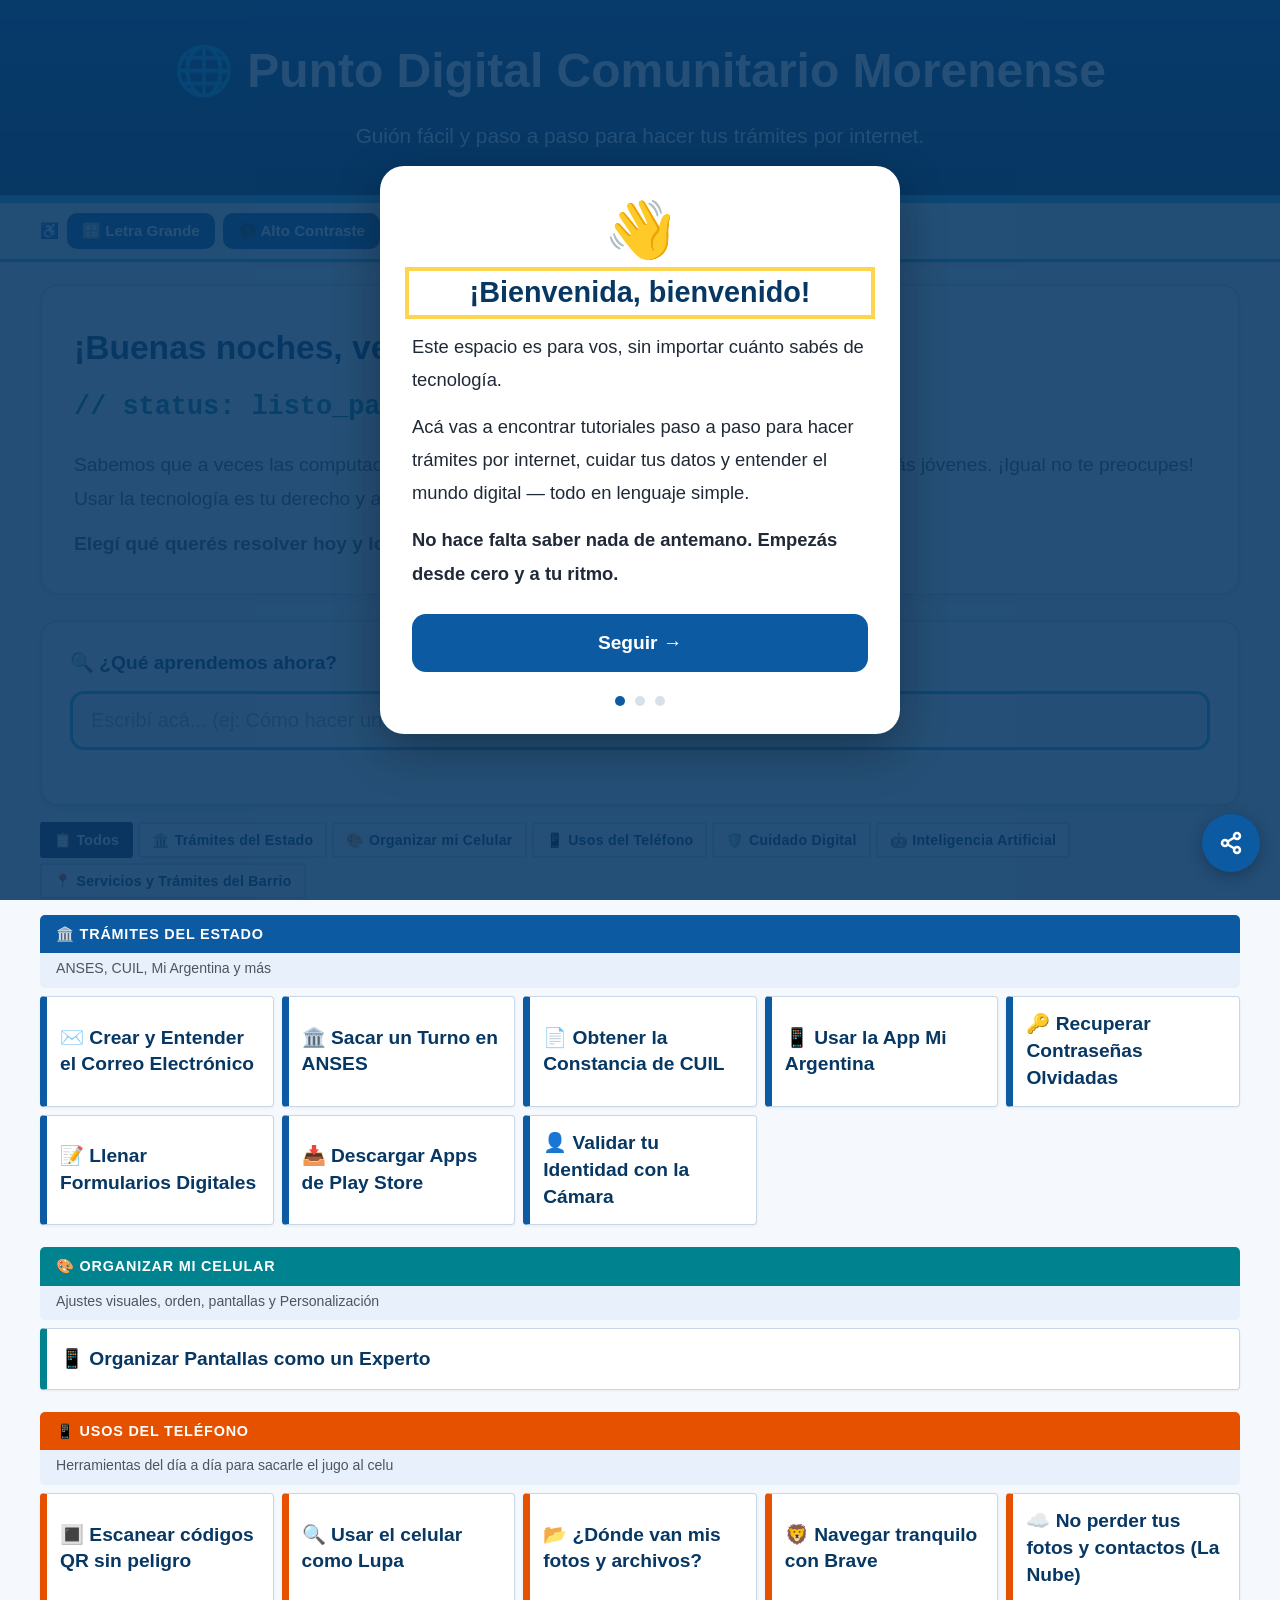
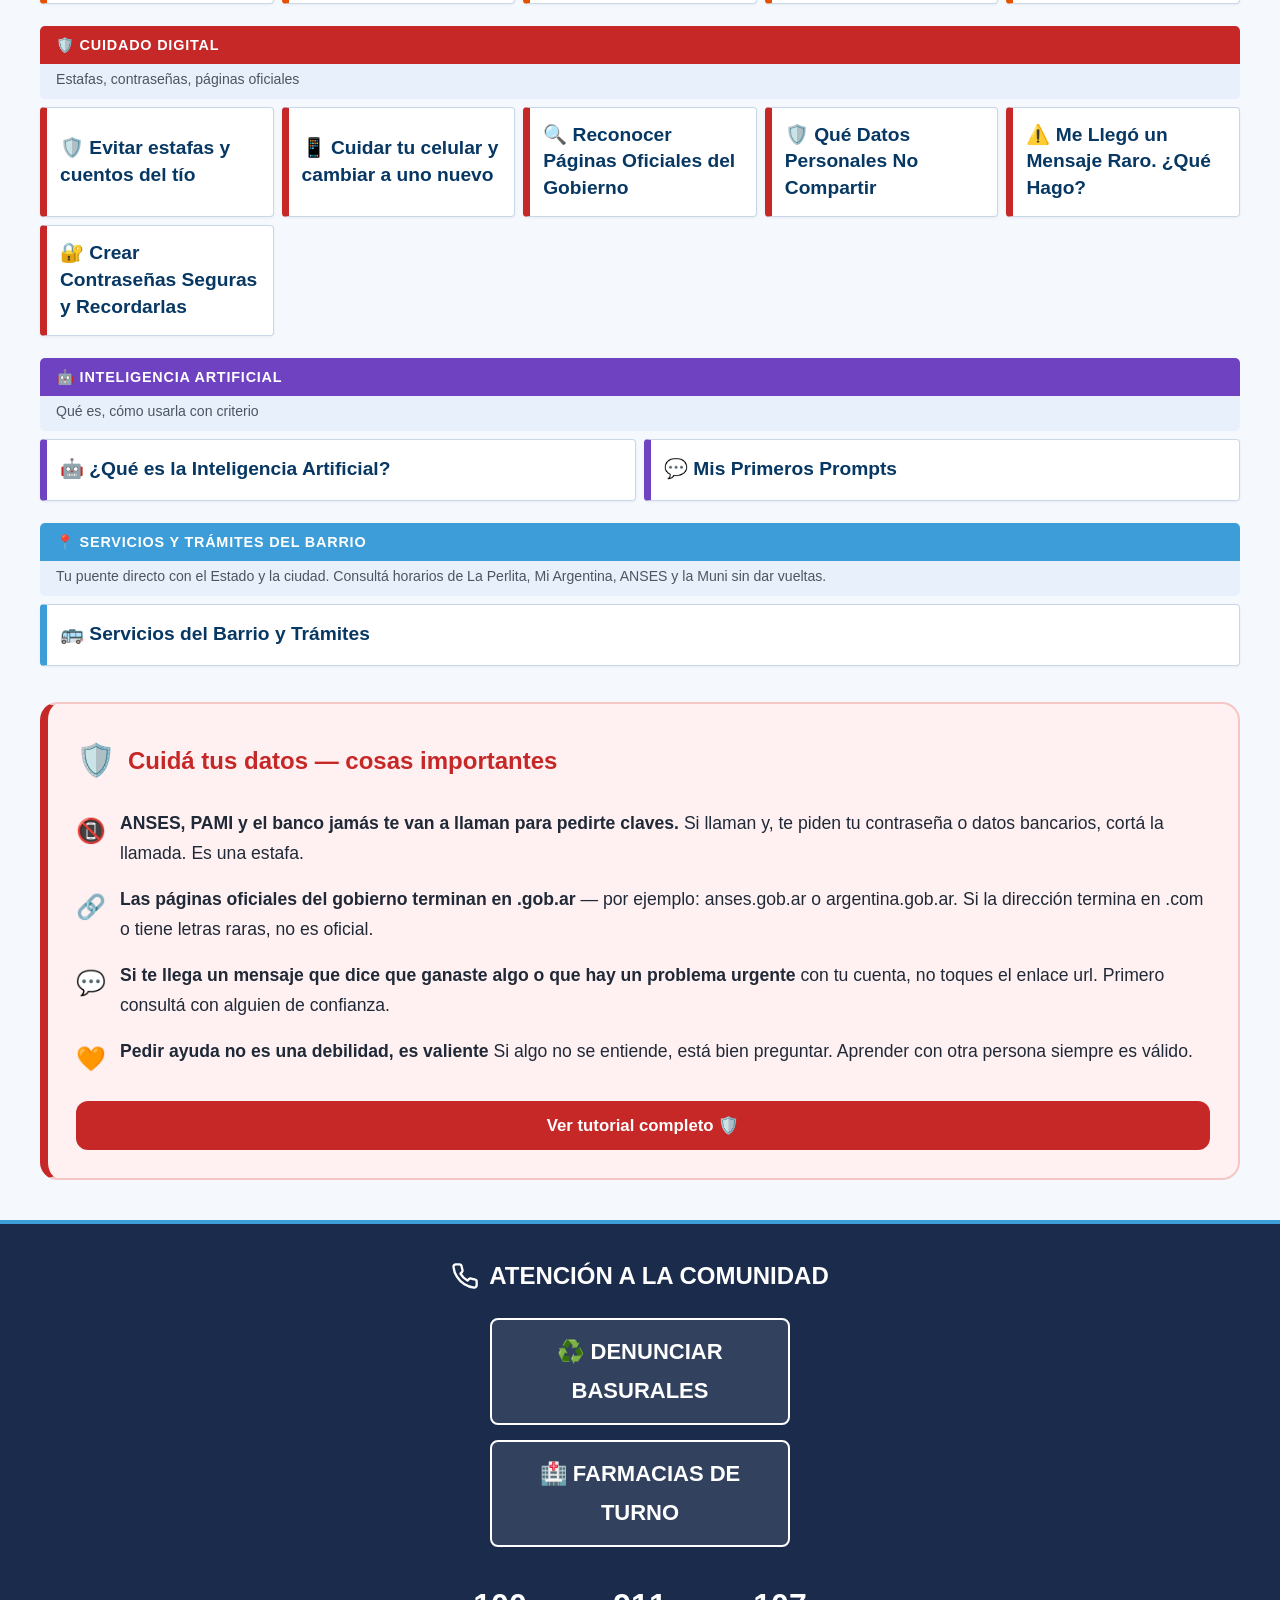
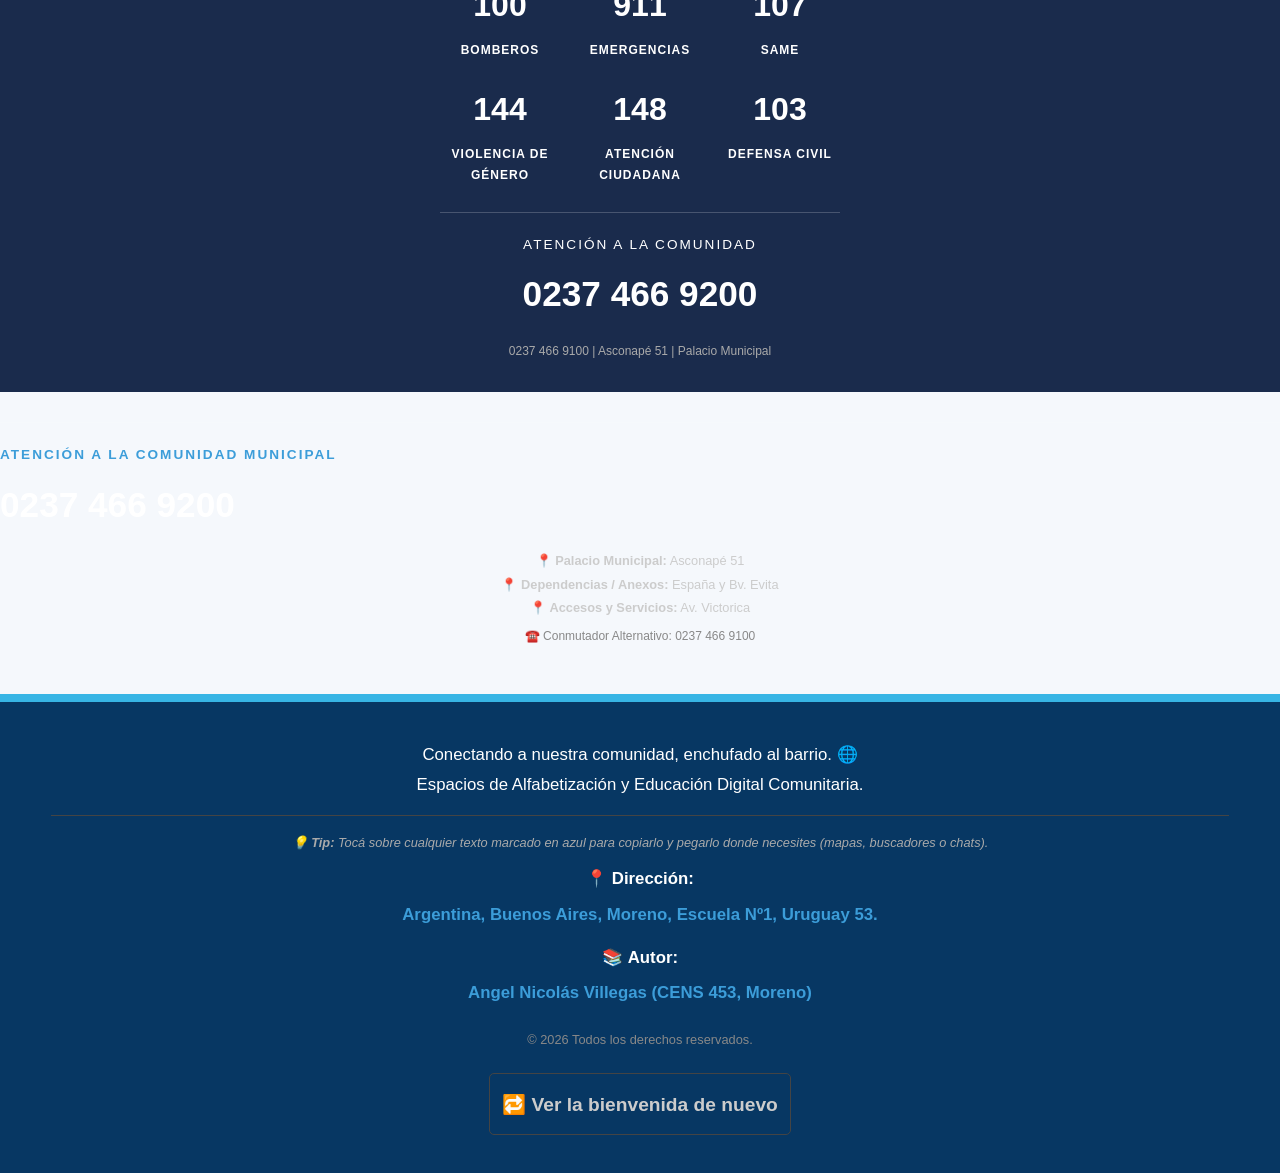
==== index.html @ 781ee8fb "1. css/style.css          → Pegar municipal-estilo.css al final 2. js/ui.js               → Parche 4" ====
<!DOCTYPE html>
<html lang="es-AR">
<head>
    <meta charset="UTF-8">
    <meta name="viewport" content="width=device-width, initial-scale=1.0, maximum-scale=5.0, viewport-fit=cover">
    <meta name="theme-color" content="#0B5AA2">

    <title>Punto Digital Comunitario - Morenense</title>
    <meta name="description" content="Tutoriales paso a paso para trámites digitales, ANSES, cuidado del celular y uso de tecnología para toda la comunidad.">

    <meta property="og:title"       content="Punto Digital Comunitario Morenense">
    <meta property="og:description" content="Aprendé a usar tu celu sin miedo. Trámites, seguridad y tutoriales paso a paso.">
    <meta property="og:image"       content="https://angel-digitalizando.github.io/punto-digital/assets/icons/icon-512.png">
    <meta property="og:url"         content="https://angel-digitalizando.github.io/punto-digital/">
    <meta property="og:locale"      content="es_AR">
    <meta property="og:type"        content="website">

    <link rel="stylesheet" href="css/style.css">

    <link rel="manifest" href="manifest.json">
    <link rel="apple-touch-icon" href="./assets/icons/icon-192.png">
    
    <link rel="icon" type="image/png" sizes="192x192" href="./assets/icons/icon-192.png">
</head>
<body>

    <a href="#contenido-principal" class="skip-link">
        Ir al contenido principal
    </a>

    <header class="header" role="banner">
    <div class="container">
        <button
            id="btn-inicio-header"
            class="header-titulo-btn"
            aria-label="Volver al inicio y ver todos los tutoriales">
            <h1>🌐 Punto Digital Comunitario Morenense</h1>
        </button>
        <p>Guión fácil y paso a paso para hacer tus trámites por internet.</p>
    </div>
</header>

    <main class="container" id="contenido-principal" role="main">

        <section id="introduccion" class="intro" aria-label="Introducción">
            <h2>¡Hola Vecino, Hola Vecina! 👋</h2>
            <p>Sabemos que a veces las computadoras y los celulares
               parecieran que están hechos para los más jóvenes.
               ¡Igual no te preocupes! Usar la tecnología es tu derecho
               y acá te vamos a acompañar y asistir.</p>
            <p style="margin-top:10px;">
                <strong>Elegí qué querés resolver hoy y lo hacemos juntos por pasos:</strong>
            </p>
            </section>

        <section class="seccion-buscador" aria-label="Buscar tutoriales">
            <label for="input-buscador" class="label-buscador">
                🔍 ¿Qué aprendemos ahora?
            </label>
            <input
                type="search"
                id="input-buscador"
                class="input-buscador"
                placeholder="Escribí acá... (ej: Cómo hacer un correo electrónico, turnos en ANSES, contraseña)"
                autocomplete="off"
                aria-label="Buscar entre los tutoriales disponibles"
                spellcheck="false">
            <div id="contador-resultados"
                 class="contador-resultados"
                 aria-live="polite"
                 role="status"></div>
        </section>

        <nav id="menu-tutoriales"
             class="grid-menu"
             aria-label="Menú de tutoriales disponibles">
        </nav>

        <section id="zona-tutorial"
                 class="tutorial-container oculto"
                 aria-label="Tutorial paso a paso">

            <button class="btn-volver"
                    id="btn-volver"
                    aria-label="Volver al menú principal de tutoriales">
                🔙 Volver al Menú Principal
            </button>

            <div id="contenido-dinamico" tabindex="-1"></div>

            <div class="alerta-tranquilidad" role="note">
                💡 <strong>Acordate:</strong> Si algo no sale
                de una, respiro hondo y vuelvo a intentar. No se
                rompe nada del celular tocando la pantalla.
                ¡La práctica hace al maestro!
            </div>
        </section>

        <section class="banner-seguridad" aria-label="Cuidado digital — información importante">
            <div class="banner-seg-header">
                <span class="banner-seg-icono" aria-hidden="true">🛡️</span>
                <h2 class="banner-seg-titulo">Cuidá tus datos — cosas importantes</h2>
            </div>

            <div class="banner-seg-items">

                <div class="banner-seg-item">
                    <span class="banner-seg-emoji" aria-hidden="true">📵</span>
                    <div>
                        <strong>ANSES, PAMI y el banco jamás te van a llaman para pedirte claves.</strong>
                        Si llaman y, te piden tu contraseña o datos bancarios, cortá la llamada.
                        Es una estafa.
                    </div>
                </div>

                <div class="banner-seg-item">
                    <span class="banner-seg-emoji" aria-hidden="true">🔗</span>
                    <div>
                        <strong>Las páginas oficiales del gobierno terminan en .gob.ar</strong>
                        — por ejemplo: anses.gob.ar o argentina.gob.ar.
                        Si la dirección termina en .com o tiene letras raras, no es oficial.
                    </div>
                </div>

                <div class="banner-seg-item">
                    <span class="banner-seg-emoji" aria-hidden="true">💬</span>
                    <div>
                        <strong>Si te llega un mensaje que dice que ganaste algo o que hay un problema urgente</strong>
                        con tu cuenta, no toques el enlace url. Primero consultá con alguien de confianza.
                    </div>
                </div>

                <div class="banner-seg-item">
                    <span class="banner-seg-emoji" aria-hidden="true">🧡</span>
                    <div>
                        <strong>Pedir ayuda no es una debilidad, es valiente</strong>
                        Si algo no se entiende, está bien preguntar.
                        Aprender con otra persona siempre es válido.
                    </div>
                </div>

            </div>

            <button class="banner-seg-btn"
                    onclick="if(window.mostrarTutorial){window.mostrarTutorial('mensajes_raros');}"
                    aria-label="Ver tutorial completo sobre mensajes sospechosos">
                Ver tutorial completo 🛡️
            </button>
        </section>
        
        <section id="seccion-favoritos"
                    class="seccion-favoritos oculto"
                    aria-label="Tus tutoriales guardados">
                <h2 class="favoritos-titulo">⭐ Mis Favoritos</h2>
                <div id="contenedor-favoritos"></div>
        </section>

    </main>

<section id="atencion-comunidad" style="background-color: #1a2b4c; color: white; padding: 30px 15px; text-align: center; border-top: 4px solid #3C9DD9; margin-top: 40px;">
    
    <h2 style="font-size: 1.5rem; margin-bottom: 20px; display: flex; align-items: center; justify-content: center; gap: 10px;">
        <svg width="28" height="28" viewBox="0 0 24 24" fill="none" stroke="currentColor" stroke-width="2" stroke-linecap="round" stroke-linejoin="round"><path d="M22 16.92v3a2 2 0 0 1-2.18 2 19.79 19.79 0 0 1-8.63-3.07 19.5 19.5 0 0 1-6-6 19.79 19.79 0 0 1-3.07-8.67A2 2 0 0 1 4.11 2h3a2 2 0 0 1 2 1.72 12.84 12.84 0 0 0 .7 2.81 2 2 0 0 1-.45 2.11L8.09 9.91a16 16 0 0 0 6 6l1.27-1.27a2 2 0 0 1 2.11-.45 12.84 12.84 0 0 0 2.81.7A2 2 0 0 1 22 16.92z"></path></svg>
        ATENCIÓN A LA COMUNIDAD
    </h2>

    <div style="display: flex; flex-direction: column; gap: 15px; max-width: 300px; margin: 0 auto 30px auto;">
        
        <a href="https://moreno.gob.ar/atencion-ciudadano-reclamos-web-basurales.php" target="_blank" rel="noopener noreferrer" style="background: rgba(255,255,255,0.1); border: 2px solid white; color: white; padding: 12px; border-radius: 8px; text-decoration: none; font-weight: bold; display: flex; align-items: center; justify-content: center; gap: 10px;">
            ♻️ DENUNCIAR BASURALES
        </a>
        
        <a href="https://farmap.com.ar/moreno" target="_blank" rel="noopener noreferrer" style="background: rgba(255,255,255,0.1); border: 2px solid white; color: white; padding: 12px; border-radius: 8px; text-decoration: none; font-weight: bold; display: flex; align-items: center; justify-content: center; gap: 10px;">
            🏥 FARMACIAS DE TURNO
        </a>
        
    </div>

    <div style="display: grid; grid-template-columns: repeat(3, 1fr); gap: 20px; max-width: 400px; margin: 0 auto; padding-bottom: 25px; border-bottom: 1px solid rgba(255,255,255,0.2);">
        
        <a href="tel:100" style="color: white; text-decoration: none;">
            <div style="font-size: 2rem; font-weight: 900;">100</div>
            <div style="font-size: 0.75rem; letter-spacing: 1px; margin-top: 5px;">BOMBEROS</div>
        </a>
        
        <a href="tel:911" style="color: white; text-decoration: none;">
            <div style="font-size: 2rem; font-weight: 900;">911</div>
            <div style="font-size: 0.75rem; letter-spacing: 1px; margin-top: 5px;">EMERGENCIAS</div>
        </a>
        
        <a href="tel:107" style="color: white; text-decoration: none;">
            <div style="font-size: 2rem; font-weight: 900;">107</div>
            <div style="font-size: 0.75rem; letter-spacing: 1px; margin-top: 5px;">SAME</div>
        </a>
        
        <a href="tel:144" style="color: white; text-decoration: none;">
            <div style="font-size: 2rem; font-weight: 900;">144</div>
            <div style="font-size: 0.75rem; letter-spacing: 1px; margin-top: 5px;">VIOLENCIA DE GÉNERO</div>
        </a>
        
        <a href="tel:148" style="color: white; text-decoration: none;">
            <div style="font-size: 2rem; font-weight: 900;">148</div>
            <div style="font-size: 0.75rem; letter-spacing: 1px; margin-top: 5px;">ATENCIÓN CIUDADANA</div>
        </a>
        
        <a href="tel:103" style="color: white; text-decoration: none;">
            <div style="font-size: 2rem; font-weight: 900;">103</div>
            <div style="font-size: 0.75rem; letter-spacing: 1px; margin-top: 5px;">DEFENSA CIVIL</div>
        </a>
    </div>

    <div style="margin-top: 20px;">
        <p style="font-size: 0.85rem; letter-spacing: 2px; margin-bottom: 5px;">ATENCIÓN A LA COMUNIDAD</p>
        <a href="tel:02374669200" style="font-size: 2.2rem; font-weight: bold; color: white; text-decoration: none; display: block; margin-bottom: 15px;">
            0237 466 9200
        </a>
        <p style="font-size: 0.75rem; color: #aaa;">0237 466 9100 | Asconapé 51 | Palacio Municipal</p>
    </div>

</section>

<div style="margin-top: 30px; padding-top: 20px; border-top: 1px solid rgba(255,255,255,0.1);">
        <p style="font-size: 0.85rem; letter-spacing: 2px; margin-bottom: 5px; color: #3C9DD9; font-weight: bold;">
            ATENCIÓN A LA COMUNIDAD MUNICIPAL
        </p>
        
        <a href="tel:02374669200" style="font-size: 2.2rem; font-weight: bold; color: white; text-decoration: none; display: block; margin-bottom: 15px;">
            0237 466 9200
        </a>

        <div style="font-size: 0.8rem; color: #ccc; line-height: 1.6; max-width: 350px; margin: 0 auto; text-align: center;">
            <p style="margin: 3px 0;">
                📍 <strong>Palacio Municipal:</strong> Asconapé 51
            </p>
            <p style="margin: 3px 0;">
                📍 <strong>Dependencias / Anexos:</strong> España y Bv. Evita
            </p>
            <p style="margin: 3px 0;">
                📍 <strong>Accesos y Servicios:</strong> Av. Victorica
            </p>
            <p style="margin: 8px 0 0 0; font-size: 0.75rem; color: #888;">
                ☎️ Conmutador Alternativo: 0237 466 9100
            </p>
        </div>
    </div>

    <footer class="footer" id="pie-pagina" role="contentinfo">
    <div class="container">
        <p>Conectando a nuestra comunidad, enchufado al barrio. 🌐<br>
           Espacios de Alfabetización y Educación Digital Comunitaria.</p>

        <div style="margin-top:15px; border-top:1px solid #444; padding-top:15px; font-size:0.9rem;">
            
            <p style="font-size: 0.8rem; color: #aaa; margin-bottom: 10px; font-style: italic;">
                💡 <strong>Tip:</strong> Tocá sobre cualquier texto marcado en azul para copiarlo y pegarlo donde necesites (mapas, buscadores o chats).
            </p>

            <p style="margin:8px 0;">
                📍 <strong>Dirección:</strong><br>
                <span id="texto-direccion"
                      style="cursor:pointer; color:#3C9DD9; font-weight:bold; display:block; padding:5px 0;"
                      title="Tocá para copiar"
                      aria-label="Argentina, Buenos Aires, Moreno, Escuela Nº1, Uruguay 53.">
                    Argentina, Buenos Aires, Moreno, Escuela Nº1, Uruguay 53.
                </span>
            </p>

            <p style="margin:8px 0;">
                📚 <strong>Autor:</strong><br>
                <span id="texto-autor"
                      style="cursor:pointer; color:#3C9DD9; font-weight:bold; display:block; padding:5px 0;"
                      title="Tocá para copiar el nombre del autor">
                    Angel Nicolás Villegas (CENS 453, Moreno)
                </span>
            </p>

            <p style="margin-top:15px; font-size:0.8rem; color:#888;">
                © <span id="anio-actual"></span> Todos los derechos reservados.
            </p>
        </div>

        <div style="margin-top:12px;">
            <button
                onclick="if(window.PD_Onboarding){window.PD_Onboarding.resetear();window.PD_Onboarding.mostrar();}"
                style="background:none; border:1px solid #444; border-radius:5px; color:#ccc; cursor:pointer;
                       font-size:0.85rem; padding:8px 12px; margin-top:10px;"
                aria-label="Ver nuevamente la bienvenida de la aplicación">
                🔁 Ver la bienvenida de nuevo
            </button>
        </div>
    </div>
    </footer>

<script src="js/storage.js"></script>
<script src="js/tutoriales.js"></script>
<script src="js/ui.js"></script>
<script src="js/components/toast.js"></script>

<script src="js/components/progressBar.js"></script>
<script src="js/components/tutorialCard.js"></script>
<script src="js/voice/speech.js"></script>

<script src="js/accesibilidad.js"></script>
<script src="js/script.js"></script>
<script src="js/onboarding.js"></script>
<script src="js/deeplink.js"></script>

<script src="js/pwa.js"></script>
  
    <button
        id="btn-compartir-flotante"
        class="btn-compartir-flotante"
        aria-label="Compartir esta aplicación">
    <svg width="24" height="24" viewBox="0 0 24 24"
        fill="none" stroke="currentColor"
        stroke-width="2.5" stroke-linecap="round"
        stroke-linejoin="round" aria-hidden="true">
    <circle cx="18" cy="5" r="3"></circle>
    <circle cx="6" cy="12" r="3"></circle>
    <circle cx="18" cy="19" r="3"></circle>
    <line x1="8.59" y1="13.51" x2="15.42" y2="17.49"></line>
    <line x1="15.41" y1="6.51" x2="8.59" y2="10.49"></line>
    </svg>
    </button>

<!-- Movemos el bottom a 80px para que no se solape con el botón azul -->
    <button id="btn-volver-arriba" 
        style="position:fixed; bottom:80px; right:20px; display:none; 
        background:#3C9DD9; color:white; border:none; border-radius:50%; 
        width:50px; height:50px; cursor:pointer; box-shadow:0 4px 6px rgba(0,0,0,0.3);
        z-index:9999; font-size:20px;"
        aria-label="Volver arriba">
    ↑
    </button>

</body>
</html>
---- css/style.css ----
/* =========================================================
   PUNTO DIGITAL COMUNITARIO MORENENSE — v2
   Institucional Argentina · Accesibilidad extrema · 2026
========================================================= */

:root {
    --azul-arg:    #0B5AA2;
    --azul-oscuro: #073763;
    --celeste-arg: #37B5E5;
    --fondo:       #F5F8FC;
    --blanco:      #FFFFFF;
    --texto:       #1F2937;
    --texto-suave: #4B5563;
    --gris-borde:  #D7E1EA;
    --verde:       #198754;
    --amarillo:    #FFF3CD;
    --amarillo-txt:#664D03;
    --rojo:        #C62828;
    --shadow:      0 3px 10px rgba(0,0,0,.07);
    --radius:      18px;
    --espacio:     clamp(16px, 3vw, 32px);
}

/* ── Reset ─────────────────────────────────────────────── */
*, *::before, *::after { margin:0; padding:0; box-sizing:border-box; }
html { scroll-behavior:smooth; }
body {
    background: var(--fondo);
    color: var(--texto);
    font-family: Arial, Helvetica, sans-serif;
    line-height: 1.8;
    font-size: 22px;
    min-height: 100vh;
    -webkit-text-size-adjust: 100%;
}

/* ── Skip Link ─────────────────────────────────────────── */
.skip-link {
    position:absolute; top:-100px; left:10px;
    background:var(--azul-arg); color:white;
    padding:10px 18px; border-radius:8px;
    font-weight:bold; z-index:9999; transition:top .2s;
}
.skip-link:focus { top:10px; }

/* ── Contenedor ────────────────────────────────────────── */
.container { width:95%; max-width:1200px; margin:auto; }

/* ── Header ────────────────────────────────────────────── */
.header {
    background: linear-gradient(180deg, var(--azul-arg), var(--azul-oscuro));
    color:white; padding:40px 20px;
    border-bottom:8px solid var(--celeste-arg);
    box-shadow: var(--shadow);
}
.header h1 { font-size:3rem; text-align:center; line-height:1.3; margin-bottom:15px; font-weight:700; }
.header p  { text-align:center; font-size:1.3rem; opacity:.98; }

/* ── Barra Accesibilidad ───────────────────────────────── */
#barra-accesibilidad {
    background:#e8f0f8; border-bottom:3px solid var(--celeste-arg);
    padding:10px 0; position:sticky; top:0; z-index:100;
    box-shadow:0 2px 6px rgba(0,0,0,.07);
}
.barra-acc-inner { display:flex; align-items:center; flex-wrap:wrap; gap:8px; }
.barra-acc-label { font-weight:bold; color:var(--azul-oscuro); font-size:.95rem; }
.btn-acc {
    background:var(--azul-arg); color:white; border:none;
    padding:9px 15px; border-radius:10px;
    font-size:.95rem !important; font-weight:bold;
    cursor:pointer; min-height:auto !important;
    transition:background .15s;
}
.btn-acc:hover  { background:var(--azul-oscuro); }
.btn-acc:focus  { outline:4px solid #FFD54F; outline-offset:2px; }
.btn-acc[aria-pressed="true"] { background:#28a745; }
.btn-ultra { background:#6f42c1 !important; }
.btn-ultra:hover { background:#4e2d8a !important; }
.btn-ultra[aria-pressed="true"] { background:#3d2270 !important; }

/* ── Indicador Offline ─────────────────────────────────── */
#indicador-conexion {
    display:none; background:var(--rojo); color:white;
    text-align:center; padding:12px 20px;
    font-weight:bold; font-size:1.1rem;
    position:sticky; top:52px; z-index:99;
    border-bottom:3px solid #8B0000;
}

/* ── Toast sistema ─────────────────────────────────────── */
#toast-contenedor {
    position:fixed; bottom:24px; right:16px;
    display:flex; flex-direction:column; gap:8px;
    z-index:1002; max-width:min(340px, 92vw);
}
.toast {
    padding:13px 18px; border-radius:10px;
    font-size:1.1rem; font-weight:bold;
    box-shadow:0 4px 12px rgba(0,0,0,.18);
    opacity:0; transform:translateY(10px);
    transition:opacity .3s, transform .3s;
}
.toast-visible   { opacity:1; transform:translateY(0); }
.toast-exito     { background:#28a745; color:white; }
.toast-info      { background:var(--azul-arg); color:white; }
.toast-aviso     { background:#e67e22; color:white; }

/* ── Panel de Voz ──────────────────────────────────────── */
#panel-voz {
    position:fixed; bottom:0; left:0; right:0;
    background:var(--azul-oscuro); color:white;
    padding:14px 16px; z-index:200;
    border-top:4px solid var(--celeste-arg);
    box-shadow:0 -4px 14px rgba(0,0,0,.2);
}
.panel-voz-inner   { max-width:900px; margin:auto; }
.panel-voz-titulo  { display:block; font-size:1.1rem; font-weight:bold; margin-bottom:10px; }
.panel-voz-controles { display:flex; flex-wrap:wrap; gap:8px; margin-bottom:10px; }
.btn-voz-ctrl {
    background:rgba(255,255,255,.15); color:white; border:2px solid rgba(255,255,255,.3);
    padding:9px 14px; border-radius:8px;
    font-size:1rem !important; font-weight:bold;
    cursor:pointer; min-height:auto !important;
    transition:background .15s;
}
.btn-voz-ctrl:hover    { background:rgba(255,255,255,.3); }
.btn-voz-ctrl:focus    { outline:3px solid #FFD54F; }
.btn-voz-detener       { background:rgba(198,40,40,.5) !important; }
.panel-voz-velocidad   { display:flex; align-items:center; gap:10px; font-size:1rem; }
.panel-voz-velocidad input[type=range] { flex:1; cursor:pointer; }
#valor-velocidad { min-width:2.5em; text-align:right; font-weight:bold; }

/* Resaltado paso leído */
.paso-leyendo {
    border-left-color: var(--celeste-arg) !important;
    background: #EAF6FD !important;
    box-shadow: 0 0 0 3px var(--celeste-arg);
    transition: background .3s, box-shadow .3s;
}

/* ── Buscador ──────────────────────────────────────────── */
.seccion-buscador {
    margin:25px 0 0; background:white;
    border-radius:var(--radius); padding:24px 28px;
    box-shadow:var(--shadow); border:2px solid var(--gris-borde);
}
.label-buscador { display:block; font-size:1.2rem; font-weight:bold; color:var(--azul-oscuro); margin-bottom:10px; }
.input-buscador {
    width:100%; padding:15px 18px; font-size:1.25rem;
    border:3px solid var(--celeste-arg); border-radius:14px;
    outline:none; color:var(--texto); background:#F9FBFD;
    transition:border-color .2s, box-shadow .2s;
    -webkit-appearance:none;
}
.input-buscador:focus {
    border-color:var(--azul-arg);
    box-shadow:0 0 0 4px rgba(11,90,162,.12);
}
.input-buscador::placeholder { color:#9CA3AF; }
.contador-resultados { margin-top:8px; font-size:1rem; color:var(--texto-suave); min-height:1.4em; }

/* ── Intro ─────────────────────────────────────────────── */
.intro {
    background:white; margin-top:22px; padding:32px;
    border-radius:var(--radius); box-shadow:var(--shadow);
    border:2px solid var(--gris-borde);
}
.intro h2 { color:var(--azul-oscuro); font-size:2.1rem; margin-bottom:16px; }
.intro p   { font-size:1.2rem; color:var(--texto-suave); }

/* Tutorial reciente */
.reciente-wrap { margin-top:18px; padding-top:16px; border-top:2px dashed var(--gris-borde); }
.reciente-label { font-size:1rem; color:var(--texto-suave); margin-bottom:8px; }
.btn-reciente-item {
    background:white; border:2px solid var(--azul-arg);
    color:var(--azul-arg); padding:12px 18px;
    border-radius:12px; font-size:1.1rem !important;
    font-weight:bold; cursor:pointer; min-height:auto !important;
    transition:background .15s;
}
.btn-reciente-item:hover { background:#EBF4FF; }

/* ── Favoritos ─────────────────────────────────────────── */
.seccion-favoritos {
    background:#FFFBF0; border:2px solid #FFD54F;
    border-radius:var(--radius); padding:24px 28px;
    margin-top:25px; box-shadow:var(--shadow);
}
.favoritos-titulo { color:#7B5800; font-size:1.6rem; margin-bottom:14px; }
.favoritos-grid { display:flex; flex-wrap:wrap; gap:12px; }
.btn-favorito-item {
    background:white; border:2px solid #FFD54F;
    padding:12px 18px; border-radius:12px;
    font-size:1.1rem !important; font-weight:bold;
    color:var(--texto); cursor:pointer; min-height:auto !important;
    transition:background .15s;
}
.btn-favorito-item:hover { background:#FFFBEA; }

/* ── Progreso Global ───────────────────────────────────── */
.seccion-progreso {
    background:white; border:2px solid var(--gris-borde);
    border-radius:var(--radius); padding:24px 28px;
    margin-top:25px; box-shadow:var(--shadow);
}
.progreso-titulo   { color:var(--azul-oscuro); font-size:1.6rem; margin-bottom:14px; }
.progreso-global-wrap { display:flex; flex-direction:column; gap:8px; }
.progreso-global-barra-bg {
    background:#DDE8F2; border-radius:20px; height:20px; overflow:hidden;
}
.progreso-global-fill {
    height:100%;
    background:linear-gradient(90deg, var(--azul-arg), var(--celeste-arg));
    border-radius:20px; transition:width .6s ease; min-width:6px;
}
.progreso-texto { font-size:1.1rem; color:var(--texto-suave); }
.badges-contenedor { display:flex; flex-wrap:wrap; gap:10px; margin-top:14px; }
.badge {
    background:#EEF7E0; color:#2D6A4F;
    border:2px solid #74C69D; border-radius:20px;
    padding:6px 14px; font-size:1rem; font-weight:bold;
}

/* ── Menú Principal ────────────────────────────────────── */
.grid-menu {
    display:grid;
    grid-template-columns:repeat(auto-fit, minmax(290px, 1fr));
    gap:22px; margin-top:28px; margin-bottom:35px;
}
.btn-menu {
    background:white; border:3px solid var(--celeste-arg);
    border-radius:22px; padding:26px;
    cursor:pointer; text-align:left;
    box-shadow:var(--shadow);
    font-size:1.25rem; font-weight:bold;
    color:var(--azul-oscuro); line-height:1.4;
    transition:transform .15s, border-color .15s, background .15s;
    position:relative;
}
.btn-menu:hover { transform:translateY(-3px); border-color:var(--azul-arg); background:#F0F8FF; }
.btn-menu:focus { outline:5px solid #FFD54F; outline-offset:2px; }
.btn-badge { font-size:.9rem; margin-left:6px; }

/* ── Acciones del Tutorial ─────────────────────────────── */
.acciones-tutorial {
    display:flex; flex-wrap:wrap; gap:10px;
    margin:14px 0; padding:16px 0;
    border-bottom:2px solid var(--gris-borde);
}
.btn-accion {
    background:white; border:2px solid var(--gris-borde);
    color:var(--texto); padding:10px 16px;
    border-radius:10px; font-size:1rem !important;
    font-weight:bold; cursor:pointer; min-height:auto !important;
    transition:background .15s, border-color .15s;
}
.btn-accion:hover { background:#F3F4F6; border-color:var(--azul-arg); }
.btn-accion:focus { outline:4px solid #FFD54F; }
.btn-accion.activo {
    background:#EBF8EF; border-color:var(--verde); color:var(--verde);
}

/* ── Tutorial Container ────────────────────────────────── */
.tutorial-container {
    background:white; border-radius:22px; padding:32px;
    box-shadow:var(--shadow); margin-bottom:35px;
    border:2px solid var(--gris-borde);
}
.oculto { display:none !important; }

/* ── Botón Volver ──────────────────────────────────────── */
.btn-volver {
    background:var(--azul-arg); color:white; border:none;
    padding:16px 26px; border-radius:14px;
    font-size:1.2rem; font-weight:bold; cursor:pointer;
    margin-bottom:26px; width:100%; max-width:340px;
    transition:background .15s;
}
.btn-volver:hover { background:var(--azul-oscuro); }
.btn-volver:focus { outline:5px solid #FFD54F; }

/* ── Barra de Progreso de Pasos ────────────────────────── */
#indicador-progreso { margin:10px 0 18px; }
.texto-progreso { display:block; font-size:1.1rem; font-weight:bold; color:var(--azul-oscuro); margin-bottom:7px; }
.barra-progreso-wrap  { background:#DDE8F2; border-radius:20px; height:14px; overflow:hidden; }
.barra-progreso-fill  { height:100%; background:linear-gradient(90deg, var(--azul-arg), var(--celeste-arg)); border-radius:20px; transition:width .4s ease; min-width:6px; }

/* ── Pasos ─────────────────────────────────────────────── */
.paso-tutorial {
    background:#FAFCFE; border:2px solid #DDE8F2;
    border-left:10px solid var(--celeste-arg);
    border-radius:18px; padding:26px; margin-bottom:22px;
}
.paso-tutorial h3 { color:var(--azul-oscuro); font-size:1.7rem; margin-bottom:13px; }
.paso-tutorial p  { font-size:1.2rem; line-height:1.9; }

/* ── Botones paso ──────────────────────────────────────── */
.btn-paso {
    background:var(--azul-arg); color:white; border:none;
    padding:11px 16px; border-radius:9px; cursor:pointer;
    font-size:1rem !important; font-weight:bold;
    min-height:auto !important; margin-top:7px;
    transition:background .15s;
}
.btn-paso:hover { background:var(--azul-oscuro); }
.btn-paso:focus { outline:4px solid #FFD54F; }

/* ── Regla global botones ─────────────────────────────── */
button { font-size:1.2rem !important; min-height:62px; font-weight:bold; }

/* ── Alertas ───────────────────────────────────────────── */
.alerta-tranquilidad {
    background:var(--amarillo); color:var(--amarillo-txt);
    border-left:8px solid #FFCA2C; padding:22px;
    border-radius:16px; margin-top:22px; font-size:1.15rem;
}
.consejos {
    background:#FFF1F1; border-left:8px solid var(--rojo);
    padding:28px; border-radius:18px; margin-top:36px;
}
.consejos h2 { color:var(--rojo); font-size:1.9rem; margin-bottom:13px; }
.consejos ul  { padding-left:20px; }
.consejos li  { margin-bottom:10px; font-size:1.1rem; }

/* ── Links ─────────────────────────────────────────────── */
a { color:var(--azul-arg); font-weight:bold; text-decoration:none; }
a:hover { text-decoration:underline; }

/* ── Footer ────────────────────────────────────────────── */
.footer {
    background:var(--azul-oscuro); color:white;
    text-align:center; padding:38px 20px;
    margin-top:48px; border-top:8px solid var(--celeste-arg);
}
.footer p { font-size:1.05rem; }

/* ── Animaciones ───────────────────────────────────────── */
.tutorial-container, .btn-menu, .intro, .seccion-buscador,
.seccion-favoritos, .seccion-progreso {
    animation: fadeIn .3s ease;
}
@keyframes fadeIn {
    from { opacity:0; transform:translateY(8px); }
    to   { opacity:1; transform:translateY(0); }
}

/* ── Modos accesibles ──────────────────────────────────── */

/* Lectura Grande */
html.modo-lectura-grande body { font-size:27px !important; }
html.modo-lectura-grande .paso-tutorial p,
html.modo-lectura-grande .intro p { font-size:1.35rem !important; line-height:2 !important; }
html.modo-lectura-grande .btn-menu { font-size:1.5rem !important; padding:32px !important; }
html.modo-lectura-grande button    { font-size:1.35rem !important; min-height:70px !important; }
html.modo-lectura-grande .input-buscador { font-size:1.4rem; padding:18px; }

/* Alto Contraste */
html.modo-alto-contraste body { background:#111 !important; color:#fff !important; }
html.modo-alto-contraste .header { background:#000 !important; border-bottom-color:#FFD700 !important; }
html.modo-alto-contraste .btn-menu,
html.modo-alto-contraste .intro,
html.modo-alto-contraste .tutorial-container,
html.modo-alto-contraste .paso-tutorial,
html.modo-alto-contraste .seccion-buscador,
html.modo-alto-contraste .seccion-favoritos,
html.modo-alto-contraste .seccion-progreso { background:#111 !important; color:#fff !important; border-color:#FFD700 !important; }
html.modo-alto-contraste .paso-tutorial h3,
html.modo-alto-contraste .intro h2  { color:#FFD700 !important; }
html.modo-alto-contraste .input-buscador { background:#000 !important; color:#fff !important; border-color:#FFD700 !important; }
html.modo-alto-contraste a { color:#FFD700 !important; }
html.modo-alto-contraste #barra-accesibilidad { background:#000 !important; border-color:#FFD700 !important; }

/* Modo Ultra */
html.modo-ultra body { font-size:28px !important; letter-spacing:.01em; }
html.modo-ultra .paso-tutorial { padding:32px !important; margin-bottom:28px !important; }
html.modo-ultra .paso-tutorial p { font-size:1.45rem !important; line-height:2.1 !important; }
html.modo-ultra .btn-menu { padding:36px !important; font-size:1.6rem !important; min-height:110px !important; }
html.modo-ultra button { min-height:76px !important; font-size:1.4rem !important; }
html.modo-ultra .barra-progreso-wrap { height:24px !important; }
html.modo-ultra * { transition:none !important; animation:none !important; }

/* Reduced motion */
html.reduced-motion *, html.reduced-motion *::before, html.reduced-motion *::after {
    animation-duration:1ms !important;
    transition-duration:1ms !important;
}
@media (prefers-reduced-motion: reduce) {
    *, *::before, *::after { animation-duration:1ms !important; transition-duration:1ms !important; }
}

/* ── Focus visible ──────────────────────────────────────── */
:focus-visible { outline:4px solid #FFD54F; outline-offset:3px; }

/* ── Tablet ─────────────────────────────────────────────── */
@media (max-width:900px) {
    body { font-size:21px; }
    .header h1 { font-size:2.4rem; }
}

/* ── Celulares ──────────────────────────────────────────── */
@media (max-width:600px) {
    body { font-size:23px; }
    .container { width:96%; }
    .header { padding:28px 14px; }
    .header h1 { font-size:2.1rem; line-height:1.4; }
    .header p  { font-size:1.2rem; }
    .intro, .tutorial-container, .seccion-buscador,
    .seccion-favoritos, .seccion-progreso { padding:20px; }
    .intro h2 { font-size:1.9rem; }
    .barra-acc-inner { gap:6px; }
    .btn-acc  { font-size:.88rem !important; padding:8px 11px; }
    .btn-menu { padding:22px 16px; font-size:1.2rem !important; }
    .paso-tutorial { padding:20px; }
    .paso-tutorial h3 { font-size:1.6rem; }
    .paso-tutorial p  { font-size:1.25rem; }
    button  { width:100%; font-size:1.25rem !important; padding:17px !important; }
    .btn-volver { max-width:100%; }
    .btn-acc, .btn-accion, .btn-paso, .btn-voz-ctrl { width:auto; }
    .panel-voz-controles { gap:6px; }
    .btn-voz-ctrl { font-size:.9rem !important; padding:8px 10px; }
}

/* =========================================================
   ESTILOS FASE 2 — Categorías, Onboarding, Deeplink, Notas
   Punto Digital Comunitario Morenense
   Agregados sobre el sistema existente — sin romper nada.
========================================================= */

/* ── Tabs de categoría ─────────────────────────────────── */
#tabs-categorias {
    display: flex;
    flex-wrap: wrap;
    gap: 8px;
    margin: 22px 0 0;
    padding: 0;
}

.tab-categoria {
    background: white;
    border: 2px solid var(--gris-borde);
    color: var(--texto-suave);
    padding: 10px 16px;
    border-radius: 30px;
    font-size: 1rem !important;
    font-weight: bold;
    cursor: pointer;
    min-height: auto !important;
    transition: border-color .15s, background .15s, color .15s;
    white-space: nowrap;
}

.tab-categoria:hover {
    border-color: var(--azul-arg);
    color: var(--azul-arg);
    background: #EBF4FF;
}

.tab-categoria.tab-activo {
    background: var(--azul-arg);
    border-color: var(--azul-arg);
    color: white;
}

.tab-categoria:focus {
    outline: 4px solid #FFD54F;
    outline-offset: 2px;
}

/* ── Encabezados y grids de categoría ──────────────────── */
.categoria-encabezado {
    margin: 30px 0 10px;
    padding-bottom: 10px;
}

.categoria-titulo {
    font-size: 1.4rem;
    font-weight: bold;
    color: var(--azul-oscuro);
    border-left: 6px solid var(--azul-arg); /* color se sobreescribe por JS */
    padding-left: 14px;
    margin-bottom: 4px;
}

.categoria-desc {
    font-size: 1rem;
    color: var(--texto-suave);
    padding-left: 20px;
    margin: 0;
}

.categoria-grid {
    display: grid;
    grid-template-columns: repeat(auto-fit, minmax(280px, 1fr));
    gap: 18px;
    margin-bottom: 10px;
}

/* ── Nota de cierre del tutorial ───────────────────────── */
.nota-tutorial {
    background: var(--amarillo);
    color: var(--amarillo-txt);
    border-left: 6px solid #FFCA2C;
    border-radius: 14px;
    padding: 18px 22px;
    margin: 20px 0;
    font-size: 1.1rem;
    line-height: 1.7;
}

/* ── Onboarding overlay ────────────────────────────────── */
#overlay-onboarding {
    position: fixed;
    inset: 0; /* top:0 right:0 bottom:0 left:0 */
    background: rgba(7, 55, 99, 0.88);
    z-index: 500;
    display: flex;
    align-items: center;
    justify-content: center;
    padding: 20px;
    opacity: 0;
    transition: opacity .3s ease;
}

#overlay-onboarding.onb-visible {
    opacity: 1;
}

#overlay-onboarding.onb-saliendo {
    opacity: 0;
}

.onb-panel {
    background: white;
    border-radius: 24px;
    padding: 36px 32px 28px;
    max-width: 520px;
    width: 100%;
    box-shadow: 0 16px 48px rgba(0, 0, 0, .3);
    position: relative;
    max-height: 90vh;
    overflow-y: auto;
}

.onb-paso { /* cada "pantalla" del onboarding */ }

.onb-icono {
    font-size: 3.5rem;
    text-align: center;
    display: block;
    margin-bottom: 16px;
    line-height: 1;
}

.onb-titulo {
    color: var(--azul-oscuro);
    font-size: 1.8rem;
    text-align: center;
    margin-bottom: 18px;
    line-height: 1.3;
}

.onb-texto {
    font-size: 1.15rem;
    color: var(--texto);
    line-height: 1.8;
    margin-bottom: 14px;
}

.onb-btn-siguiente,
.onb-btn-empezar {
    display: block;
    width: 100%;
    background: var(--azul-arg);
    color: white;
    border: none;
    border-radius: 14px;
    padding: 18px;
    font-size: 1.2rem !important;
    font-weight: bold;
    cursor: pointer;
    margin-top: 24px;
    min-height: auto !important;
    transition: background .15s;
}

.onb-btn-siguiente:hover,
.onb-btn-empezar:hover {
    background: var(--azul-oscuro);
}

.onb-btn-empezar {
    background: var(--verde);
}

.onb-btn-empezar:hover {
    background: #146c43;
}

/* Opciones de categoría en paso 2 */
.onb-opciones {
    display: flex;
    flex-direction: column;
    gap: 12px;
    margin-top: 16px;
}

.onb-opcion {
    display: flex;
    align-items: center;
    gap: 14px;
    background: #F9FBFD;
    border: 2px solid var(--gris-borde);
    border-radius: 14px;
    padding: 16px 18px;
    cursor: pointer;
    text-align: left;
    font-size: 1rem !important;
    min-height: auto !important;
    transition: border-color .15s, background .15s;
    color: var(--texto);
    font-weight: normal;
    line-height: 1.5;
}

.onb-opcion:hover {
    border-color: var(--azul-arg);
    background: #EBF4FF;
}

.onb-opcion.onb-opcion-activa {
    border-color: var(--verde);
    background: #EBF8EF;
}

.onb-opcion-icono {
    font-size: 1.8rem;
    flex-shrink: 0;
}

/* Indicador de pasos (puntitos) */
.onb-indicador {
    display: flex;
    justify-content: center;
    gap: 10px;
    margin-top: 24px;
}

.onb-punto {
    width: 10px;
    height: 10px;
    border-radius: 50%;
    background: var(--gris-borde);
    transition: background .2s;
}

.onb-punto-activo {
    background: var(--azul-arg);
}

/* ── Alto contraste: onboarding ────────────────────────── */
html.modo-alto-contraste .onb-panel {
    background: #111 !important;
    color: #fff !important;
    border: 2px solid #FFD700;
}

html.modo-alto-contraste .onb-titulo { color: #FFD700 !important; }
html.modo-alto-contraste .onb-texto  { color: #fff !important; }
html.modo-alto-contraste .onb-opcion {
    background: #000 !important;
    border-color: #FFD700 !important;
    color: #fff !important;
}

/* ── Modo ultra: onboarding ────────────────────────────── */
html.modo-ultra .onb-titulo { font-size: 2.1rem !important; }
html.modo-ultra .onb-texto  { font-size: 1.35rem !important; line-height: 2 !important; }
html.modo-ultra .onb-opcion { font-size: 1.2rem !important; padding: 20px !important; }

/* ── Celulares: ajustes onboarding ─────────────────────── */
@media (max-width: 600px) {
    .onb-panel {
        padding: 28px 20px 22px;
    }
    .onb-titulo { font-size: 1.6rem; }
    .onb-texto  { font-size: 1.1rem; }
    .categoria-titulo { font-size: 1.25rem; }
    #tabs-categorias { gap: 6px; }
    .tab-categoria { font-size: .88rem !important; padding: 8px 12px; }
    .categoria-grid {
        grid-template-columns: 1fr;
    }
}

/* =========================================================
   BANNER DE SEGURIDAD DIGITAL
   Reemplaza .consejos — más visible, más humano
========================================================= */

.banner-seguridad {
    background: #FFF1F1;
    border: 2px solid #F5C6C6;
    border-left: 8px solid var(--rojo);
    border-radius: var(--radius);
    padding: 28px;
    margin-top: 36px;
}

.banner-seg-header {
    display: flex;
    align-items: center;
    gap: 12px;
    margin-bottom: 20px;
}

.banner-seg-icono {
    font-size: 2rem;
    flex-shrink: 0;
}

.banner-seg-titulo {
    color: var(--rojo);
    font-size: 1.5rem;
    line-height: 1.3;
    margin: 0;
}

.banner-seg-items {
    display: flex;
    flex-direction: column;
    gap: 16px;
    margin-bottom: 22px;
}

.banner-seg-item {
    display: flex;
    gap: 14px;
    align-items: flex-start;
    font-size: 1.1rem;
    line-height: 1.7;
    color: var(--texto);
}

.banner-seg-emoji {
    font-size: 1.5rem;
    flex-shrink: 0;
    margin-top: 2px;
}

.banner-seg-btn {
    background: var(--rojo);
    color: white;
    border: none;
    border-radius: 12px;
    padding: 14px 20px;
    font-size: 1.05rem !important;
    font-weight: bold;
    cursor: pointer;
    min-height: auto !important;
    width: 100%;
    transition: background .15s;
}

.banner-seg-btn:hover  { background: #a31e1e; }
.banner-seg-btn:focus  { outline: 4px solid #FFD54F; }

/* Alto contraste */
html.modo-alto-contraste .banner-seguridad {
    background: #111 !important;
    border-color: #FFD700 !important;
    color: #fff !important;
}
html.modo-alto-contraste .banner-seg-titulo { color: #FFD700 !important; }
html.modo-alto-contraste .banner-seg-item   { color: #fff !important; }

/* Celulares */
@media (max-width: 600px) {
    .banner-seguridad { padding: 20px; }
    .banner-seg-titulo { font-size: 1.3rem; }
    .banner-seg-item { font-size: 1.05rem; }
}
/* ── Header interactivo ────────────────────────────────── */
.header-titulo-btn {
    background: none;
    border: none;
    padding: 0;
    margin: 0;
    cursor: pointer;
    display: block;
    width: 100%;
    min-height: auto !important;
    text-align: center;
}

.header-titulo-btn h1 {
    color: white;
    font-size: 3rem;
    line-height: 1.3;
    margin-bottom: 15px;
    font-weight: 700;
    transition: opacity .15s;
}

.header-titulo-btn:hover h1  { opacity: .85; }
.header-titulo-btn:focus      { outline: 4px solid #FFD54F; outline-offset: 4px; border-radius: 8px; }

/* ── Botón flotante compartir ──────────────────────────── */
.btn-compartir-flotante {
    position: fixed;
    bottom: 28px;
    right: 20px;
    z-index: 9999;
    width: 58px;
    height: 58px;
    border-radius: 50%;
    background: var(--azul-arg);
    color: white;
    border: none;
    cursor: pointer;
    display: flex;
    align-items: center;
    justify-content: center;
    box-shadow: 0 4px 16px rgba(0,0,0,.25);
    transition: background .15s, transform .15s;
    min-height: auto !important;
    /* Subir si el panel de voz está visible */
    margin-bottom: env(safe-area-inset-bottom, 0px);
}

.btn-compartir-flotante:hover  { background: var(--azul-oscuro); transform: scale(1.07); }
.btn-compartir-flotante:active { transform: scale(.96); }
.btn-compartir-flotante:focus  { outline: 4px solid #FFD54F; outline-offset: 3px; }

/* Sube el botón cuando el panel de voz está activo */
#panel-voz ~ .btn-compartir-flotante,
body:has(#panel-voz[style*="block"]) .btn-compartir-flotante {
    bottom: 120px;
}

@media (max-width: 600px) {
    .btn-compartir-flotante { width: 52px; height: 52px; bottom: 20px; right: 14px; }
}
/* ========================================================= */
/* MODO HORIZONTAL (Landscape) PARA CELULARES */
/* ========================================================= */

@media screen and (orientation: landscape) and (max-height: 600px) {
    /* Ajusta el contenedor de tus tutoriales para que no ocupe el 100% del ancho */
    .contenedor-principal, .modal {
        max-width: 80%;
        margin: 0 auto; /* Lo centra en la pantalla */
        
        /* Agregamos scroll interno por si la pantalla es muy bajita de alto */
        max-height: 85vh; 
        overflow-y: auto;
        
        /* Opcional: Agrandar un poquito la fuente porque están más lejos de la pantalla */
        font-size: 1.1rem; 
    }

    /* Si tenés botones muy anchos, acá los achicamos un poco */
    .btn-paso {
        max-width: 300px;
        margin: 5px auto;
    }
}
/* ========================================================= */
/* ESTILOS DEL BOTÓN CERRAR (X) */
/* ========================================================= */
.btn-cerrar {
    position: absolute;
    top: 15px;
    right: 15px;
    background: transparent;
    border: none;
    font-size: 32px;
    font-weight: bold;
    color: #555;
    cursor: pointer;
    line-height: 1;
    padding: 0;
    z-index: 100; /* Para que quede siempre arriba de los textos */
}

.btn-cerrar:hover {
    color: #e74c3c; /* Rojo al pasar el dedo o el mouse */
}

/* ========================================================= */
/* MODO HORIZONTAL (Landscape) PARA CELULARES */
/* ========================================================= */
@media screen and (orientation: landscape) and (max-height: 600px) {
    .modal, .contenedor-principal {
        max-width: 80%;
        margin: 0 auto;
        max-height: 85vh; 
        overflow-y: auto;
    }

#btn-volver-arriba:active {
        transform: scale(0.95); /* El botón se achica un poco al tocarlo */
            background: #08457c;   /* Cambia ligeramente de color al presionar */
            }
}

/* ============================================================
   REDISEÑO MUNICIPAL — Punto Digital v3
   ─────────────────────────────────────────────────────────
   INSTRUCCIONES: Pegar este bloque AL FINAL de tu style.css
   Sobreescribe estilos anteriores con diseño institucional
   Municipalidad de Moreno: bloques, plano, alto contraste
   ============================================================ */

/* ─── Variables adicionales ────────────────────────────── */
:root {
    --municipal-navy:  #1a2b4c;
    --municipal-border: #c8d8e8;
    --municipal-surface: #e8f1fb;
}

/* ══════════════════════════════════════════════════════════
   SECCIÓN MENÚ: Cambia a diseño de bloques verticales
   El bug principal de layout era que .grid-menu usaba
   CSS Grid, y los encabezados de categoría quedaban en
   una sola columna en lugar de ocupar todo el ancho.
   Solución: flex-column para el contenedor padre;
   cada .categoria-grid tiene su propio grid interno.
   ══════════════════════════════════════════════════════════ */

.grid-menu {
    display: flex;
    flex-direction: column;
    gap: 0;
    margin-top: 16px;
    margin-bottom: 32px;
}

/* ─── Encabezados de Categoría ─────────────────────────── */
.categoria-encabezado {
    margin: 22px 0 0;
    padding-bottom: 0;
    border-bottom: none;
}

.categoria-encabezado:first-of-type {
    margin-top: 0;
}

/*  El .categoria-titulo ahora usa fondo de color sólido
    (color asignado dinámicamente por JS via style="background:...")
    en lugar del borde izquierdo anterior.                   */
.categoria-titulo {
    display: block;
    font-size: 0.9rem;
    font-weight: 900;
    letter-spacing: 0.8px;
    text-transform: uppercase;
    color: white;
    padding: 9px 16px;
    border-radius: 5px 5px 0 0;
    border-left: none;         /* Anula el border-left anterior */
    margin-bottom: 0;
    line-height: 1.4;
}

.categoria-desc {
    font-size: 0.88rem;
    color: var(--texto-suave);
    padding: 6px 16px 9px;
    background: var(--municipal-surface);
    border-radius: 0 0 5px 5px;
    margin: 0 0 8px;
    line-height: 1.4;
}

/* ─── Grid de botones dentro de cada categoría ─────────── */
.categoria-grid {
    display: grid;
    grid-template-columns: repeat(auto-fit, minmax(230px, 1fr));
    gap: 8px;
    margin-bottom: 0;
}

/* ══════════════════════════════════════════════════════════
   BOTONES MUNICIPALES
   Estilo: fondo blanco, borde izquierdo de color sólido
   (color del borde asignado por JS: btn.style.borderLeftColor)
   Radio mínimo (4px) en lugar de las 22px anteriores.
   ══════════════════════════════════════════════════════════ */

.btn-menu {
    background: white;
    border: 1px solid var(--municipal-border);
    border-left: 7px solid var(--celeste-arg); /* sobreescrito por JS */
    border-radius: 4px;
    padding: 14px 13px;
    font-size: 1.1rem;
    font-weight: bold;
    color: var(--azul-oscuro);
    text-align: left;
    cursor: pointer;
    transition: background 0.15s, box-shadow 0.15s;
    box-shadow: 0 1px 3px rgba(0, 0, 0, 0.06);
    position: relative;
    line-height: 1.4;
}

.btn-menu:hover {
    background: #f0f7ff;
    box-shadow: 0 3px 10px rgba(11, 90, 162, 0.1);
    transform: none !important; /* Elimina el salto vertical anterior */
}

.btn-menu:focus {
    outline: 4px solid #FFD54F;
    outline-offset: 2px;
}

/* ══════════════════════════════════════════════════════════
   TABS DE CATEGORÍA: Estilo institucional
   Rectangulares en lugar de pastillas (border-radius: 30px)
   Activo: fondo navy oscuro (idéntico al header de Moreno)
   ══════════════════════════════════════════════════════════ */

#tabs-categorias {
    display: flex;
    flex-wrap: wrap;
    gap: 5px;
    margin: 16px 0 0;
    padding: 0;
}

.tab-categoria {
    background: white;
    color: var(--azul-oscuro);
    border: 2px solid var(--municipal-border);
    border-radius: 3px;           /* Casi sin redondeo = look institucional */
    padding: 8px 12px;
    font-size: 0.88rem !important;
    font-weight: bold;
    cursor: pointer;
    transition: background 0.15s, color 0.15s, border-color 0.15s;
    min-height: auto !important;
    white-space: nowrap;
    letter-spacing: 0.3px;
}

.tab-categoria:hover {
    background: #EBF4FF;
    border-color: var(--azul-arg);
    color: var(--azul-arg);
}

.tab-categoria.tab-activo {
    background: var(--municipal-navy);
    color: white;
    border-color: var(--municipal-navy);
}

.tab-categoria:focus {
    outline: 4px solid #FFD54F;
    outline-offset: 2px;
}

/* ─── Responsive Mobile ─────────────────────────────────── */
@media (max-width: 540px) {
    .categoria-grid {
        grid-template-columns: 1fr;
    }
    .tab-categoria {
        padding: 7px 9px;
    }
}

/* ─── Alto contraste: ajuste de tabs y botones ─────────── */
html.modo-alto-contraste .btn-menu {
    background: #000 !important;
    color: #fff !important;
    border-color: #FFD700 !important;
}
html.modo-alto-contraste .tab-categoria {
    background: #111 !important;
    color: #FFD700 !important;
    border-color: #FFD700 !important;
}
html.modo-alto-contraste .tab-categoria.tab-activo {
    background: #FFD700 !important;
    color: #000 !important;
}
html.modo-alto-contraste .categoria-titulo {
    outline: 2px solid #FFD700;
}

/* ─── Modo Ultra: tamaños extendidos ───────────────────── */
html.modo-ultra .btn-menu {
    font-size: 1.3rem !important;
    padding: 18px 16px !important;
}
html.modo-ultra .tab-categoria {
    font-size: 1.05rem !important;
    padding: 11px 16px !important;
}
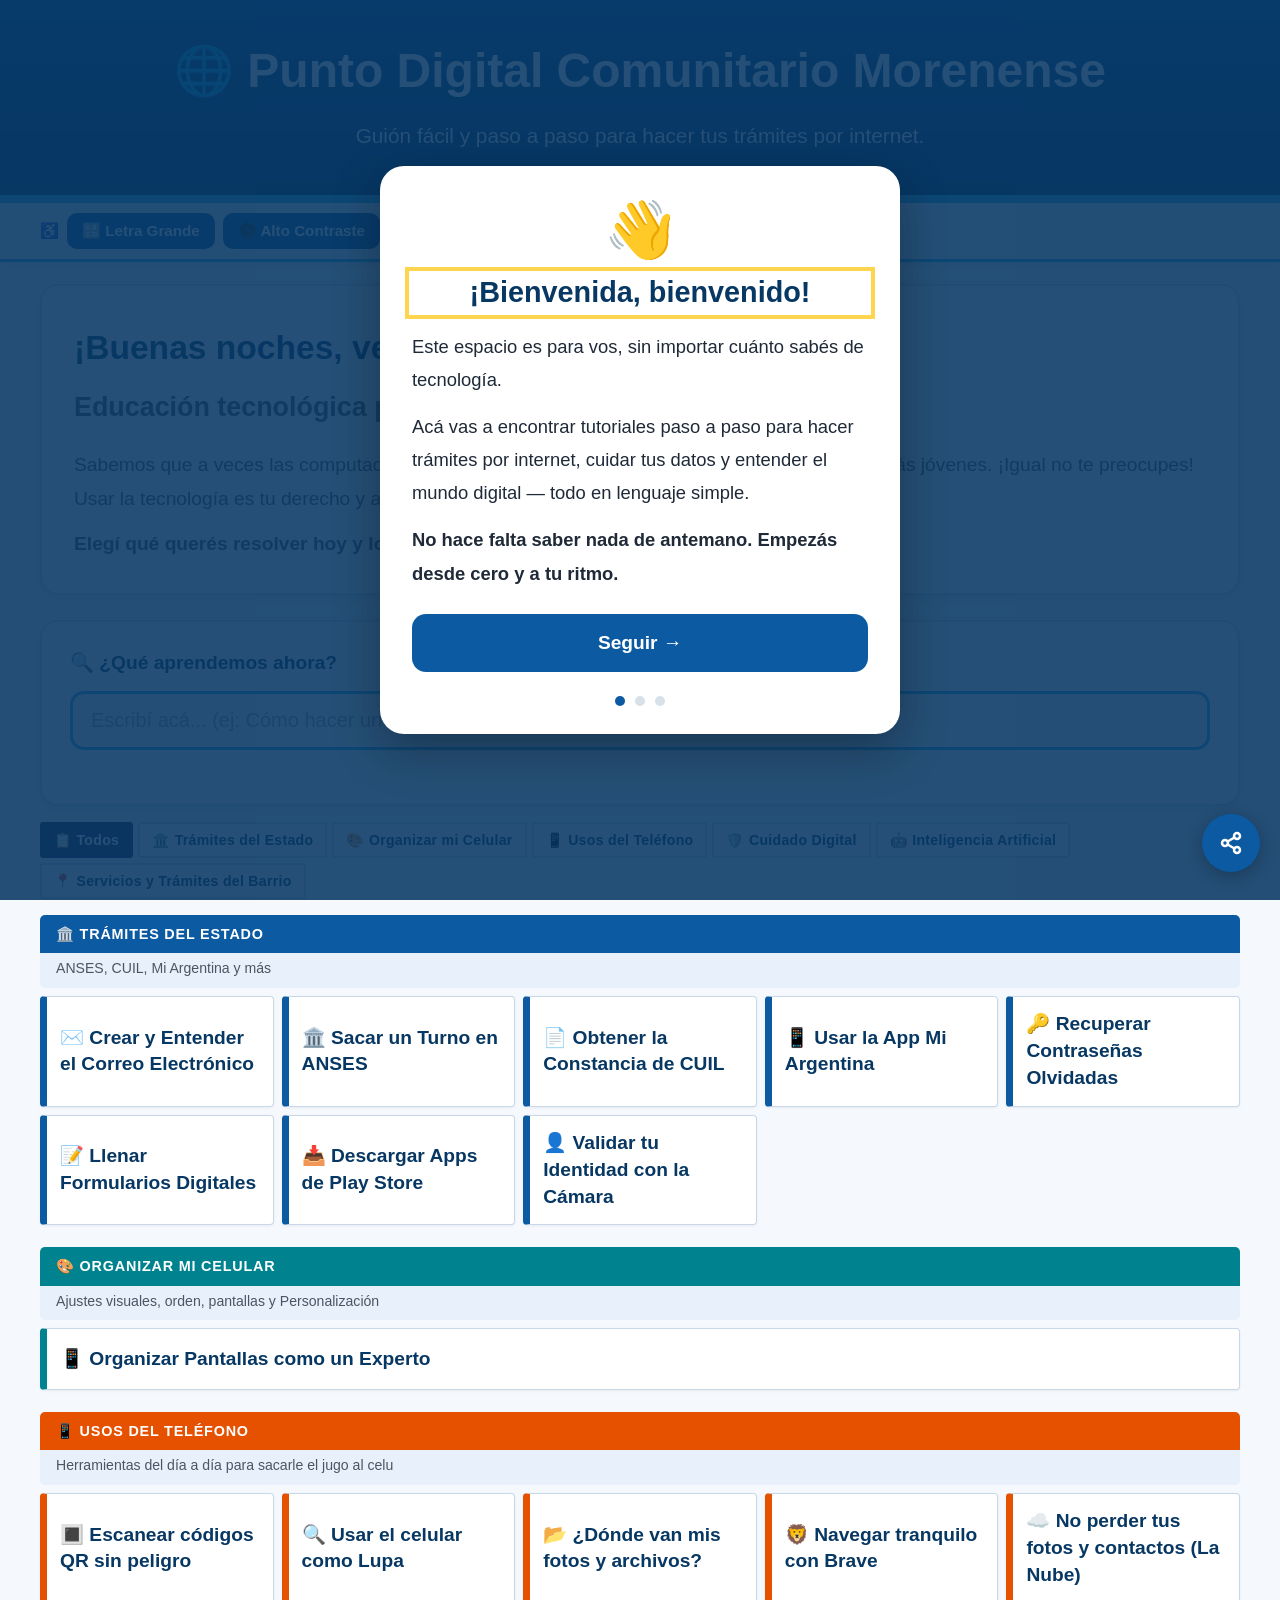
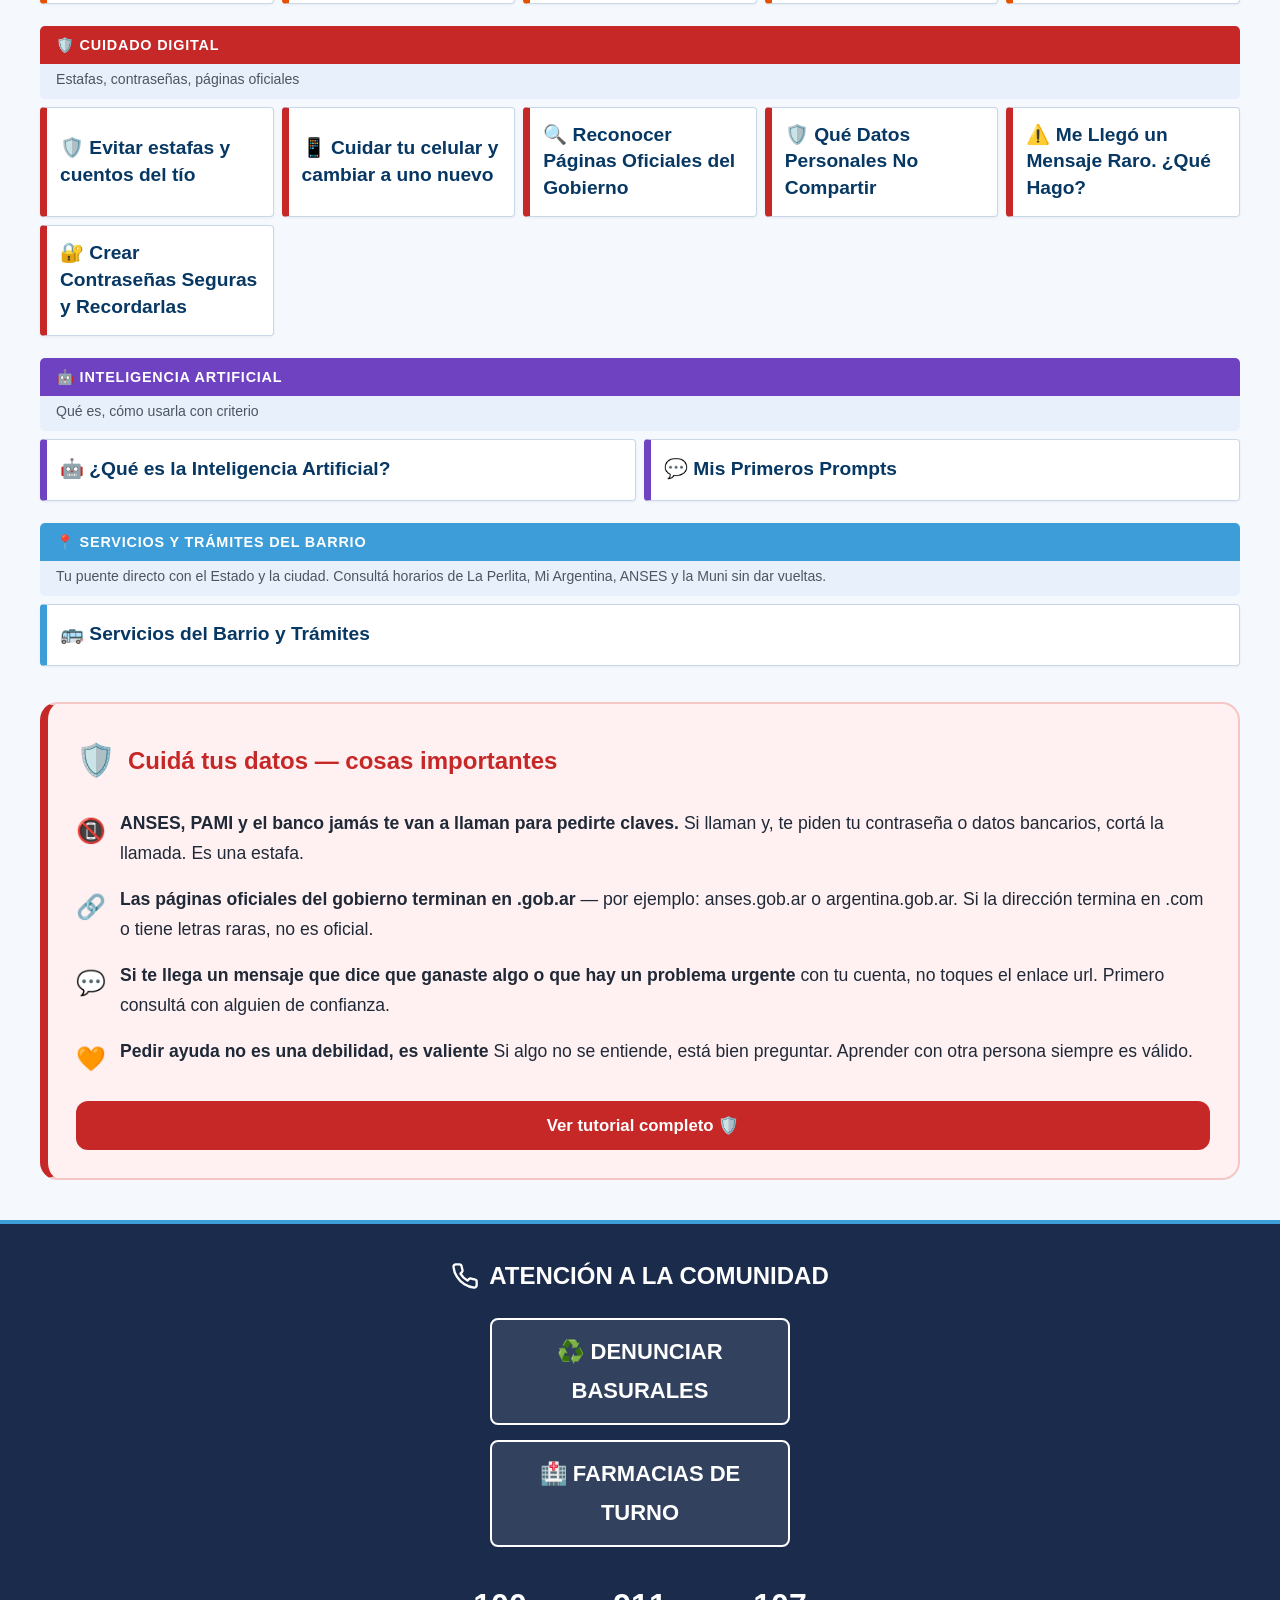
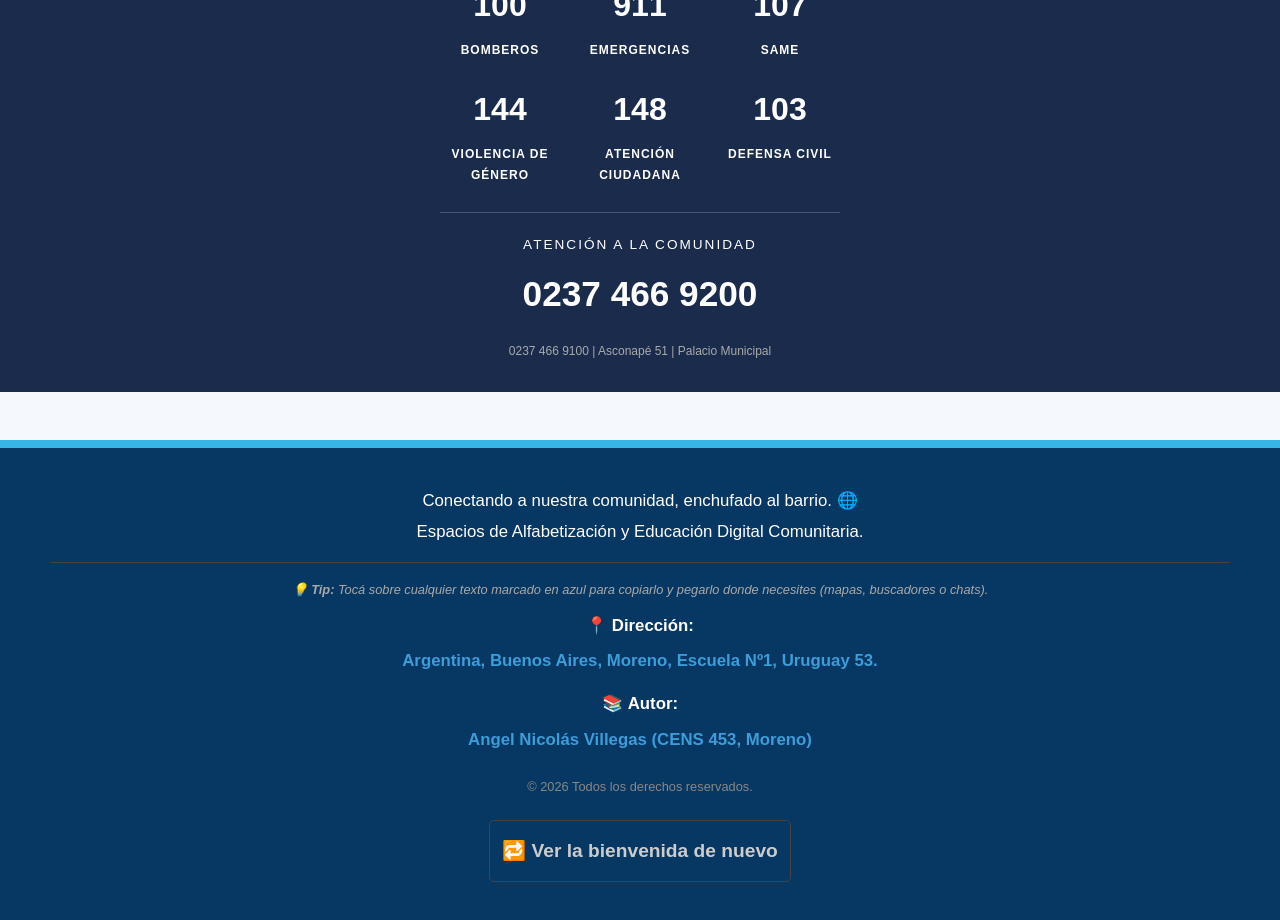
==== commit 41292287: "corrección div." ====
--- a/index.html
+++ b/index.html
@@ -147,7 +147,7 @@
                 Ver tutorial completo 🛡️
             </button>
         </section>
-        
+
         <section id="seccion-favoritos"
                     class="seccion-favoritos oculto"
                     aria-label="Tus tutoriales guardados">
@@ -218,31 +218,6 @@
     </div>
 
 </section>
-
-<div style="margin-top: 30px; padding-top: 20px; border-top: 1px solid rgba(255,255,255,0.1);">
-        <p style="font-size: 0.85rem; letter-spacing: 2px; margin-bottom: 5px; color: #3C9DD9; font-weight: bold;">
-            ATENCIÓN A LA COMUNIDAD MUNICIPAL
-        </p>
-        
-        <a href="tel:02374669200" style="font-size: 2.2rem; font-weight: bold; color: white; text-decoration: none; display: block; margin-bottom: 15px;">
-            0237 466 9200
-        </a>
-
-        <div style="font-size: 0.8rem; color: #ccc; line-height: 1.6; max-width: 350px; margin: 0 auto; text-align: center;">
-            <p style="margin: 3px 0;">
-                📍 <strong>Palacio Municipal:</strong> Asconapé 51
-            </p>
-            <p style="margin: 3px 0;">
-                📍 <strong>Dependencias / Anexos:</strong> España y Bv. Evita
-            </p>
-            <p style="margin: 3px 0;">
-                📍 <strong>Accesos y Servicios:</strong> Av. Victorica
-            </p>
-            <p style="margin: 8px 0 0 0; font-size: 0.75rem; color: #888;">
-                ☎️ Conmutador Alternativo: 0237 466 9100
-            </p>
-        </div>
-    </div>
 
     <footer class="footer" id="pie-pagina" role="contentinfo">
     <div class="container">
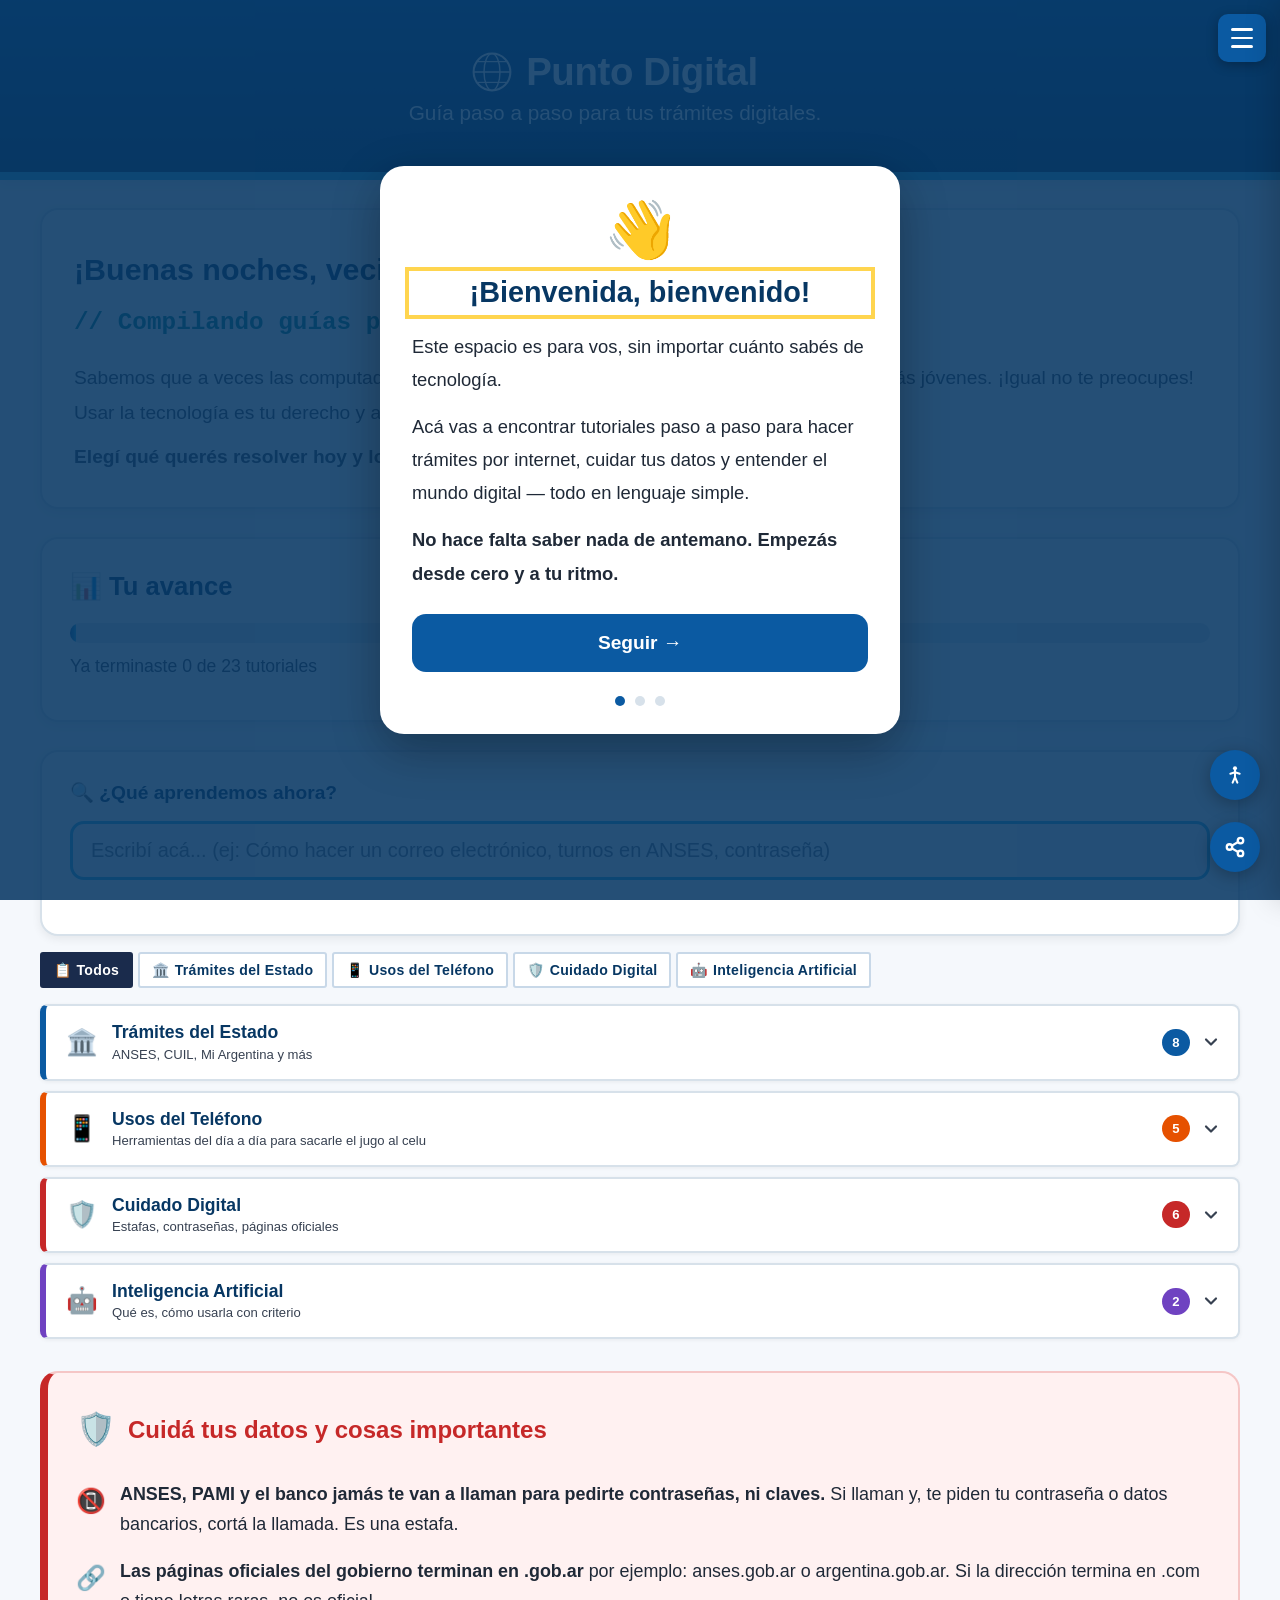
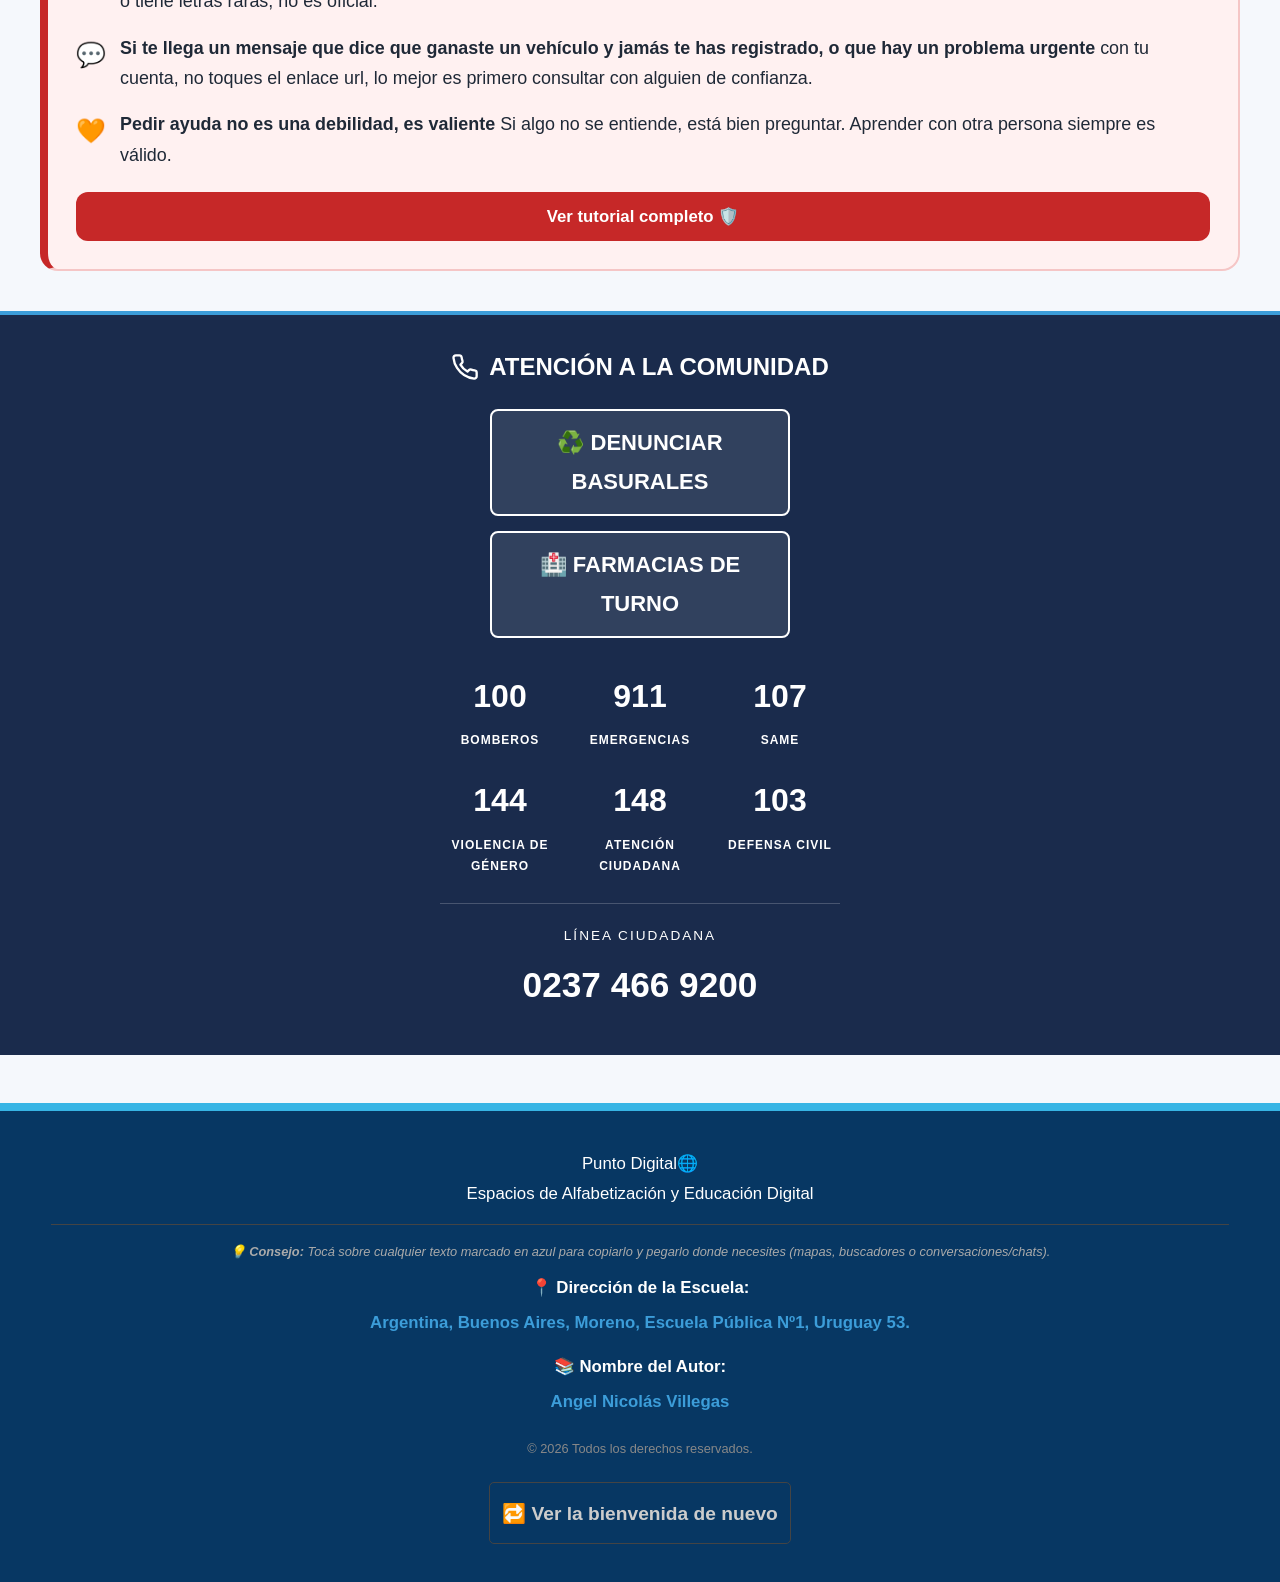
==== commit f1b86d40: "auditoría completa: correcciones js, estructura actualizada, README en docs" ====
--- a/index.html
+++ b/index.html
@@ -5,7 +5,7 @@
     <meta name="viewport" content="width=device-width, initial-scale=1.0, maximum-scale=5.0, viewport-fit=cover">
     <meta name="theme-color" content="#0B5AA2">
 
-    <title>Punto Digital Comunitario - Morenense</title>
+    <title>Punto Digital</title>
     <meta name="description" content="Tutoriales paso a paso para trámites digitales, ANSES, cuidado del celular y uso de tecnología para toda la comunidad.">
 
     <meta property="og:title"       content="Punto Digital Comunitario Morenense">
@@ -28,15 +28,142 @@
         Ir al contenido principal
     </a>
 
+    <!-- ── Botón Hamburguesa (fijo, esquina superior derecha) ── -->
+    <button
+        id="btn-hamburger"
+        class="btn-hamburger"
+        aria-label="Abrir menú de navegación"
+        aria-expanded="false"
+        aria-controls="drawer-nav">
+        <span class="hamburger-linea"></span>
+        <span class="hamburger-linea"></span>
+        <span class="hamburger-linea"></span>
+    </button>
+
+    <!-- ── Consejo de herramienta 'menú' por primera vez ── -->
+    <div id="tooltip-nav" class="tooltip-nav" role="tooltip" aria-hidden="true">
+        <button class="tooltip-cerrar" aria-label="Cerrar sugerencia" id="btn-cerrar-tooltip">✕</button>
+        <p class="tooltip-texto">Tocá acá para abrir el menú</p>
+        <div class="tooltip-flecha-wrap" aria-hidden="true">
+            <svg width="40" height="24" viewBox="0 0 40 24"
+     fill="none" xmlns="http://www.w3.org/2000/svg">
+              <path d="M4 18
+                       H28
+                       V6"
+        stroke="white"
+        stroke-width="3"
+        stroke-linecap="round"
+        stroke-linejoin="round"/>
+
+  <polyline points="24,10 28,6 32,10"
+            stroke="white"
+            stroke-width="3"
+            stroke-linecap="round"
+            stroke-linejoin="round"
+            fill="none"/>
+            </svg>
+        </div>
+    </div>
+
+    <!-- ── Drawer de navegación ── -->
+    <div id="drawer-overlay" class="drawer-overlay" aria-hidden="true"></div>
+    <nav id="drawer-nav"
+         class="drawer-nav"
+         role="navigation"
+         aria-label="Menú principal de navegación"
+         aria-hidden="true">
+
+        <!-- Cabecera del drawer -->
+        <div class="drawer-header">
+            <span class="drawer-titulo">🌐 Punto Digital</span>
+            <button id="btn-cerrar-drawer"
+                    class="drawer-btn-cerrar"
+                    aria-label="Cerrar menú de navegación">
+                <svg width="20" height="20" viewBox="0 0 20 20" fill="none" aria-hidden="true">
+                    <path d="M4 4L16 16M16 4L4 16"
+                          stroke="currentColor" stroke-width="2.5" stroke-linecap="round"/>
+                </svg>
+            </button>
+        </div>
+
+        <!-- Buscador interno -->
+        <div class="drawer-buscador-wrap">
+            <label for="drawer-buscador-input" class="drawer-buscador-label">
+                <svg width="16" height="16" viewBox="0 0 20 20" fill="none" aria-hidden="true">
+                    <circle cx="9" cy="9" r="6" stroke="currentColor" stroke-width="2.2"/>
+                    <path d="M14 14L18 18" stroke="currentColor" stroke-width="2.2" stroke-linecap="round"/>
+                </svg>
+            </label>
+            <input type="search"
+                   id="drawer-buscador-input"
+                   class="drawer-buscador-input"
+                   placeholder="Buscar tutorial..."
+                   autocomplete="off"
+                   spellcheck="false"
+                   aria-label="Buscar tutorial en el menú"/>
+        </div>
+
+        <!-- Resultados del buscador (se llenan por JS) -->
+        <ul id="drawer-resultados"
+            class="drawer-resultados"
+            role="list"
+            aria-label="Resultados de búsqueda"
+            style="display:none"></ul>
+
+        <!-- Filtros rápidos por categoría -->
+        <div class="drawer-seccion-titulo">Categorías</div>
+        <div class="drawer-cats" role="group" aria-label="Filtrar por categoría">
+            <button class="drawer-cat-btn" data-cat="tramites">🏛️ Trámites</button>
+            <button class="drawer-cat-btn" data-cat="cuidado">🛡️ Seguridad</button>
+            <button class="drawer-cat-btn" data-cat="usos_tecnologia">📱 Tecnología</button>
+            <button class="drawer-cat-btn" data-cat="inteligencia_artificial">🤖 IA</button>
+        </div>
+
+        <!-- Navegación principal -->
+        <div class="drawer-seccion-titulo">Navegación</div>
+        <ul class="drawer-lista" role="list">
+            <li><button class="drawer-item" data-accion="inicio">
+                🏠 <span>Inicio</span>
+            </button></li>
+            <li><button class="drawer-item" data-accion="tutoriales">
+                📚 <span>Ver todos los tutoriales</span>
+            </button></li>
+            <li><button class="drawer-item" data-accion="favoritos">
+                ⭐ <span>Mis favoritos</span>
+            </button></li>
+            <li><button class="drawer-item" data-accion="seguridad">
+                🛡️ <span>¿Te llegó un mensaje raro?</span>
+            </button></li>
+            <li><button class="drawer-item" data-accion="atencion">
+                📞 <span>Atención a la Comunidad</span>
+            </button></li>
+            <li><button class="drawer-item" data-accion="onboarding">
+                🔁 <span>Ver bienvenida</span>
+            </button></li>
+        </ul>
+
+    </nav>
+
     <header class="header" role="banner">
     <div class="container">
         <button
             id="btn-inicio-header"
             class="header-titulo-btn"
-            aria-label="Volver al inicio y ver todos los tutoriales">
-            <h1>🌐 Punto Digital Comunitario Morenense</h1>
+            aria-label="Volver al inicio">
+            <span class="header-logo-wrap" aria-hidden="true">
+                <!-- icon.svg inlined — tamaño fijo, no escala con el texto -->
+                <svg class="header-logo-svg" width="40" height="40" viewBox="0 0 100 100"
+                     xmlns="http://www.w3.org/2000/svg" aria-hidden="true">
+                    <circle cx="50" cy="50" r="46" fill="none" stroke="white" stroke-width="5"/>
+                    <ellipse cx="50" cy="50" rx="20" ry="46" fill="none" stroke="white" stroke-width="3.5"/>
+                    <line x1="4" y1="50" x2="96" y2="50" stroke="white" stroke-width="3.5"/>
+                    <line x1="14" y1="24" x2="86" y2="24" stroke="white" stroke-width="3"/>
+                    <line x1="14" y1="76" x2="86" y2="76" stroke="white" stroke-width="3"/>
+                </svg>
+            </span>
+            <h1>Punto Digital</h1>
         </button>
-        <p>Guión fácil y paso a paso para hacer tus trámites por internet.</p>
+        <p>Guía paso a paso para tus trámites digitales.</p>
     </div>
 </header>
 
@@ -99,7 +226,7 @@
         <section class="banner-seguridad" aria-label="Cuidado digital — información importante">
             <div class="banner-seg-header">
                 <span class="banner-seg-icono" aria-hidden="true">🛡️</span>
-                <h2 class="banner-seg-titulo">Cuidá tus datos — cosas importantes</h2>
+                <h2 class="banner-seg-titulo">Cuidá tus datos y cosas importantes</h2>
             </div>
 
             <div class="banner-seg-items">
@@ -107,7 +234,7 @@
                 <div class="banner-seg-item">
                     <span class="banner-seg-emoji" aria-hidden="true">📵</span>
                     <div>
-                        <strong>ANSES, PAMI y el banco jamás te van a llaman para pedirte claves.</strong>
+                        <strong>ANSES, PAMI y el banco jamás te van a llaman para pedirte contraseñas, ni claves.</strong>
                         Si llaman y, te piden tu contraseña o datos bancarios, cortá la llamada.
                         Es una estafa.
                     </div>
@@ -117,7 +244,7 @@
                     <span class="banner-seg-emoji" aria-hidden="true">🔗</span>
                     <div>
                         <strong>Las páginas oficiales del gobierno terminan en .gob.ar</strong>
-                        — por ejemplo: anses.gob.ar o argentina.gob.ar.
+                         por ejemplo: anses.gob.ar o argentina.gob.ar.
                         Si la dirección termina en .com o tiene letras raras, no es oficial.
                     </div>
                 </div>
@@ -125,8 +252,8 @@
                 <div class="banner-seg-item">
                     <span class="banner-seg-emoji" aria-hidden="true">💬</span>
                     <div>
-                        <strong>Si te llega un mensaje que dice que ganaste algo o que hay un problema urgente</strong>
-                        con tu cuenta, no toques el enlace url. Primero consultá con alguien de confianza.
+                        <strong>Si te llega un mensaje que dice que ganaste un vehículo y jamás te has registrado, o que hay un problema urgente</strong>
+                        con tu cuenta, no toques el enlace url, lo mejor es primero consultar con alguien de confianza.
                     </div>
                 </div>
 
@@ -210,44 +337,43 @@
     </div>
 
     <div style="margin-top: 20px;">
-        <p style="font-size: 0.85rem; letter-spacing: 2px; margin-bottom: 5px;">ATENCIÓN A LA COMUNIDAD</p>
-        <a href="tel:02374669200" style="font-size: 2.2rem; font-weight: bold; color: white; text-decoration: none; display: block; margin-bottom: 15px;">
+        <p style="font-size: 0.85rem; letter-spacing: 2px; margin-bottom: 5px;">LÍNEA CIUDADANA</p>
+        <a href="tel:02374669200" style="font-size: 2.2rem; font-weight: bold; color: white; text-decoration: none; display: block; margin-bottom: 8px;">
             0237 466 9200
         </a>
-        <p style="font-size: 0.75rem; color: #aaa;">0237 466 9100 | Asconapé 51 | Palacio Municipal</p>
     </div>
 
 </section>
 
     <footer class="footer" id="pie-pagina" role="contentinfo">
     <div class="container">
-        <p>Conectando a nuestra comunidad, enchufado al barrio. 🌐<br>
-           Espacios de Alfabetización y Educación Digital Comunitaria.</p>
+        <p>Punto Digital🌐<br>
+           Espacios de Alfabetización y Educación Digital</p>
 
         <div style="margin-top:15px; border-top:1px solid #444; padding-top:15px; font-size:0.9rem;">
             
             <p style="font-size: 0.8rem; color: #aaa; margin-bottom: 10px; font-style: italic;">
-                💡 <strong>Tip:</strong> Tocá sobre cualquier texto marcado en azul para copiarlo y pegarlo donde necesites (mapas, buscadores o chats).
+                💡 <strong>Consejo:</strong> Tocá sobre cualquier texto marcado en azul para copiarlo y pegarlo donde necesites (mapas, buscadores o conversaciones/chats).
             </p>
 
             <p style="margin:8px 0;">
-                📍 <strong>Dirección:</strong><br>
+                📍 <strong>Dirección de la Escuela:</strong><br>
                 <span id="texto-direccion"
                       style="cursor:pointer; color:#3C9DD9; font-weight:bold; display:block; padding:5px 0;"
                       title="Tocá para copiar"
                       aria-label="Argentina, Buenos Aires, Moreno, Escuela Nº1, Uruguay 53.">
-                    Argentina, Buenos Aires, Moreno, Escuela Nº1, Uruguay 53.
+                    Argentina, Buenos Aires, Moreno, Escuela Pública Nº1, Uruguay 53.
                 </span>
             </p>
 
             <p style="margin:8px 0;">
-                📚 <strong>Autor:</strong><br>
+                📚 <strong>Nombre del Autor:</strong><br>
                 <span id="texto-autor"
                       style="cursor:pointer; color:#3C9DD9; font-weight:bold; display:block; padding:5px 0;"
                       title="Tocá para copiar el nombre del autor">
-                    Angel Nicolás Villegas (CENS 453, Moreno)
+                    Angel Nicolás Villegas
                 </span>
-            </p>
+            </p>            
 
             <p style="margin-top:15px; font-size:0.8rem; color:#888;">
                 © <span id="anio-actual"></span> Todos los derechos reservados.
@@ -298,14 +424,15 @@
     </svg>
     </button>
 
-<!-- Movemos el bottom a 80px para que no se solape con el botón azul -->
-    <button id="btn-volver-arriba" 
-        style="position:fixed; bottom:80px; right:20px; display:none; 
-        background:#3C9DD9; color:white; border:none; border-radius:50%; 
-        width:50px; height:50px; cursor:pointer; box-shadow:0 4px 6px rgba(0,0,0,0.3);
-        z-index:9999; font-size:20px;"
-        aria-label="Volver arriba">
-    ↑
+    <button id="btn-volver-arriba"
+        class="btn-volver-arriba"
+        aria-label="Volver al inicio de la página">
+        <svg width="22" height="22" viewBox="0 0 22 22" fill="none"
+             xmlns="http://www.w3.org/2000/svg" aria-hidden="true">
+            <path d="M11 18V4M4 11L11 4L18 11"
+                  stroke="white" stroke-width="2.8"
+                  stroke-linecap="round" stroke-linejoin="round"/>
+        </svg>
     </button>
 
 </body>
--- a/css/style.css
+++ b/css/style.css
@@ -4,13 +4,14 @@
 ========================================================= */
 
 :root {
+    /* ── Paleta institucional ────────────────────────── */
     --azul-arg:    #0B5AA2;
     --azul-oscuro: #073763;
     --celeste-arg: #37B5E5;
     --fondo:       #F5F8FC;
     --blanco:      #FFFFFF;
     --texto:       #1F2937;
-    --texto-suave: #4B5563;
+    --texto-suave: #374151;
     --gris-borde:  #D7E1EA;
     --verde:       #198754;
     --amarillo:    #FFF3CD;
@@ -19,6 +20,23 @@
     --shadow:      0 3px 10px rgba(0,0,0,.07);
     --radius:      18px;
     --espacio:     clamp(16px, 3vw, 32px);
+
+    /* ── Escala tipográfica controlada ───────────────── */
+    /* JS solo cambia --fs-scale. Todo lo demás escala junto. */
+    --fs-scale: 1;
+    --fs-xs:   calc(0.82rem  * var(--fs-scale));
+    --fs-sm:   calc(0.95rem  * var(--fs-scale));
+    --fs-md:   calc(1.1rem   * var(--fs-scale));
+    --fs-lg:   calc(1.25rem  * var(--fs-scale));
+    --fs-xl:   calc(1.5rem   * var(--fs-scale));
+    --fs-2xl:  calc(1.9rem   * var(--fs-scale));
+    --fs-3xl:  calc(2.3rem   * var(--fs-scale));
+
+    /* Tamaños fijos que NUNCA escalan (iconos / UI chrome) */
+    --icon-sm: 18px;
+    --icon-md: 22px;
+    --icon-lg: 28px;
+    --btn-fab: 50px;
 }
 
 /* ── Reset ─────────────────────────────────────────────── */
@@ -29,7 +47,8 @@
     color: var(--texto);
     font-family: Arial, Helvetica, sans-serif;
     line-height: 1.8;
-    font-size: 22px;
+    /* clamp: mín 18px en móvil estrecho, fluido, máx 22px en desktop */
+    font-size: clamp(18px, 4.2vw, 22px);
     min-height: 100vh;
     -webkit-text-size-adjust: 100%;
 }
@@ -53,37 +72,19 @@
     border-bottom:8px solid var(--celeste-arg);
     box-shadow: var(--shadow);
 }
-.header h1 { font-size:3rem; text-align:center; line-height:1.3; margin-bottom:15px; font-weight:700; }
-.header p  { text-align:center; font-size:1.3rem; opacity:.98; }
-
-/* ── Barra Accesibilidad ───────────────────────────────── */
-#barra-accesibilidad {
-    background:#e8f0f8; border-bottom:3px solid var(--celeste-arg);
-    padding:10px 0; position:sticky; top:0; z-index:100;
-    box-shadow:0 2px 6px rgba(0,0,0,.07);
-}
-.barra-acc-inner { display:flex; align-items:center; flex-wrap:wrap; gap:8px; }
-.barra-acc-label { font-weight:bold; color:var(--azul-oscuro); font-size:.95rem; }
-.btn-acc {
-    background:var(--azul-arg); color:white; border:none;
-    padding:9px 15px; border-radius:10px;
-    font-size:.95rem !important; font-weight:bold;
-    cursor:pointer; min-height:auto !important;
-    transition:background .15s;
-}
-.btn-acc:hover  { background:var(--azul-oscuro); }
-.btn-acc:focus  { outline:4px solid #FFD54F; outline-offset:2px; }
-.btn-acc[aria-pressed="true"] { background:#28a745; }
-.btn-ultra { background:#6f42c1 !important; }
-.btn-ultra:hover { background:#4e2d8a !important; }
-.btn-ultra[aria-pressed="true"] { background:#3d2270 !important; }
+.header h1 {
+    font-size: clamp(1.5rem, 6.5vw, 3rem);
+    text-align:center; line-height:1.3; margin-bottom:15px; font-weight:700;
+    overflow-wrap: break-word; word-break: break-word;
+}
+.header p  { text-align:center; font-size: clamp(1rem, 3vw, 1.3rem); opacity:.98; }
 
 /* ── Indicador Offline ─────────────────────────────────── */
 #indicador-conexion {
     display:none; background:var(--rojo); color:white;
     text-align:center; padding:12px 20px;
     font-weight:bold; font-size:1.1rem;
-    position:sticky; top:52px; z-index:99;
+    position:sticky; top:0px; z-index:99;
     border-bottom:3px solid #8B0000;
 }
 
@@ -344,80 +345,267 @@
     to   { opacity:1; transform:translateY(0); }
 }
 
-/* ── Modos accesibles ──────────────────────────────────── */
-
-/* Lectura Grande */
-html.modo-lectura-grande body { font-size:27px !important; }
-html.modo-lectura-grande .paso-tutorial p,
-html.modo-lectura-grande .intro p { font-size:1.35rem !important; line-height:2 !important; }
-html.modo-lectura-grande .btn-menu { font-size:1.5rem !important; padding:32px !important; }
-html.modo-lectura-grande button    { font-size:1.35rem !important; min-height:70px !important; }
-html.modo-lectura-grande .input-buscador { font-size:1.4rem; padding:18px; }
-
-/* Alto Contraste */
-html.modo-alto-contraste body { background:#111 !important; color:#fff !important; }
-html.modo-alto-contraste .header { background:#000 !important; border-bottom-color:#FFD700 !important; }
-html.modo-alto-contraste .btn-menu,
+/* ══════════════════════════════════════════════════════════
+   SISTEMA DE ESCALADO TIPOGRÁFICO CONTROLADO
+   JS cambia SOLO --fs-scale en :root. Nada más.
+   Todos los textos heredan el cambio de forma uniforme.
+   Los iconos y FABs están desacoplados y no se deforman.
+   ══════════════════════════════════════════════════════════ */
+
+/* Escala -2 (texto más pequeño) */
+html[data-fs="-2"] { --fs-scale: 0.82; }
+/* Escala -1 */
+html[data-fs="-1"] { --fs-scale: 0.91; }
+/* Escala 0 — normal (por defecto, no necesita declaración) */
+/* Escala +1 */
+html[data-fs="+1"] { --fs-scale: 1.15; }
+/* Escala +2 (texto más grande) */
+html[data-fs="+2"] { --fs-scale: 1.32; }
+
+/* Aplicar la escala al cuerpo del texto (no a iconos ni UI) */
+body { font-size: calc(clamp(18px, 4.2vw, 22px) * var(--fs-scale)); }
+
+/* Botones de texto usan la escala — pero el PADDING no escala para no deformar */
+.btn-menu    { font-size: var(--fs-md) !important; }
+.btn-accion  { font-size: var(--fs-sm) !important; }
+.btn-paso    { font-size: var(--fs-sm) !important; }
+.tab-categoria { font-size: var(--fs-xs) !important; }
+.input-buscador { font-size: var(--fs-lg); }
+.paso-tutorial p { font-size: var(--fs-lg); line-height: 1.9; }
+.paso-tutorial h3 { font-size: var(--fs-xl); }
+.intro h2 { font-size: var(--fs-2xl); }
+.drawer-item { font-size: var(--fs-md) !important; }
+
+/* Iconos y FABs — SIEMPRE tamaño fijo, no escalan */
+.btn-hamburger,
+.btn-compartir-flotante,
+#btn-acc-flotante,
+.btn-volver-arriba {
+    width: var(--btn-fab) !important;
+    height: var(--btn-fab) !important;
+    min-height: auto !important;
+    font-size: 0 !important; /* el contenido es SVG, no texto */
+}
+.btn-hamburger { width: 48px !important; height: 48px !important; }
+.hamburger-linea { width: 22px; height: 2.5px; } /* nunca cambia */
+
+.btn-hamburger svg,
+.btn-compartir-flotante svg,
+#btn-acc-flotante svg,
+.btn-volver-arriba svg,
+.drawer-btn-cerrar svg,
+.acc-btn-cerrar svg {
+    width: var(--icon-md) !important;
+    height: var(--icon-md) !important;
+    flex-shrink: 0;
+    display: block;
+}
+
+/* ── ALTO CONTRASTE — regla única y completa ──────────── */
+
+html.modo-alto-contraste,
+html.modo-alto-contraste body {
+    background: #111 !important;
+    color: #fff !important;
+}
+
+/* Todos los contenedores */
+html.modo-alto-contraste .header,
+html.modo-alto-contraste .footer {
+    background: #000 !important;
+    border-color: #FFD700 !important;
+}
+html.modo-alto-contraste .header h1,
+html.modo-alto-contraste .header p { color: #fff !important; }
+
 html.modo-alto-contraste .intro,
 html.modo-alto-contraste .tutorial-container,
 html.modo-alto-contraste .paso-tutorial,
 html.modo-alto-contraste .seccion-buscador,
 html.modo-alto-contraste .seccion-favoritos,
-html.modo-alto-contraste .seccion-progreso { background:#111 !important; color:#fff !important; border-color:#FFD700 !important; }
+html.modo-alto-contraste .seccion-progreso,
+html.modo-alto-contraste .banner-seguridad,
+html.modo-alto-contraste .alerta-tranquilidad,
+html.modo-alto-contraste .nota-tutorial,
+html.modo-alto-contraste .nav-tutorial {
+    background: #111 !important;
+    color: #fff !important;
+    border-color: #FFD700 !important;
+}
+
+/* Textos enfatizados */
 html.modo-alto-contraste .paso-tutorial h3,
-html.modo-alto-contraste .intro h2  { color:#FFD700 !important; }
-html.modo-alto-contraste .input-buscador { background:#000 !important; color:#fff !important; border-color:#FFD700 !important; }
-html.modo-alto-contraste a { color:#FFD700 !important; }
-html.modo-alto-contraste #barra-accesibilidad { background:#000 !important; border-color:#FFD700 !important; }
-
-/* Modo Ultra */
-html.modo-ultra body { font-size:28px !important; letter-spacing:.01em; }
-html.modo-ultra .paso-tutorial { padding:32px !important; margin-bottom:28px !important; }
-html.modo-ultra .paso-tutorial p { font-size:1.45rem !important; line-height:2.1 !important; }
-html.modo-ultra .btn-menu { padding:36px !important; font-size:1.6rem !important; min-height:110px !important; }
-html.modo-ultra button { min-height:76px !important; font-size:1.4rem !important; }
-html.modo-ultra .barra-progreso-wrap { height:24px !important; }
-html.modo-ultra * { transition:none !important; animation:none !important; }
-
-/* Reduced motion */
-html.reduced-motion *, html.reduced-motion *::before, html.reduced-motion *::after {
-    animation-duration:1ms !important;
-    transition-duration:1ms !important;
+html.modo-alto-contraste .intro h2,
+html.modo-alto-contraste .progreso-titulo,
+html.modo-alto-contraste .favoritos-titulo,
+html.modo-alto-contraste .banner-seg-titulo {
+    color: #FFD700 !important;
+}
+
+/* Botones del menú */
+html.modo-alto-contraste .btn-menu {
+    background: #000 !important;
+    color: #fff !important;
+    border-color: #FFD700 !important;
+    border-left-color: #FFD700 !important;
+}
+html.modo-alto-contraste .btn-menu:hover {
+    background: #222 !important;
+}
+
+/* Acordeón */
+html.modo-alto-contraste .acord-header {
+    background: #000 !important;
+    color: #FFD700 !important;
+    border-color: #FFD700 !important;
+}
+html.modo-alto-contraste .acord-header-activo { background: #1a1a00 !important; }
+html.modo-alto-contraste .categoria-grid      { border-color: #FFD700 !important; }
+
+/* Drawer completo */
+html.modo-alto-contraste .drawer-nav {
+    background: #111 !important;
+    border-left: 2px solid #FFD700 !important;
+}
+html.modo-alto-contraste .drawer-header { background: #000 !important; }
+html.modo-alto-contraste .drawer-titulo { color: #FFD700 !important; }
+html.modo-alto-contraste .drawer-btn-cerrar { color: #FFD700 !important; }
+html.modo-alto-contraste .drawer-seccion-titulo {
+    background: #1a1a00 !important;
+    color: #FFD700 !important;
+    border-color: #FFD700 !important;
+}
+html.modo-alto-contraste .drawer-item {
+    color: #fff !important;
+    border-color: #333 !important;
+}
+html.modo-alto-contraste .drawer-item:hover {
+    background: #222 !important;
+    color: #FFD700 !important;
+}
+html.modo-alto-contraste .drawer-cat-btn {
+    background: #111 !important;
+    color: #FFD700 !important;
+    border-color: #FFD700 !important;
+}
+html.modo-alto-contraste .drawer-buscador-input {
+    background: #000 !important;
+    color: #fff !important;
+    border-color: #FFD700 !important;
+}
+html.modo-alto-contraste .drawer-resultado-item {
+    background: #000 !important;
+    color: #fff !important;
+    border-color: #FFD700 !important;
+}
+
+/* Buscador principal */
+html.modo-alto-contraste .input-buscador {
+    background: #000 !important;
+    color: #fff !important;
+    border-color: #FFD700 !important;
+}
+
+/* Links */
+html.modo-alto-contraste a { color: #FFD700 !important; }
+
+/* Panel accesibilidad */
+html.modo-alto-contraste #panel-acc {
+    background: #111 !important;
+    border-color: #FFD700 !important;
+}
+html.modo-alto-contraste .acc-panel-titulo { color: #FFD700 !important; }
+html.modo-alto-contraste .acc-opcion {
+    background: #222 !important;
+    border-color: #555 !important;
+    color: #fff !important;
+}
+html.modo-alto-contraste .acc-opcion.acc-opcion-activa {
+    border-color: #4ADE80 !important;
+    background: #062a0e !important;
+    color: #4ADE80 !important;
+}
+html.modo-alto-contraste .acc-estado {
+    background: #444 !important;
+    color: #fff !important;
+}
+
+/* Tabs de categoría */
+html.modo-alto-contraste .tab-categoria {
+    background: #111 !important;
+    color: #FFD700 !important;
+    border-color: #FFD700 !important;
+}
+html.modo-alto-contraste .tab-categoria.tab-activo {
+    background: #FFD700 !important;
+    color: #000 !important;
+}
+
+/* FABs en alto contraste */
+html.modo-alto-contraste .btn-hamburger {
+    background: #000 !important;
+    border: 2px solid #FFD700 !important;
+}
+html.modo-alto-contraste .hamburger-linea { background: #FFD700 !important; }
+html.modo-alto-contraste .btn-volver-arriba {
+    background: #000 !important;
+    border: 2px solid #FFD700 !important;
+}
+
+/* Sección atencion-comunidad */
+html.modo-alto-contraste #atencion-comunidad {
+    background: #000 !important;
+    border-color: #FFD700 !important;
+}
+html.modo-alto-contraste #atencion-comunidad a { color: #FFD700 !important; }
+
+/* ── MODO ULTRA — usa la escala +2 ────────────────────── */
+html.modo-ultra { --fs-scale: 1.32; }
+html.modo-ultra .paso-tutorial { padding: 32px !important; }
+html.modo-ultra .barra-progreso-wrap { height: 24px !important; }
+html.modo-ultra * { transition: none !important; animation: none !important; }
+
+/* ── Reduced motion ────────────────────────────────────── */
+html.reduced-motion *,
+html.reduced-motion *::before,
+html.reduced-motion *::after {
+    animation-duration: 1ms !important;
+    transition-duration: 1ms !important;
 }
 @media (prefers-reduced-motion: reduce) {
-    *, *::before, *::after { animation-duration:1ms !important; transition-duration:1ms !important; }
-}
-
-/* ── Focus visible ──────────────────────────────────────── */
-:focus-visible { outline:4px solid #FFD54F; outline-offset:3px; }
-
-/* ── Tablet ─────────────────────────────────────────────── */
-@media (max-width:900px) {
-    body { font-size:21px; }
-    .header h1 { font-size:2.4rem; }
-}
-
-/* ── Celulares ──────────────────────────────────────────── */
-@media (max-width:600px) {
-    body { font-size:23px; }
-    .container { width:96%; }
-    .header { padding:28px 14px; }
-    .header h1 { font-size:2.1rem; line-height:1.4; }
-    .header p  { font-size:1.2rem; }
+    *, *::before, *::after {
+        animation-duration: 1ms !important;
+        transition-duration: 1ms !important;
+    }
+}
+
+/* ── Focus visible ─────────────────────────────────────── */
+:focus-visible { outline: 4px solid #FFD54F; outline-offset: 3px; }
+
+/* ── Responsive — Tablet ───────────────────────────────── */
+@media (max-width: 900px) {
+    .header h1 { font-size: clamp(1.4rem, 5.5vw, 2.4rem); }
+}
+
+/* ── Responsive — Mobile ───────────────────────────────── */
+@media (max-width: 600px) {
+    .container { width: 96%; }
+    .header { padding: 28px 14px; }
     .intro, .tutorial-container, .seccion-buscador,
-    .seccion-favoritos, .seccion-progreso { padding:20px; }
-    .intro h2 { font-size:1.9rem; }
-    .barra-acc-inner { gap:6px; }
-    .btn-acc  { font-size:.88rem !important; padding:8px 11px; }
-    .btn-menu { padding:22px 16px; font-size:1.2rem !important; }
-    .paso-tutorial { padding:20px; }
-    .paso-tutorial h3 { font-size:1.6rem; }
-    .paso-tutorial p  { font-size:1.25rem; }
-    button  { width:100%; font-size:1.25rem !important; padding:17px !important; }
-    .btn-volver { max-width:100%; }
-    .btn-acc, .btn-accion, .btn-paso, .btn-voz-ctrl { width:auto; }
-    .panel-voz-controles { gap:6px; }
-    .btn-voz-ctrl { font-size:.9rem !important; padding:8px 10px; }
+    .seccion-favoritos, .seccion-progreso { padding: 20px; }
+    .btn-volver { max-width: 100%; }
+    .btn-acc, .btn-accion, .btn-paso, .btn-voz-ctrl { width: auto; }
+    .panel-voz-controles { gap: 6px; }
+    .btn-voz-ctrl { font-size: var(--fs-xs) !important; padding: 8px 10px; }
+    /* Botones de acción NO ocupan 100% ancho en mobile (era regla global) */
+    button {
+        font-size: var(--fs-md) !important;
+        padding: 16px 18px !important;
+    }
+    .btn-hamburger, .btn-volver-arriba,
+    .btn-compartir-flotante, #btn-acc-flotante {
+        padding: 0 !important; /* los FABs no llevan padding de texto */
+    }
 }
 
 /* =========================================================
@@ -1099,4 +1287,1501 @@
 html.modo-ultra .tab-categoria {
     font-size: 1.05rem !important;
     padding: 11px 16px !important;
-}+}
+
+/* ==========================================================
+   NUEVO: FAB de Accesibilidad + Panel compacto
+   ========================================================== */
+
+/* ── FAB (Floating Action Button) ──────────────────────── */
+#btn-acc-flotante {
+    position: fixed;
+    bottom: 100px;
+    right: 20px;
+    z-index: 9997;
+    width: 56px;
+    height: 56px;
+    border-radius: 50%;
+    background: var(--azul-arg);
+    color: white;
+    border: none;
+    cursor: pointer;
+    display: flex;
+    align-items: center;
+    justify-content: center;
+    box-shadow: 0 4px 18px rgba(0, 0, 0, .28);
+    transition: background .2s, transform .2s;
+    min-height: auto !important;
+    padding: 0;
+}
+
+#btn-acc-flotante:hover  { background: var(--azul-oscuro); transform: scale(1.07); }
+#btn-acc-flotante:active { transform: scale(.94); }
+#btn-acc-flotante:focus  { outline: 4px solid #FFD54F; outline-offset: 3px; }
+
+#btn-acc-flotante.acc-fab-abierto {
+    background: var(--azul-oscuro);
+    transform: scale(1.04);
+}
+
+/* ── Panel de accesibilidad ────────────────────────────── */
+#panel-acc {
+    position: fixed;
+    bottom: 168px;
+    right: 16px;
+    z-index: 9996;
+    width: 292px;
+    background: white;
+    border-radius: 18px;
+    box-shadow: 0 8px 32px rgba(0, 0, 0, .18);
+    border: 2px solid var(--gris-borde);
+    /* Estado inicial: invisible y desplazado levemente hacia abajo */
+    opacity: 0;
+    transform: translateY(12px) scale(.97);
+    transition: opacity .22s ease, transform .22s ease;
+    pointer-events: none;
+}
+
+#panel-acc.acc-panel-visible {
+    opacity: 1;
+    transform: translateY(0) scale(1);
+    pointer-events: auto;
+}
+
+/* ── Header del panel ──────────────────────────────────── */
+.acc-panel-header {
+    display: flex;
+    align-items: center;
+    justify-content: space-between;
+    padding: 14px 16px 10px;
+    border-bottom: 2px solid var(--gris-borde);
+}
+
+.acc-panel-titulo {
+    font-size: 1.05rem;
+    font-weight: bold;
+    color: var(--azul-oscuro);
+    user-select: none;
+}
+
+.acc-btn-cerrar {
+    background: none;
+    border: none;
+    cursor: pointer;
+    color: var(--texto-suave);
+    padding: 4px 6px;
+    border-radius: 8px;
+    min-height: auto !important;
+    width: auto !important;
+    display: flex;
+    align-items: center;
+    justify-content: center;
+    transition: color .15s, background .15s;
+    line-height: 1;
+}
+
+.acc-btn-cerrar:hover { color: var(--rojo); background: #FFF0F0; }
+.acc-btn-cerrar:focus { outline: 3px solid #FFD54F; outline-offset: 1px; }
+
+/* ── Opciones del panel ─────────────────────────────────── */
+.acc-panel-opciones {
+    padding: 10px 12px 14px;
+    display: flex;
+    flex-direction: column;
+    gap: 8px;
+}
+
+.acc-opcion {
+    display: flex;
+    align-items: center;
+    gap: 12px;
+    width: 100%;
+    padding: 12px 14px;
+    background: #F5F8FC;
+    border: 2px solid var(--gris-borde);
+    border-radius: 12px;
+    cursor: pointer;
+    font-size: 1rem !important;
+    font-weight: bold;
+    color: var(--texto);
+    min-height: auto !important;
+    text-align: left;
+    transition: background .15s, border-color .15s;
+}
+
+.acc-opcion:hover {
+    background: #EBF4FF;
+    border-color: var(--azul-arg);
+}
+
+.acc-opcion:focus {
+    outline: 3px solid #FFD54F;
+    outline-offset: 1px;
+}
+
+.acc-opcion.acc-opcion-activa {
+    background: #EBF8EF;
+    border-color: var(--verde);
+    color: #145a32;
+}
+
+.acc-opcion-emoji {
+    font-size: 1.3rem;
+    flex-shrink: 0;
+    line-height: 1;
+}
+
+.acc-opcion-label {
+    flex: 1;
+    font-size: 1rem;
+    line-height: 1.3;
+}
+
+.acc-estado {
+    font-size: .82rem;
+    font-weight: bold;
+    padding: 3px 9px;
+    border-radius: 20px;
+    background: #E5E7EB;
+    color: #6B7280;
+    letter-spacing: .03em;
+    flex-shrink: 0;
+    min-width: 38px;
+    text-align: center;
+    transition: background .15s, color .15s;
+}
+
+.acc-opcion-activa .acc-estado {
+    background: var(--verde);
+    color: white;
+}
+
+/* ── Subir FAB cuando el panel de voz está visible ─────── */
+/* body:has() es ampliamente soportado en navegadores modernos.
+   En Android 4/5 sin soporte, los botones simplemente no se
+   mueven — comportamiento de degradación aceptable. */
+body:has(#panel-voz[style*="block"]) #btn-acc-flotante {
+    bottom: 196px;
+}
+body:has(#panel-voz[style*="block"]) #panel-acc {
+    bottom: 264px;
+}
+
+/* ── Alto contraste ─────────────────────────────────────── */
+html.modo-alto-contraste #panel-acc {
+    background: #111 !important;
+    border-color: #FFD700 !important;
+    color: #fff !important;
+}
+html.modo-alto-contraste .acc-panel-titulo  { color: #FFD700 !important; }
+html.modo-alto-contraste .acc-panel-header  { border-color: #444 !important; }
+html.modo-alto-contraste .acc-opcion {
+    background: #222 !important;
+    border-color: #555 !important;
+    color: #fff !important;
+}
+html.modo-alto-contraste .acc-opcion:hover  { border-color: #FFD700 !important; background: #333 !important; }
+html.modo-alto-contraste .acc-opcion.acc-opcion-activa {
+    border-color: #4ADE80 !important;
+    background: #062a0e !important;
+    color: #4ADE80 !important;
+}
+html.modo-alto-contraste .acc-estado {
+    background: #444 !important;
+    color: #fff !important;
+}
+html.modo-alto-contraste .acc-opcion-activa .acc-estado {
+    background: #4ADE80 !important;
+    color: #000 !important;
+}
+
+/* ── Modo ultra: panel ligeramente más ancho ───────────── */
+html.modo-ultra #panel-acc          { width: 320px !important; }
+html.modo-ultra .acc-opcion         { font-size: 1.15rem !important; padding: 16px !important; }
+html.modo-ultra .acc-panel-titulo   { font-size: 1.2rem !important; }
+
+/* ── Mobile ─────────────────────────────────────────────── */
+@media (max-width: 600px) {
+    #btn-acc-flotante {
+        width: 50px;
+        height: 50px;
+        bottom: 96px;
+        right: 14px;
+    }
+    #panel-acc {
+        width: calc(100vw - 24px);
+        right: 12px;
+        bottom: 158px;
+    }
+    body:has(#panel-voz[style*="block"]) #btn-acc-flotante { bottom: 188px; }
+    body:has(#panel-voz[style*="block"]) #panel-acc        { bottom: 250px; }
+}
+
+
+/* ==========================================================
+   NUEVO: Navegación anterior / siguiente entre tutoriales
+   ========================================================== */
+
+.nav-tutorial {
+    margin: 24px 0 20px;
+    padding: 18px;
+    background: #F5F8FC;
+    border: 2px solid var(--gris-borde);
+    border-radius: 18px;
+}
+
+.nav-tutorial-contador {
+    font-size: .95rem;
+    color: var(--texto-suave);
+    text-align: center;
+    margin: 0 0 12px;
+    font-weight: bold;
+    letter-spacing: .02em;
+}
+
+.nav-tutorial-btns {
+    display: flex;
+    gap: 10px;
+    align-items: stretch;
+}
+
+/* Placeholder cuando no hay tutorial anterior */
+.nav-placeholder {
+    flex: 1;
+    display: block;
+}
+
+.btn-nav {
+    flex: 1;
+    padding: 13px 14px;
+    border-radius: 12px;
+    font-size: .95rem !important;
+    font-weight: bold;
+    cursor: pointer;
+    min-height: auto !important;
+    line-height: 1.4;
+    word-break: break-word;
+    transition: background .15s, border-color .15s, transform .1s;
+    hyphens: auto;
+}
+
+.btn-nav:active { transform: scale(.97); }
+.btn-nav:focus  { outline: 4px solid #FFD54F; outline-offset: 2px; }
+
+.btn-nav-anterior {
+    background: white;
+    border: 2px solid var(--gris-borde);
+    color: var(--azul-oscuro);
+    text-align: left;
+}
+.btn-nav-anterior:hover {
+    background: #EBF4FF;
+    border-color: var(--azul-arg);
+}
+
+.btn-nav-siguiente {
+    background: var(--azul-arg);
+    border: 2px solid var(--azul-arg);
+    color: white;
+    text-align: right;
+}
+.btn-nav-siguiente:hover {
+    background: var(--azul-oscuro);
+    border-color: var(--azul-oscuro);
+}
+
+/* ── Alto contraste ──── */
+html.modo-alto-contraste .nav-tutorial {
+    background: #111 !important;
+    border-color: #FFD700 !important;
+}
+html.modo-alto-contraste .nav-tutorial-contador { color: #ccc !important; }
+html.modo-alto-contraste .btn-nav-anterior {
+    background: #222 !important;
+    border-color: #FFD700 !important;
+    color: #FFD700 !important;
+}
+html.modo-alto-contraste .btn-nav-siguiente {
+    background: #FFD700 !important;
+    border-color: #FFD700 !important;
+    color: #000 !important;
+}
+
+/* ── Mobile ── */
+@media (max-width: 600px) {
+    .nav-tutorial-btns { flex-direction: column; }
+    .nav-placeholder    { display: none; }
+    .btn-nav-anterior,
+    .btn-nav-siguiente  { text-align: center; }
+}
+
+/* ==========================================================
+   v4 — MENÚ HAMBURGUESA + DRAWER + TOOLTIP + VOLVER ARRIBA
+   + FIXES DE UX/ACCESIBILIDAD
+   Punto Digital Comunitario Morenense
+   ========================================================== */
+
+/* ── Variables nuevas ────────────────────────────────────── */
+:root {
+    --drawer-ancho:  300px;
+    --hamburger-top: 14px;
+}
+
+/* ══════════════════════════════════════════════════════════
+   BOTÓN HAMBURGUESA
+   ══════════════════════════════════════════════════════════ */
+
+.btn-hamburger {
+    position: fixed;
+    top: var(--hamburger-top);
+    right: 14px;
+    z-index: 10001;
+    width: 48px;
+    height: 48px;
+    background: var(--azul-arg);
+    border: none;
+    border-radius: 10px;
+    cursor: pointer;
+    display: flex;
+    flex-direction: column;
+    align-items: center;
+    justify-content: center;
+    gap: 6px;
+    padding: 10px;
+    box-shadow: 0 3px 12px rgba(0, 0, 0, .28);
+    min-height: auto !important;
+    transition: background .18s, transform .15s;
+}
+
+.btn-hamburger:hover { background: var(--azul-oscuro); }
+.btn-hamburger:active { transform: scale(.93); }
+.btn-hamburger:focus  { outline: 4px solid #FFD54F; outline-offset: 3px; }
+
+/* Estado "abierto" del hamburger → se convierte en ✕ */
+.btn-hamburger.ham-abierto { background: var(--azul-oscuro); }
+.btn-hamburger.ham-abierto .hamburger-linea:nth-child(1) {
+    transform: translateY(12px) rotate(45deg);
+}
+.btn-hamburger.ham-abierto .hamburger-linea:nth-child(2) {
+    opacity: 0;
+    transform: scaleX(0);
+}
+.btn-hamburger.ham-abierto .hamburger-linea:nth-child(3) {
+    transform: translateY(-12px) rotate(-45deg);
+}
+
+.hamburger-linea {
+    display: block;
+    width: 22px;
+    height: 2.5px;
+    background: white;
+    border-radius: 3px;
+    transition: transform .25s ease, opacity .2s ease;
+    transform-origin: center;
+}
+
+/* ── Alto contraste ──────────────────────────────────────── */
+html.modo-alto-contraste .btn-hamburger {
+    background: #000 !important;
+    border: 2px solid #FFD700 !important;
+}
+html.modo-alto-contraste .hamburger-linea { background: #FFD700 !important; }
+
+/* ══════════════════════════════════════════════════════════
+   OVERLAY + DRAWER
+   ══════════════════════════════════════════════════════════ */
+
+/* Overlay semitransparente al abrir el menú */
+.drawer-overlay {
+    position: fixed;
+    inset: 0;
+    background: rgba(7, 55, 99, .55);
+    z-index: 10000;
+    opacity: 0;
+    pointer-events: none;
+    transition: opacity .28s ease;
+}
+.drawer-overlay.drawer-visible {
+    opacity: 1;
+    pointer-events: auto;
+}
+
+/* Panel lateral */
+.drawer-nav {
+    position: fixed;
+    top: 0;
+    right: 0;
+    bottom: 0;
+    width: min(var(--drawer-ancho), 88vw);
+    background: white;
+    z-index: 10002;
+    transform: translateX(100%);
+    transition: transform .28s cubic-bezier(.4, 0, .2, 1);
+    box-shadow: -6px 0 28px rgba(0, 0, 0, .18);
+    display: flex;
+    flex-direction: column;
+    overflow-y: auto;
+    overscroll-behavior: contain;
+}
+.drawer-nav.drawer-visible {
+    transform: translateX(0);
+}
+
+/* Header del drawer */
+.drawer-header {
+    display: flex;
+    align-items: center;
+    justify-content: space-between;
+    padding: 20px 20px 16px;
+    background: var(--azul-oscuro);
+    color: white;
+    flex-shrink: 0;
+}
+
+.drawer-titulo {
+    font-size: 1.1rem;
+    font-weight: bold;
+    letter-spacing: .02em;
+}
+
+.drawer-btn-cerrar {
+    background: rgba(255, 255, 255, .15);
+    border: none;
+    border-radius: 8px;
+    color: white;
+    cursor: pointer;
+    padding: 7px;
+    display: flex;
+    align-items: center;
+    justify-content: center;
+    min-height: auto !important;
+    width: auto !important;
+    transition: background .15s;
+}
+.drawer-btn-cerrar:hover { background: rgba(255, 255, 255, .3); }
+.drawer-btn-cerrar:focus { outline: 3px solid #FFD54F; outline-offset: 2px; }
+
+/* Lista de items */
+.drawer-lista {
+    list-style: none;
+    padding: 12px 0;
+    margin: 0;
+    flex: 1;
+}
+
+.drawer-lista li {
+    border-bottom: 1px solid #EEF2F7;
+}
+
+.drawer-lista li:last-child { border-bottom: none; }
+
+.drawer-item {
+    width: 100%;
+    background: none;
+    border: none;
+    color: var(--azul-oscuro);
+    font-size: 1.1rem !important;
+    font-weight: bold;
+    text-align: left;
+    padding: 18px 22px;
+    cursor: pointer;
+    display: flex;
+    align-items: center;
+    gap: 14px;
+    min-height: auto !important;
+    transition: background .14s, color .14s;
+    line-height: 1.3;
+}
+
+.drawer-item:hover {
+    background: #EBF4FF;
+    color: var(--azul-arg);
+}
+
+.drawer-item:focus {
+    outline: 4px solid #FFD54F;
+    outline-offset: -3px;
+}
+
+/* ── Alto contraste: drawer ─────────────────────────────── */
+html.modo-alto-contraste .drawer-nav {
+    background: #111 !important;
+    border-left: 2px solid #FFD700;
+}
+html.modo-alto-contraste .drawer-header  { background: #000 !important; }
+html.modo-alto-contraste .drawer-lista li { border-color: #333 !important; }
+html.modo-alto-contraste .drawer-item    { color: #fff !important; }
+html.modo-alto-contraste .drawer-item:hover { background: #222 !important; color: #FFD700 !important; }
+
+/* ══════════════════════════════════════════════════════════
+   TOOLTIP "Tocá acá para abrir el menú"
+   ══════════════════════════════════════════════════════════ */
+
+.tooltip-nav {
+    position: fixed;
+    top: 70px;
+    right: 10px;
+    z-index: 10003;
+    background: var(--azul-arg);
+    color: white;
+    border-radius: 12px;
+    padding: 10px 12px;
+    max-width: 196px;
+    box-shadow: 0 6px 20px rgba(0, 0, 0, .22);
+    display: flex;
+    align-items: center;
+    gap: 8px;
+    /* El div completo tiene pointer-events:none para no interceptar
+       clicks dirigidos al hamburger que queda debajo/detrás */
+    pointer-events: none;
+    opacity: 1;
+    transform: translateY(0);
+    transition: opacity .3s ease, transform .3s ease;
+}
+
+@keyframes tooltip-entrada {
+    0%   { opacity: 0; transform: translateY(-10px); }
+    60%  { opacity: 1; transform: translateY(4px); }
+    100% { opacity: 1; transform: translateY(0); }
+}
+.tooltip-nav { animation: tooltip-entrada .5s ease .8s both; }
+
+.tooltip-nav.tooltip-oculto {
+    opacity: 0;
+    transform: translateY(-8px);
+    pointer-events: none;
+}
+
+/* Solo el botón ✕ capta eventos — el resto del tooltip es pass-through */
+.tooltip-cerrar {
+    pointer-events: auto;   /* ← única zona interactiva */
+    background: rgba(255, 255, 255, .2);
+    border: none;
+    border-radius: 50%;
+    color: white;
+    font-size: 0.8rem !important;
+    /* Tamaño fijo — no escala con el texto */
+    width: 24px;
+    height: 24px;
+    min-width: 24px;
+    min-height: 24px !important;
+    flex-shrink: 0;
+    cursor: pointer;
+    display: flex;
+    align-items: center;
+    justify-content: center;
+    padding: 0;
+    transition: background .15s;
+    line-height: 1;
+    order: -1;  /* X a la izquierda */
+}
+.tooltip-cerrar:hover { background: rgba(255, 255, 255, .4); }
+.tooltip-cerrar:focus { outline: 2px solid #FFD54F; outline-offset: 1px; }
+
+.tooltip-texto {
+    font-size: 0.9rem;
+    font-weight: bold;
+    line-height: 1.3;
+    margin: 0;
+    flex: 1;
+    /* texto también pass-through */
+    pointer-events: none;
+}
+
+.tooltip-flecha-wrap {
+    flex-shrink: 0;
+    width: 28px;
+    height: 28px;
+    display: flex;
+    align-items: center;
+    justify-content: center;
+    pointer-events: none;
+}
+.tooltip-flecha-wrap svg {
+    width: 28px !important;
+    height: 28px !important;
+    flex-shrink: 0;
+}
+
+/* Ocultar en alto contraste */
+html.modo-alto-contraste .tooltip-nav { display: none !important; }
+
+/* ══════════════════════════════════════════════════════════
+   BOTÓN VOLVER ARRIBA — rediseñado
+   Reemplaza los inline styles del HTML anterior
+   ══════════════════════════════════════════════════════════ */
+
+.btn-volver-arriba {
+    position: fixed;
+    /* Columna derecha: arriba del btn-compartir (bottom:28px+58px+8px = 94px)
+       y abajo del btn-acc (bottom:100px → queda justo encima de compartir) */
+    bottom: 164px;
+    right: 20px;
+    z-index: 9998;
+    width: 50px;
+    height: 50px;
+    border-radius: 50%;
+    background: var(--celeste-arg);
+    color: white;
+    border: none;
+    cursor: pointer;
+    display: none;   /* JS lo muestra con scroll */
+    align-items: center;
+    justify-content: center;
+    box-shadow: 0 4px 14px rgba(0, 0, 0, .22);
+    min-height: auto !important;
+    padding: 0;
+    transition: background .15s, transform .15s, opacity .25s;
+    opacity: 0;
+}
+
+/* Cuando JS agrega .visible → display:flex + opacity:1 */
+.btn-volver-arriba.visible {
+    display: flex !important;
+    opacity: 1;
+}
+
+.btn-volver-arriba:hover  { background: var(--azul-arg); transform: scale(1.08); }
+.btn-volver-arriba:active { transform: scale(.93); }
+.btn-volver-arriba:focus  { outline: 4px solid #FFD54F; outline-offset: 3px; }
+
+/* Sube cuando el panel de voz está activo */
+body:has(#panel-voz[style*="block"]) .btn-volver-arriba {
+    bottom: 258px;
+}
+
+/* ── Alto contraste ──────────────────────────────────────── */
+html.modo-alto-contraste .btn-volver-arriba {
+    background: #000 !important;
+    border: 2px solid #FFD700 !important;
+}
+
+/* ── Mobile ─────────────────────────────────────────────── */
+@media (max-width: 600px) {
+    .btn-volver-arriba {
+        bottom: 152px;
+        right: 14px;
+        width: 46px;
+        height: 46px;
+    }
+    body:has(#panel-voz[style*="block"]) .btn-volver-arriba { bottom: 244px; }
+
+    /* El hamburger en mobile ya está bien con right:14px del header fixed */
+}
+
+/* ══════════════════════════════════════════════════════════
+   FIXES UX / TIPOGRAFÍA / CONTRASTE / JERARQUÍA
+   ══════════════════════════════════════════════════════════ */
+
+/*  FIX 1 — Compensar el header por el botón hamburguesa fijo.
+    Sin esto, el hamburger tapa el texto del título en mobile.  */
+.header {
+    padding-top: 50px;   /* espacio para que el botón no tape el h1 */
+    padding-right: 70px; /* margen derecho para el botón hamburguesa */
+}
+
+/*  FIX 2 — Mejorar legibilidad del texto de pasos.
+    El tamaño 1.2rem era justo al límite; sube a 1.25rem base.  */
+.paso-tutorial p {
+    font-size: 1.25rem;
+    line-height: 1.95;
+}
+
+/*  FIX 3 — Contraste del texto suave (#4B5563 sobre blanco = 7.2:1 ✔)
+    pero dentro de las intro cards el color era muy gris.  */
+.intro p,
+.categoria-desc {
+    color: #374151;  /* sube contraste de #4B5563 a #374151 (WCAG AA) */
+}
+
+/*  FIX 4 — Los pasos numerados (h3) en mobile eran difíciles de
+    distinguir del cuerpo. Se les agrega borde izquierdo institucional
+    y se baja el font-size del paso para dar protagonismo al contenido. */
+.paso-tutorial h3 {
+    font-size: 1.5rem;
+    color: var(--azul-oscuro);
+    border-left: 5px solid var(--celeste-arg);
+    padding-left: 12px;
+    margin-bottom: 14px;
+}
+
+/*  FIX 5 — Separación entre secciones del menú principal.
+    La segunda categoría quedaba pegada a la primera sin aire visual. */
+.categoria-encabezado {
+    margin-top: 28px;
+}
+.categoria-encabezado:first-of-type {
+    margin-top: 4px;
+}
+
+/*  FIX 6 — El banner-seg-btn (#C62828) sobre fondo #FFF1F1 ya era
+    suficientemente contrastado, pero el texto de los items era #1F2937
+    sobre #FFF1F1, que da un ratio de 14:1. OK.
+    Lo que faltaba: que el tamaño del texto del banner sea legible. */
+.banner-seg-item {
+    font-size: 1.12rem;
+}
+
+/*  FIX 7 — El textarea del buscador tenía placeholder muy claro.
+    #9CA3AF sobre #F9FBFD = 3.2:1 (falla WCAG AA).
+    Sube a #6B7280 = 4.6:1 (pasa AA).                              */
+.input-buscador::placeholder {
+    color: #6B7280;
+}
+
+/*  FIX 8 — Jerarquía visual: los h2 de sección necesitan más aire
+    arriba para separarse del bloque anterior.                       */
+.seccion-buscador,
+.intro,
+.seccion-favoritos,
+.seccion-progreso,
+.banner-seguridad {
+    margin-top: 28px;
+}
+
+/*  FIX 9 — El botón de volver en el tutorial era de ancho 100% en
+    desktop, lo que lo hacía demasiado ancho. Ajuste a fit-content
+    en pantallas grandes.                                            */
+@media (min-width: 600px) {
+    .btn-volver { width: auto; min-width: 200px; }
+}
+
+/* ── Reduce motion: drawer sin transición ─────────────────── */
+@media (prefers-reduced-motion: reduce) {
+    .drawer-nav,
+    .drawer-overlay,
+    .tooltip-nav,
+    .btn-volver-arriba,
+    .hamburger-linea,
+    .btn-hamburger { transition-duration: 1ms !important; animation-duration: 1ms !important; }
+}
+
+/* ==========================================================
+   v5 — ACORDEÓN + VISOR MODAL DE CATEGORÍA + DRAWER FIXES
+   + ESCALADO TIPOGRÁFICO + RESPONSIVE GLOBAL
+   Punto Digital Comunitario Morenense
+   ========================================================== */
+
+/* ── Transición de vista (feedback cuando cambia pantalla) ── */
+@keyframes vistaEntrada {
+    from { opacity: 0; transform: translateY(14px); }
+    to   { opacity: 1; transform: translateY(0); }
+}
+.vista-entrando { animation: vistaEntrada .28s ease both; }
+
+/* ══════════════════════════════════════════════════════════
+   ACORDEÓN DE CATEGORÍAS
+   ══════════════════════════════════════════════════════════ */
+
+/* Header clickable del acordeón */
+.acord-header {
+    display: flex;
+    align-items: center;
+    gap: 12px;
+    width: 100%;
+    background: white;
+    border: 2px solid var(--gris-borde);
+    border-left: 6px solid var(--cat-color, var(--azul-arg));
+    border-radius: 8px;
+    padding: 16px 18px;
+    cursor: pointer;
+    text-align: left;
+    font-size: var(--fs-md) !important;
+    font-weight: bold;
+    color: var(--azul-oscuro);
+    min-height: auto !important;
+    margin-top: 10px;
+    transition: background .15s, box-shadow .15s;
+    box-shadow: 0 1px 4px rgba(0,0,0,.06);
+    position: relative;
+}
+
+.acord-header:first-child { margin-top: 0; }
+
+.acord-header:hover {
+    background: #F0F7FF;
+    box-shadow: 0 3px 10px rgba(11,90,162,.1);
+}
+
+.acord-header:focus {
+    outline: 4px solid #FFD54F;
+    outline-offset: 2px;
+}
+
+.acord-header-activo {
+    background: #EBF4FF;
+    border-left-width: 8px;
+}
+
+/* Partes del header del acordeón */
+.acord-icono-cat {
+    font-size: 1.6rem;
+    flex-shrink: 0;
+    line-height: 1;
+    /* Desacoplado del font-size del body — tamaño fijo */
+    width: 36px;
+    text-align: center;
+}
+
+.acord-texto {
+    flex: 1;
+    display: flex;
+    flex-direction: column;
+    gap: 2px;
+    min-width: 0;
+}
+
+.acord-titulo-cat {
+    font-size: var(--fs-md);
+    font-weight: 900;
+    line-height: 1.2;
+    color: var(--azul-oscuro);
+}
+
+.acord-desc-cat {
+    font-size: var(--fs-xs);
+    color: var(--texto-suave);
+    font-weight: normal;
+    line-height: 1.3;
+}
+
+.acord-badge {
+    background: var(--cat-color, var(--azul-arg));
+    color: white;
+    font-size: var(--fs-xs);
+    font-weight: 900;
+    border-radius: 20px;
+    padding: 3px 10px;
+    flex-shrink: 0;
+    min-width: 28px;
+    text-align: center;
+    line-height: 1.6;
+}
+
+/* Chevron — SVG fijo, solo rota */
+.acord-chevron {
+    flex-shrink: 0;
+    display: flex;
+    align-items: center;
+    color: var(--texto-suave);
+    transition: transform .22s ease;
+    /* SVG siempre 18x18, no escala */
+    width: 18px;
+    height: 18px;
+}
+.acord-chevron svg { width: 18px !important; height: 18px !important; }
+
+.acord-header-activo .acord-chevron {
+    transform: rotate(180deg);
+    color: var(--azul-arg);
+}
+
+/* Grid de tutoriales dentro del acordeón */
+.categoria-grid.acord-cerrado {
+    display: none;
+}
+
+.categoria-grid.acord-abierto {
+    display: grid;
+    grid-template-columns: repeat(auto-fit, minmax(260px, 1fr));
+    gap: 8px;
+    padding: 10px 0 6px;
+    animation: vistaEntrada .22s ease both;
+}
+
+/* Botones dentro del acordeón — texto enriquecido */
+.btn-menu {
+    display: flex;
+    align-items: flex-start;
+    gap: 12px;
+    text-align: left;
+    line-height: 1.35;
+}
+
+.btn-menu-icono {
+    font-size: 1.4rem;
+    flex-shrink: 0;
+    /* Tamaño fijo — no escala con el texto */
+    width: 30px;
+    text-align: center;
+    line-height: 1.2;
+    margin-top: 2px;
+}
+
+.btn-menu-texto {
+    flex: 1;
+    display: flex;
+    flex-direction: column;
+    gap: 3px;
+    min-width: 0;
+}
+
+.btn-menu-titulo {
+    font-size: var(--fs-md);
+    font-weight: bold;
+    color: var(--azul-oscuro);
+    line-height: 1.25;
+}
+
+.btn-menu-detalle {
+    font-size: var(--fs-xs);
+    color: var(--texto-suave);
+    font-weight: normal;
+    line-height: 1.3;
+    display: -webkit-box;
+    -webkit-line-clamp: 2;
+    -webkit-box-orient: vertical;
+    overflow: hidden;
+}
+
+/* ══════════════════════════════════════════════════════════
+   VISOR MODAL DE CATEGORÍA
+   Se abre cuando el usuario toca una categoría.
+   Reemplaza el comportamiento de "agregar debajo".
+   ══════════════════════════════════════════════════════════ */
+
+#visor-categoria {
+    position: fixed;
+    inset: 0;
+    z-index: 8000;
+    display: flex;
+    align-items: flex-end;     /* sube desde abajo en mobile */
+    justify-content: center;
+    padding: 0;
+    opacity: 0;
+    pointer-events: none;
+    transition: opacity .25s ease;
+}
+
+#visor-categoria.visor-visible {
+    opacity: 1;
+    pointer-events: auto;
+}
+
+#visor-overlay-cat {
+    position: absolute;
+    inset: 0;
+    background: rgba(7, 55, 99, .55);
+}
+
+.visor-panel {
+    position: relative;
+    z-index: 1;
+    background: white;
+    border-radius: 22px 22px 0 0;
+    width: 100%;
+    max-width: 680px;
+    max-height: 85vh;
+    overflow-y: auto;
+    overscroll-behavior: contain;
+    box-shadow: 0 -8px 40px rgba(0,0,0,.18);
+    transform: translateY(100%);
+    transition: transform .28s cubic-bezier(.4,0,.2,1);
+}
+
+#visor-categoria.visor-visible .visor-panel {
+    transform: translateY(0);
+}
+
+/* En desktop: centrado como modal */
+@media (min-width: 600px) {
+    #visor-categoria {
+        align-items: center;
+        padding: 20px;
+    }
+    .visor-panel {
+        border-radius: 22px;
+        max-height: 80vh;
+    }
+}
+
+.visor-header {
+    display: flex;
+    align-items: center;
+    justify-content: space-between;
+    padding: 20px 22px 16px;
+    border-bottom: 2px solid var(--gris-borde);
+    position: sticky;
+    top: 0;
+    background: white;
+    z-index: 2;
+}
+
+.visor-titulo {
+    font-size: var(--fs-xl);
+    font-weight: 900;
+    color: var(--azul-oscuro);
+    line-height: 1.2;
+}
+
+.visor-btn-cerrar {
+    background: #F3F4F6;
+    border: none;
+    border-radius: 50%;
+    width: 38px;
+    height: 38px;
+    min-height: auto !important;
+    cursor: pointer;
+    display: flex;
+    align-items: center;
+    justify-content: center;
+    color: var(--texto);
+    flex-shrink: 0;
+    transition: background .15s;
+    padding: 0;
+    font-size: 0 !important;
+}
+.visor-btn-cerrar:hover  { background: #E5E7EB; }
+.visor-btn-cerrar:focus  { outline: 4px solid #FFD54F; outline-offset: 2px; }
+.visor-btn-cerrar svg    { width: 18px !important; height: 18px !important; }
+
+.visor-desc {
+    font-size: var(--fs-sm);
+    color: var(--texto-suave);
+    padding: 10px 22px 0;
+}
+
+.visor-lista {
+    padding: 12px 16px 24px;
+    display: flex;
+    flex-direction: column;
+    gap: 8px;
+}
+
+/* Botón de tutorial dentro del visor */
+.visor-btn-tutorial {
+    display: flex;
+    align-items: center;
+    gap: 14px;
+    width: 100%;
+    background: white;
+    border: 2px solid var(--gris-borde);
+    border-radius: 12px;
+    padding: 16px 18px;
+    cursor: pointer;
+    text-align: left;
+    min-height: auto !important;
+    transition: background .14s, border-color .14s, transform .1s;
+    font-size: var(--fs-md) !important;
+}
+
+.visor-btn-tutorial:hover {
+    background: #F0F7FF;
+    border-color: var(--celeste-arg);
+    transform: translateX(3px);
+}
+
+.visor-btn-tutorial:active { transform: translateX(1px); }
+.visor-btn-tutorial:focus  { outline: 4px solid #FFD54F; outline-offset: 2px; }
+
+.visor-tut-icono {
+    font-size: 1.6rem;
+    flex-shrink: 0;
+    width: 34px;
+    text-align: center;
+}
+
+.visor-tut-texto {
+    flex: 1;
+    min-width: 0;
+}
+
+.visor-tut-titulo {
+    display: block;
+    font-size: var(--fs-md);
+    font-weight: bold;
+    color: var(--azul-oscuro);
+    line-height: 1.25;
+}
+
+.visor-tut-detalle {
+    display: block;
+    font-size: var(--fs-xs);
+    color: var(--texto-suave);
+    margin-top: 3px;
+    line-height: 1.35;
+    overflow: hidden;
+    display: -webkit-box;
+    -webkit-line-clamp: 2;
+    -webkit-box-orient: vertical;
+}
+
+.visor-tut-flecha {
+    color: var(--celeste-arg);
+    flex-shrink: 0;
+    font-size: 1.2rem;
+}
+
+/* ── Alto contraste: visor ─────────────────────────────── */
+html.modo-alto-contraste .visor-panel {
+    background: #111 !important;
+    border: 2px solid #FFD700;
+}
+html.modo-alto-contraste .visor-header { background: #000 !important; border-color: #FFD700 !important; }
+html.modo-alto-contraste .visor-titulo { color: #FFD700 !important; }
+html.modo-alto-contraste .visor-btn-cerrar { background: #333 !important; color: #FFD700 !important; }
+html.modo-alto-contraste .visor-btn-tutorial {
+    background: #000 !important;
+    border-color: #555 !important;
+    color: #fff !important;
+}
+html.modo-alto-contraste .visor-btn-tutorial:hover {
+    background: #1a1a00 !important;
+    border-color: #FFD700 !important;
+}
+html.modo-alto-contraste .visor-tut-titulo { color: #FFD700 !important; }
+html.modo-alto-contraste .visor-tut-detalle { color: #ccc !important; }
+
+/* ══════════════════════════════════════════════════════════
+   DRAWER — estilos del buscador y secciones nuevas
+   ══════════════════════════════════════════════════════════ */
+
+/* Sección título dentro del drawer */
+.drawer-seccion-titulo {
+    font-size: var(--fs-xs);
+    font-weight: 900;
+    letter-spacing: .06em;
+    text-transform: uppercase;
+    color: var(--texto-suave);
+    padding: 14px 20px 6px;
+    background: #F5F8FC;
+    border-top: 1px solid var(--gris-borde);
+    border-bottom: 1px solid var(--gris-borde);
+}
+
+/* Buscador */
+.drawer-buscador-wrap {
+    display: flex;
+    align-items: center;
+    gap: 10px;
+    padding: 14px 18px 10px;
+    border-bottom: 1px solid var(--gris-borde);
+}
+
+.drawer-buscador-label {
+    color: var(--texto-suave);
+    flex-shrink: 0;
+    display: flex;
+    align-items: center;
+    cursor: text;
+}
+.drawer-buscador-label svg { width: 18px !important; height: 18px !important; }
+
+.drawer-buscador-input {
+    flex: 1;
+    border: 2px solid var(--gris-borde);
+    border-radius: 10px;
+    padding: 11px 14px;
+    font-size: var(--fs-md) !important;
+    outline: none;
+    background: #F9FBFD;
+    color: var(--texto);
+    -webkit-appearance: none;
+    min-height: auto;
+}
+.drawer-buscador-input:focus {
+    border-color: var(--azul-arg);
+    box-shadow: 0 0 0 3px rgba(11,90,162,.12);
+}
+.drawer-buscador-input::placeholder { color: #9CA3AF; }
+
+/* Resultados del buscador */
+.drawer-resultados {
+    list-style: none;
+    margin: 0;
+    padding: 6px 12px 6px;
+    background: #F5F8FC;
+    border-bottom: 2px solid var(--gris-borde);
+    max-height: 240px;
+    overflow-y: auto;
+}
+
+.drawer-resultado-item {
+    display: flex;
+    align-items: center;
+    gap: 12px;
+    width: 100%;
+    background: white;
+    border: 1px solid var(--gris-borde);
+    border-radius: 10px;
+    padding: 12px 14px;
+    margin-bottom: 6px;
+    cursor: pointer;
+    text-align: left;
+    min-height: auto !important;
+    font-size: var(--fs-sm) !important;
+    font-weight: bold;
+    color: var(--azul-oscuro);
+    transition: background .12s, border-color .12s;
+}
+.drawer-resultado-item:last-child { margin-bottom: 0; }
+.drawer-resultado-item:hover { background: #EBF4FF; border-color: var(--celeste-arg); }
+.drawer-resultado-item:focus { outline: 3px solid #FFD54F; outline-offset: 1px; }
+
+.dr-icono { font-size: 1.2rem; flex-shrink: 0; width: 24px; text-align: center; }
+.dr-titulo { flex: 1; line-height: 1.3; }
+
+.drawer-sin-resultado {
+    padding: 12px 4px;
+    font-size: var(--fs-sm);
+    color: var(--texto-suave);
+    font-style: italic;
+}
+
+/* Filtros de categoría en el drawer */
+.drawer-cats {
+    display: flex;
+    flex-wrap: wrap;
+    gap: 7px;
+    padding: 12px 18px;
+    border-bottom: 1px solid var(--gris-borde);
+}
+
+.drawer-cat-btn {
+    background: #F5F8FC;
+    border: 2px solid var(--gris-borde);
+    border-radius: 20px;
+    padding: 8px 14px;
+    font-size: var(--fs-xs) !important;
+    font-weight: bold;
+    cursor: pointer;
+    color: var(--azul-oscuro);
+    min-height: auto !important;
+    transition: background .14s, border-color .14s, color .14s;
+    white-space: nowrap;
+}
+.drawer-cat-btn:hover { background: #EBF4FF; border-color: var(--azul-arg); color: var(--azul-arg); }
+.drawer-cat-btn:focus { outline: 3px solid #FFD54F; outline-offset: 1px; }
+.drawer-cat-btn.cat-activa { background: var(--azul-arg); color: white; border-color: var(--azul-arg); }
+
+/* ══════════════════════════════════════════════════════════
+   PANEL DE ACCESIBILIDAD — nuevo control de escala
+   Reemplaza Lectura Grande / Modo Ultra con +/-/Normal
+   ══════════════════════════════════════════════════════════ */
+
+.acc-escala-wrap {
+    display: flex;
+    align-items: center;
+    gap: 6px;
+    padding: 12px 14px;
+    border: 2px solid var(--gris-borde);
+    border-radius: 12px;
+    margin: 0 12px 6px;
+    background: #F5F8FC;
+}
+
+.acc-escala-label {
+    font-size: var(--fs-sm);
+    font-weight: bold;
+    color: var(--texto);
+    flex: 1;
+}
+
+.acc-escala-btn {
+    width: 36px;
+    height: 36px;
+    border-radius: 8px;
+    border: 2px solid var(--gris-borde);
+    background: white;
+    font-size: 1.1rem !important;
+    font-weight: 900;
+    cursor: pointer;
+    color: var(--azul-oscuro);
+    min-height: auto !important;
+    padding: 0;
+    display: flex;
+    align-items: center;
+    justify-content: center;
+    transition: background .14s, border-color .14s;
+    flex-shrink: 0;
+}
+.acc-escala-btn:hover { background: #EBF4FF; border-color: var(--azul-arg); }
+.acc-escala-btn:focus { outline: 3px solid #FFD54F; outline-offset: 1px; }
+.acc-escala-btn:disabled { opacity: .4; cursor: not-allowed; }
+
+.acc-escala-valor {
+    min-width: 52px;
+    text-align: center;
+    font-size: var(--fs-sm);
+    font-weight: bold;
+    color: var(--azul-oscuro);
+}
+
+/* ── Alto contraste: control de escala ─────────────────── */
+html.modo-alto-contraste .acc-escala-wrap {
+    background: #222 !important;
+    border-color: #FFD700 !important;
+}
+html.modo-alto-contraste .acc-escala-label { color: #fff !important; }
+html.modo-alto-contraste .acc-escala-btn {
+    background: #000 !important;
+    border-color: #FFD700 !important;
+    color: #FFD700 !important;
+}
+html.modo-alto-contraste .acc-escala-valor { color: #FFD700 !important; }
+
+/* ── Modo Ultra: mayor escala en panel ─────────────────── */
+html.modo-ultra .acc-escala-btn { width: 42px !important; height: 42px !important; }
+
+/* ══════════════════════════════════════════════════════════
+   DRAWER — pointer-events cuando está cerrado
+   Previene clicks fantasma en algunos browsers
+   ══════════════════════════════════════════════════════════ */
+.drawer-nav { pointer-events: none; }
+.drawer-nav.drawer-visible { pointer-events: auto; }
+
+
+/* ==========================================================
+   CABECERA SIMPLIFICADA — logo + "Punto Digital"
+   ========================================================== */
+
+.header-titulo-btn {
+    display: flex;
+    align-items: center;
+    justify-content: center;
+    gap: 14px;
+    background: none;
+    border: none;
+    padding: 0;
+    cursor: pointer;
+    min-height: auto !important;
+    width: 100%;
+}
+
+.header-logo-wrap {
+    display: flex;
+    align-items: center;
+    justify-content: center;
+    flex-shrink: 0;
+}
+
+/* Logo SVG: tamaño fijo, nunca escala con el texto */
+.header-logo-svg {
+    width: 40px !important;
+    height: 40px !important;
+    flex-shrink: 0;
+    display: block;
+}
+
+.header-titulo-btn h1 {
+    color: white;
+    font-size: clamp(1.6rem, 5vw, 2.4rem);
+    font-weight: 900;
+    line-height: 1.15;
+    margin: 0;
+    text-align: left;
+    letter-spacing: -0.01em;
+    overflow-wrap: break-word;
+}
+
+.header-titulo-btn:hover h1 { opacity: .85; }
+.header-titulo-btn:focus     { outline: 4px solid #FFD54F; outline-offset: 4px; border-radius: 8px; }
+
+/* Alto contraste */
+html.modo-alto-contraste .header-titulo-btn h1 { color: #fff !important; }
+html.modo-alto-contraste .header-logo-svg circle,
+html.modo-alto-contraste .header-logo-svg ellipse,
+html.modo-alto-contraste .header-logo-svg line { stroke: #FFD700 !important; }
+
+/* Mobile: logo un poco más chico */
+@media (max-width: 600px) {
+    .header-logo-svg { width: 34px !important; height: 34px !important; }
+    .header-titulo-btn { gap: 10px; }
+}
+
+/* ==========================================================
+   TUTORIAL — clases para contenido dinámico
+   Reemplazan los estilos inline de ui.js.
+   Todo usa variables --fs-* para respetar --fs-scale.
+   ========================================================== */
+
+/* Título del tutorial */
+.tutorial-titulo {
+    color: var(--azul-oscuro);
+    font-size: var(--fs-2xl);
+    font-weight: 900;
+    line-height: 1.25;
+    margin-bottom: 10px;
+    overflow-wrap: break-word;
+}
+
+/* Detalle/subtítulo del tutorial */
+.tutorial-detalle {
+    font-size: var(--fs-md);
+    font-style: italic;
+    color: var(--texto-suave);
+    margin-bottom: 16px;
+    line-height: 1.6;
+}
+
+/* Barra de compartir */
+.barra-compartir-horizontal {
+    display: flex;
+    gap: 12px;
+    align-items: center;
+    margin-bottom: 20px;
+    flex-wrap: wrap;
+}
+
+/* Botón compartir */
+.btn-compartir-accion {
+    display: inline-flex;
+    align-items: center;
+    gap: 8px;
+    padding: 10px 16px;
+    background: #e9ecef;
+    border: 1px solid #ced4da;
+    border-radius: 8px;
+    font-size: var(--fs-sm) !important;
+    font-weight: bold;
+    cursor: pointer;
+    color: var(--texto);
+    min-height: auto !important;
+    transition: background .15s;
+}
+.btn-compartir-accion:hover { background: #dee2e6; }
+.btn-compartir-accion:focus { outline: 3px solid #FFD54F; }
+.btn-compartir-accion svg { flex-shrink: 0; }
+
+/* Separador horizontal */
+.tutorial-separador {
+    border: 0;
+    height: 2px;
+    background: var(--celeste-arg);
+    margin: 18px 0;
+}
+
+/* Botón finalizar tutorial */
+.btn-finalizar {
+    display: block;
+    width: 100%;
+    margin-top: 25px;
+    text-align: center;
+    background: var(--azul-oscuro);
+    color: white;
+    border: none;
+    border-radius: var(--radius);
+    padding: 18px;
+    font-size: var(--fs-md) !important;
+    font-weight: bold;
+    cursor: pointer;
+    min-height: auto !important;
+    transition: background .15s;
+}
+.btn-finalizar:hover { background: #052a55; }
+.btn-finalizar:focus { outline: 4px solid #FFD54F; outline-offset: 2px; }
+
+/* Alto contraste */
+html.modo-alto-contraste .tutorial-titulo   { color: #FFD700 !important; }
+html.modo-alto-contraste .tutorial-detalle  { color: #ccc !important; }
+html.modo-alto-contraste .btn-compartir-accion {
+    background: #222 !important;
+    border-color: #FFD700 !important;
+    color: #fff !important;
+}
+html.modo-alto-contraste .btn-finalizar {
+    background: #FFD700 !important;
+    color: #000 !important;
+}
+html.modo-alto-contraste .tutorial-separador { background: #FFD700 !important; }
+
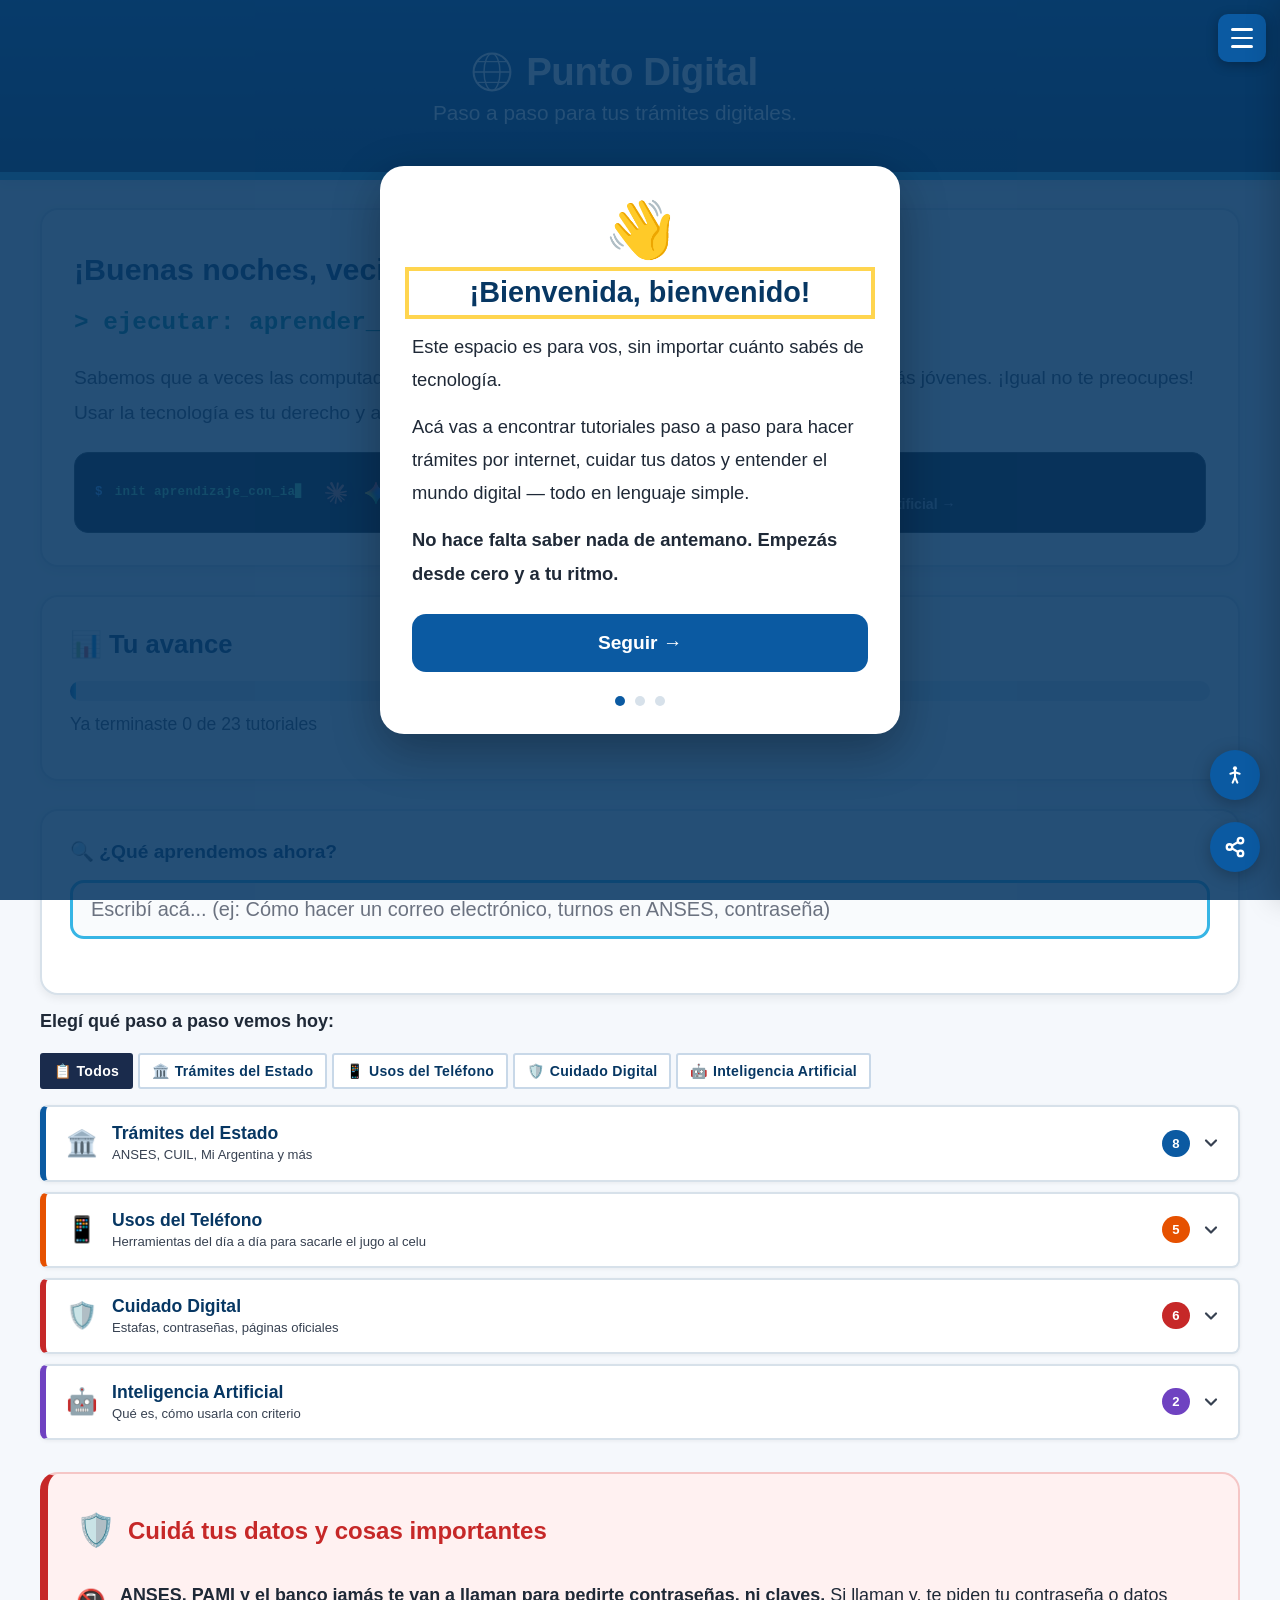
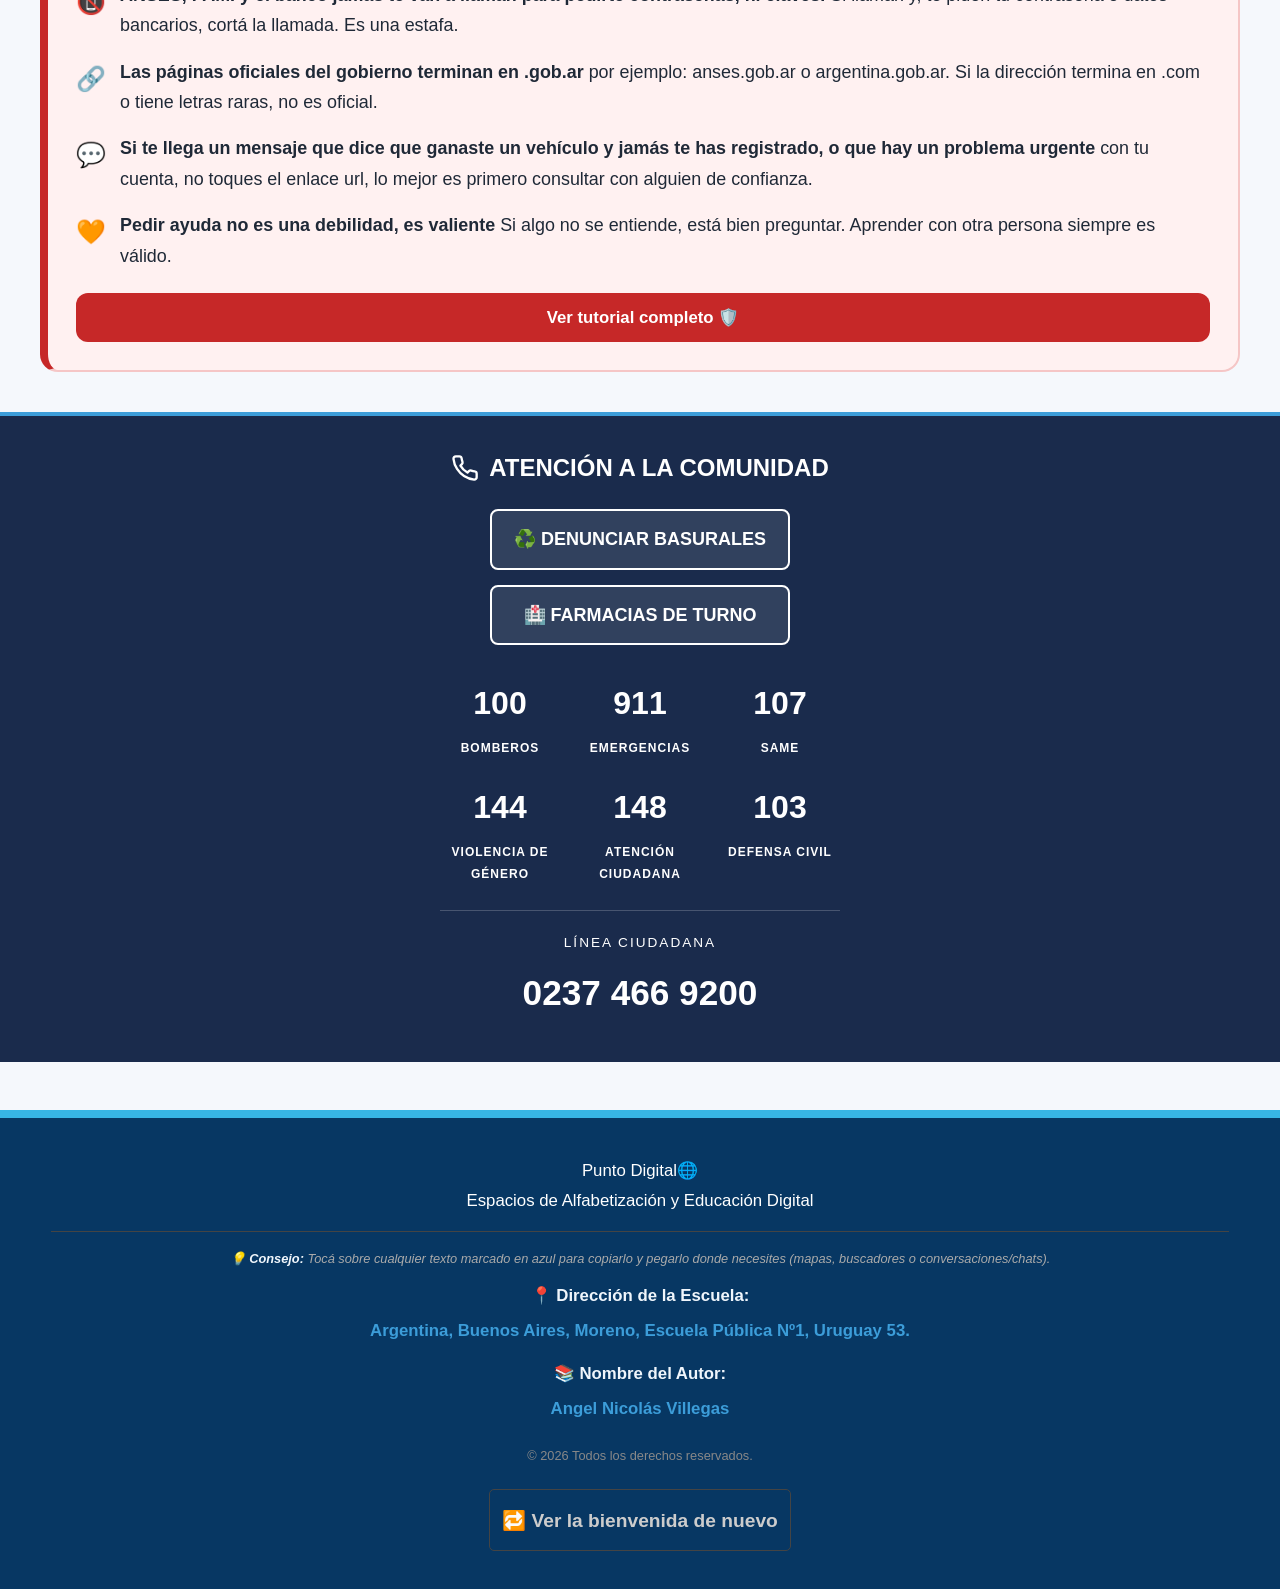
==== commit 1aeb6803: "Estado inicial Punto Digital" ====
--- a/index.html
+++ b/index.html
@@ -163,7 +163,7 @@
             </span>
             <h1>Punto Digital</h1>
         </button>
-        <p>Guía paso a paso para tus trámites digitales.</p>
+        <p>Paso a paso para tus trámites digitales.</p>
     </div>
 </header>
 
@@ -175,9 +175,39 @@
                parecieran que están hechos para los más jóvenes.
                ¡Igual no te preocupes! Usar la tecnología es tu derecho
                y acá te vamos a acompañar y asistir.</p>
-            <p style="margin-top:10px;">
-                <strong>Elegí qué querés resolver hoy y lo hacemos juntos por pasos:</strong>
-            </p>
+            <!-- ── CTA IA ──────────────────────────────── -->
+            <a href="./html/humanos-ia-aprendices.html"
+               class="cta-ia"
+               aria-label="Descubrí cómo aprender con Inteligencia Artificial">
+
+                <!-- título terminal -->
+                <span class="cta-ia-pre" aria-hidden="true">
+                    <span class="cta-ia-prompt">$</span> init aprendizaje_con_ia<span class="cta-ia-cursor">▋</span>
+                </span>
+
+                <!-- logos IA inline SVG -->
+                <span class="cta-ia-logos" aria-hidden="true">
+                <span class="cta-ia-logo" title="Claude">
+                    <img src="assets/icons/another-icons/AI_Claude_icon.svg" width="22" height="22" alt="Claude" loading="lazy" style="border-radius:6px;">
+                </span>
+
+                <span class="cta-ia-logo" title="Gemini">
+                    <img src="assets/icons/another-icons/AI_Gemini_icon.svg" width="22" height="22" alt="Gemini" loading="lazy">
+                </span>
+
+                <span class="cta-ia-logo" title="ChatGPT">
+                    <img src="assets/icons/another-icons/AI_ChatGPT_icon.svg" width="22" height="22" alt="ChatGPT" loading="lazy" style="border-radius:6px;">
+                </span>
+
+</span>
+
+                <span class="cta-ia-texto">
+                    <span class="cta-ia-titulo">Humanos e IA Aprendices</span>
+                    <span class="cta-ia-sub">Descubrí cómo aprender tecnología con ayuda de la Inteligencia Artificial →</span>
+                </span>
+            </a>
+            <!-- ── /CTA IA ─────────────────────────────── -->
+
             </section>
 
         <section class="seccion-buscador" aria-label="Buscar tutoriales">
@@ -198,6 +228,8 @@
                  role="status"></div>
         </section>
 
+        <p style="margin-top:10px;"> <strong>Elegí qué paso a paso vemos hoy:</strong></p>
+
         <nav id="menu-tutoriales"
              class="grid-menu"
              aria-label="Menú de tutoriales disponibles">
--- a/css/style.css
+++ b/css/style.css
@@ -2785,3 +2785,1085 @@
 }
 html.modo-alto-contraste .tutorial-separador { background: #FFD700 !important; }
 
+
+/* ==========================================================
+   CTA — Humanos e IA Aprendices
+   Botón terminal animado en la sección de introducción
+   ========================================================== */
+
+.cta-ia {
+    display: flex;
+    align-items: center;
+    gap: 14px;
+    margin-top: 22px;
+    padding: 18px 20px;
+    background: #0d1117;       /* fondo terminal oscuro */
+    border: 1.5px solid #30363d;
+    border-radius: 14px;
+    text-decoration: none;
+    color: inherit;
+    cursor: pointer;
+    position: relative;
+    overflow: hidden;
+    transition: border-color .25s, box-shadow .25s, transform .15s;
+    /* borde animado tipo neon al hover */
+    box-shadow: 0 0 0 0 rgba(99,220,150,0);
+}
+
+.cta-ia::before {
+    /* línea neon superior que barre de izquierda a derecha al hover */
+    content: '';
+    position: absolute;
+    top: 0; left: -100%; width: 100%; height: 2px;
+    background: linear-gradient(90deg, transparent, #63dc96, transparent);
+    transition: left .5s ease;
+}
+
+.cta-ia:hover {
+    border-color: #63dc96;
+    box-shadow: 0 0 18px rgba(99,220,150,.22), 0 4px 16px rgba(0,0,0,.3);
+    transform: translateY(-2px);
+}
+.cta-ia:hover::before { left: 100%; }
+.cta-ia:focus {
+    outline: 3px solid #63dc96;
+    outline-offset: 3px;
+}
+.cta-ia:active { transform: translateY(0); }
+
+/* Línea de terminal */
+.cta-ia-pre {
+    font-family: 'Courier New', Courier, monospace;
+    font-size: .78rem;
+    font-weight: bold;
+    color: #63dc96;
+    white-space: nowrap;
+    display: block;
+    letter-spacing: .03em;
+    min-width: 0;
+    /* solo en desktop — en mobile se oculta para ahorrar espacio */
+    display: none;
+}
+
+@media (min-width: 480px) {
+    .cta-ia-pre { display: block; }
+}
+
+.cta-ia-prompt { color: #58a6ff; margin-right: 4px; }
+
+/* Cursor parpadeante */
+.cta-ia-cursor {
+    display: inline-block;
+    animation: cta-blink .9s step-end infinite;
+    color: #63dc96;
+}
+@keyframes cta-blink {
+    0%, 100% { opacity: 1; }
+    50%       { opacity: 0; }
+}
+
+/* Logos IA */
+.cta-ia-logos {
+    display: flex;
+    align-items: center;
+    gap: 6px;
+    flex-shrink: 0;
+}
+
+.cta-ia-logo {
+    display: flex;
+    align-items: center;
+    justify-content: center;
+    width: 34px; height: 34px;
+    border-radius: 9px;
+    flex-shrink: 0;
+    transition: transform .2s;
+    filter: drop-shadow(0 2px 4px rgba(0,0,0,.4));
+}
+.cta-ia:hover .cta-ia-logo:nth-child(1) { transform: translateY(-3px); transition-delay: .0s; }
+.cta-ia:hover .cta-ia-logo:nth-child(2) { transform: translateY(-3px); transition-delay: .06s; }
+.cta-ia:hover .cta-ia-logo:nth-child(3) { transform: translateY(-3px); transition-delay: .12s; }
+
+/* Texto */
+.cta-ia-texto {
+    display: flex;
+    flex-direction: column;
+    gap: 3px;
+    min-width: 0;
+    flex: 1;
+}
+
+.cta-ia-titulo {
+    font-size: clamp(.95rem, 2.5vw, 1.1rem);
+    font-weight: 900;
+    color: #f0f6fc;
+    line-height: 1.2;
+    letter-spacing: -.01em;
+}
+
+.cta-ia-sub {
+    font-size: clamp(.78rem, 2vw, .88rem);
+    color: #8b949e;
+    line-height: 1.35;
+}
+
+/* Alto contraste */
+html.modo-alto-contraste .cta-ia {
+    background: #000 !important;
+    border-color: #FFD700 !important;
+}
+html.modo-alto-contraste .cta-ia:hover { box-shadow: none !important; }
+html.modo-alto-contraste .cta-ia-titulo { color: #FFD700 !important; }
+html.modo-alto-contraste .cta-ia-sub    { color: #ccc !important; }
+html.modo-alto-contraste .cta-ia-pre    { color: #FFD700 !important; }
+html.modo-alto-contraste .cta-ia-prompt { color: #fff !important; }
+html.modo-alto-contraste .cta-ia-cursor { color: #FFD700 !important; }
+
+
+
+
+
+/* ==========================================================
+   BRECHA DIGITAL — estilos específicos
+   brecha-digital/index.html → usa ../style.css como base
+   ========================================================== */
+/* ── Paleta — heredada de Punto Digital + acento propio ── */
+  /* variables: ver :root en style.css */
+
+  *, *::before, *::after { margin: 0; padding: 0; box-sizing: border-box; }
+  html { scroll-behavior: smooth; }
+
+  body {
+    background: var(--fondo);
+    color: var(--texto);
+    font-family: Arial, Helvetica, sans-serif;
+    font-size: clamp(16px, 3.8vw, 19px);
+    line-height: 1.8;
+    -webkit-text-size-adjust: 100%;
+  }
+
+  /* ── Skip link ── */
+  .skip { position: absolute; top: -60px; left: 10px; background: var(--azul);
+    color: #fff; padding: 8px 14px; border-radius: 8px; font-weight: bold;
+    z-index: 999; transition: top .2s; }
+  .skip:focus { top: 10px; }
+
+  /* ══════════════════════════════════════
+     HERO — gradiente institucional
+  ══════════════════════════════════════ */
+  .hero {
+    background: linear-gradient(160deg, var(--azul-osc) 0%, var(--azul) 55%, #1a6fb8 100%);
+    color: #fff;
+    padding: clamp(48px, 8vw, 80px) clamp(20px, 5vw, 60px) clamp(40px, 6vw, 64px);
+    border-bottom: 6px solid var(--celeste);
+    position: relative;
+    overflow: hidden;
+  }
+
+  /* línea decorativa diagonal — la firma visual de esta página */
+  .hero::before {
+    content: '';
+    position: absolute;
+    top: -40px; right: -60px;
+    width: 260px; height: 260px;
+    border: 28px solid rgba(55,181,229,.18);
+    border-radius: 50%;
+    pointer-events: none;
+  }
+  .hero::after {
+    content: '';
+    position: absolute;
+    bottom: -30px; right: 80px;
+    width: 160px; height: 160px;
+    border: 18px solid rgba(55,181,229,.1);
+    border-radius: 50%;
+    pointer-events: none;
+  }
+
+  .hero-inner { max-width: 820px; position: relative; z-index: 1; }
+
+  .hero-eyebrow {
+    display: inline-block;
+    background: rgba(55,181,229,.22);
+    border: 1px solid rgba(55,181,229,.4);
+    color: #b8e4f7;
+    font-size: .82rem;
+    font-weight: bold;
+    letter-spacing: .1em;
+    text-transform: uppercase;
+    padding: 5px 14px;
+    border-radius: 20px;
+    margin-bottom: 18px;
+  }
+
+  .hero h1 {
+    font-size: clamp(1.9rem, 6vw, 3.2rem);
+    font-weight: 900;
+    line-height: 1.15;
+    margin-bottom: 18px;
+    letter-spacing: -.01em;
+  }
+
+  .hero h1 span {
+    color: var(--celeste);
+    display: block;
+  }
+
+  .hero-bajada {
+    font-size: clamp(1rem, 2.5vw, 1.2rem);
+    opacity: .92;
+    max-width: 640px;
+    line-height: 1.7;
+    margin-bottom: 24px;
+  }
+
+  .hero-firma {
+    font-size: .9rem;
+    opacity: .7;
+    border-top: 1px solid rgba(255,255,255,.2);
+    padding-top: 14px;
+    margin-top: 14px;
+  }
+
+  /* ══════════════════════════════════════
+     CONTENEDOR GENERAL
+  ══════════════════════════════════════ */
+  .contenedor {
+    width: 94%;
+    max-width: 860px;
+    margin: 0 auto;
+    padding: clamp(32px, 5vw, 56px) 0 48px;
+  }
+
+  /* ══════════════════════════════════════
+     ÍNDICE / NAV
+  ══════════════════════════════════════ */
+  .nav-indice {
+    background: white;
+    border: 2px solid var(--borde);
+    border-left: 6px solid var(--celeste);
+    border-radius: var(--radius);
+    padding: 22px 26px;
+    margin-bottom: 40px;
+    box-shadow: var(--shadow);
+  }
+
+  .nav-indice h2 {
+    font-size: 1rem;
+    color: var(--azul-osc);
+    font-weight: 900;
+    letter-spacing: .05em;
+    text-transform: uppercase;
+    margin-bottom: 14px;
+  }
+
+  .nav-indice ol {
+    padding-left: 18px;
+    display: flex;
+    flex-direction: column;
+    gap: 7px;
+  }
+
+  .nav-indice a {
+    color: var(--azul);
+    text-decoration: none;
+    font-weight: bold;
+    font-size: .95rem;
+  }
+  .nav-indice a:hover { text-decoration: underline; }
+
+  /* ══════════════════════════════════════
+     SECCIONES
+  ══════════════════════════════════════ */
+  .seccion {
+    background: white;
+    border: 2px solid var(--borde);
+    border-radius: var(--radius);
+    padding: clamp(24px, 4vw, 40px);
+    margin-bottom: 28px;
+    box-shadow: var(--shadow);
+    animation: fadeIn .35s ease both;
+  }
+
+  @keyframes fadeIn {
+    from { opacity: 0; transform: translateY(10px); }
+    to   { opacity: 1; transform: translateY(0); }
+  }
+
+  .seccion-titulo {
+    display: flex;
+    align-items: center;
+    gap: 12px;
+    margin-bottom: 20px;
+    padding-bottom: 14px;
+    border-bottom: 2px solid var(--borde);
+  }
+
+  .seccion-num {
+    background: var(--azul);
+    color: white;
+    font-size: .8rem;
+    font-weight: 900;
+    width: 32px; height: 32px;
+    border-radius: 50%;
+    display: flex; align-items: center; justify-content: center;
+    flex-shrink: 0;
+  }
+
+  .seccion-titulo h2 {
+    font-size: clamp(1.15rem, 3vw, 1.5rem);
+    color: var(--azul-osc);
+    font-weight: 900;
+    line-height: 1.2;
+  }
+
+  .seccion p {
+    color: var(--suave);
+    font-size: clamp(.95rem, 2.2vw, 1.08rem);
+    line-height: 1.85;
+    margin-bottom: 14px;
+  }
+  .seccion p:last-child { margin-bottom: 0; }
+
+  /* ── Cita en primera persona ── */
+  .cita-personal {
+    background: var(--azul-osc);
+    color: #e8f0f8;
+    border-radius: 12px;
+    padding: 20px 24px;
+    margin: 20px 0;
+    font-size: clamp(.95rem, 2.2vw, 1.1rem);
+    line-height: 1.75;
+    font-style: italic;
+    position: relative;
+  }
+  .cita-personal::before {
+    content: '"';
+    position: absolute;
+    top: -4px; left: 14px;
+    font-size: 3.5rem;
+    color: var(--celeste);
+    line-height: 1;
+    font-style: normal;
+    opacity: .7;
+  }
+  .cita-personal p { color: inherit; padding-top: 16px; }
+
+  /* ── Definición en bloque ── */
+  .def-bloque {
+    border-left: 6px solid var(--celeste);
+    padding: 14px 18px;
+    background: #EAF6FD;
+    border-radius: 0 10px 10px 0;
+    margin: 16px 0;
+  }
+  .def-bloque strong {
+    display: block;
+    color: var(--azul-osc);
+    font-size: 1rem;
+    margin-bottom: 5px;
+  }
+  .def-bloque span {
+    color: var(--suave);
+    font-size: .95rem;
+    line-height: 1.7;
+  }
+
+  /* ── Alerta / nota ── */
+  .alerta {
+    background: var(--amarillo);
+    color: var(--am-txt);
+    border-left: 6px solid #FFCA2C;
+    border-radius: 0 12px 12px 0;
+    padding: 16px 20px;
+    margin: 18px 0;
+    font-size: .95rem;
+    line-height: 1.7;
+  }
+
+  /* ── Tarjetas de tres conceptos: Acceso / Uso / Apropiación ── */
+  .triple-grid {
+    display: grid;
+    grid-template-columns: repeat(auto-fit, minmax(220px, 1fr));
+    gap: 14px;
+    margin: 22px 0;
+  }
+
+  .triple-card {
+    border-radius: 12px;
+    padding: 18px;
+    border: 2px solid transparent;
+  }
+  .triple-card.acceso    { background: #EBF4FF; border-color: var(--azul); }
+  .triple-card.uso       { background: #EAF6FD; border-color: var(--celeste); }
+  .triple-card.apropiac  { background: #EEF7E0; border-color: var(--verde); }
+
+  .triple-card h3 {
+    font-size: 1rem;
+    font-weight: 900;
+    margin-bottom: 8px;
+    color: var(--azul-osc);
+  }
+  .triple-card p {
+    font-size: .88rem;
+    line-height: 1.65;
+    color: var(--suave);
+    margin: 0 !important;
+  }
+
+  /* ── Tabla de afecta/favorece ── */
+  .tabla-wrap {
+    overflow-x: auto;
+    margin: 20px 0;
+    border-radius: 12px;
+    border: 2px solid var(--borde);
+  }
+
+  table {
+    width: 100%;
+    border-collapse: collapse;
+    font-size: .92rem;
+  }
+
+  thead th {
+    background: var(--azul);
+    color: white;
+    padding: 12px 16px;
+    text-align: left;
+    font-weight: 900;
+    font-size: .88rem;
+    letter-spacing: .04em;
+  }
+
+  tbody tr:nth-child(even) { background: #F5F8FC; }
+  tbody tr:nth-child(odd)  { background: white; }
+
+  tbody td {
+    padding: 11px 16px;
+    color: var(--suave);
+    border-bottom: 1px solid var(--borde);
+    vertical-align: top;
+    line-height: 1.5;
+    font-size: .9rem;
+  }
+
+  tbody td:first-child { font-weight: bold; color: var(--texto); }
+
+  /* ── Barrio: estilo cuaderno manuscrito ── */
+  .barrio-bloque {
+    background: #FFFEF0;
+    border: 2px solid #E5D88A;
+    border-radius: var(--radius);
+    padding: clamp(22px, 4vw, 36px);
+    position: relative;
+    /* líneas de cuaderno */
+    background-image: repeating-linear-gradient(
+      to bottom,
+      transparent,
+      transparent 35px,
+      #EDE9C4 35px,
+      #EDE9C4 36px
+    );
+    background-size: 100% 36px;
+    background-position: 0 28px;
+  }
+
+  .barrio-bloque p {
+    color: #2C2C1A !important;
+    font-size: clamp(.95rem, 2.2vw, 1.08rem);
+    line-height: 2.25;
+  }
+
+  .barrio-titulo {
+    font-size: .8rem;
+    font-weight: 900;
+    letter-spacing: .1em;
+    text-transform: uppercase;
+    color: #7B6A00;
+    margin-bottom: 14px;
+    display: flex;
+    align-items: center;
+    gap: 8px;
+  }
+
+  /* ── Consecuencias: lista con ícono ── */
+  .lista-consec {
+    list-style: none;
+    display: flex;
+    flex-direction: column;
+    gap: 12px;
+    margin: 16px 0;
+  }
+
+  .lista-consec li {
+    display: flex;
+    gap: 12px;
+    align-items: flex-start;
+    font-size: .95rem;
+    color: var(--suave);
+    line-height: 1.65;
+  }
+
+  .lista-consec .ico {
+    flex-shrink: 0;
+    width: 28px; height: 28px;
+    background: var(--rojo);
+    color: white;
+    border-radius: 50%;
+    display: flex; align-items: center; justify-content: center;
+    font-size: .75rem;
+    font-weight: 900;
+    margin-top: 1px;
+  }
+
+  /* ── Sección personal: fondo oscuro ── */
+  .seccion.personal {
+    background: var(--azul-osc);
+    color: #e0ecf8;
+    border-color: #1a4d80;
+  }
+  .seccion.personal .seccion-titulo { border-color: rgba(55,181,229,.3); }
+  .seccion.personal .seccion-titulo h2 { color: var(--celeste); }
+  .seccion.personal p { color: #c8ddf0; }
+  .seccion.personal .seccion-num { background: var(--celeste); color: var(--azul-osc); }
+
+  /* ── Preguntas del programa de radio ── */
+  .radio-bloque {
+    background: #F0F4F8;
+    border-radius: 12px;
+    padding: 20px 22px;
+    margin: 18px 0;
+    border-left: 5px solid var(--celeste);
+  }
+  .radio-bloque .radio-label {
+    font-size: .75rem;
+    font-weight: 900;
+    letter-spacing: .1em;
+    text-transform: uppercase;
+    color: var(--azul);
+    margin-bottom: 8px;
+  }
+  .radio-bloque p { margin: 0; font-size: .95rem; }
+
+  /* ── Footer ── */
+  footer {
+    background: var(--azul-osc);
+    color: #cdd9e8;
+    text-align: center;
+    padding: 36px 20px;
+    border-top: 6px solid var(--celeste);
+    font-size: .88rem;
+    line-height: 1.8;
+  }
+  footer strong { color: white; }
+
+  /* ── Responsive ── */
+  @media (max-width: 600px) {
+    .triple-grid { grid-template-columns: 1fr; }
+    .barrio-bloque { background-image: none; background: #FFFEF0; }
+  }
+
+  @media (prefers-reduced-motion: reduce) {
+    *, *::before, *::after { animation-duration: 1ms !important; transition-duration: 1ms !important; }
+  }
+
+  :focus-visible { outline: 4px solid #FFD54F; outline-offset: 3px; }
+
+/* ==========================================================
+   HUMANOS E IA APRENDICES — estilos específicos
+   brecha-digital/humanos-ia-aprendices.html → usa ../style.css
+   ========================================================== */
+/* variables: ver :root en style.css */
+
+*, *::before, *::after { margin: 0; padding: 0; box-sizing: border-box; }
+html { scroll-behavior: smooth; }
+
+body {
+  background: var(--fondo);
+  color: var(--texto);
+  font-family: Arial, Helvetica, sans-serif;
+  font-size: clamp(15px, 3.5vw, 18px);
+  line-height: 1.8;
+  -webkit-text-size-adjust: 100%;
+}
+
+.skip { position: absolute; top:-60px; left:10px; background:var(--azul);
+  color:#fff; padding:8px 14px; border-radius:8px; font-weight:bold;
+  z-index:999; transition:top .2s; }
+.skip:focus { top:10px; }
+
+/* ══ HERO ══════════════════════════════════════════ */
+.hero {
+  background: var(--t-bg);
+  color: var(--t-text);
+  padding: clamp(40px,7vw,72px) clamp(20px,5vw,56px) clamp(36px,5vw,56px);
+  border-bottom: 3px solid #21262d;
+  position: relative; overflow: hidden;
+}
+
+/* grid de puntos tipo IDE */
+.hero::before {
+  content: '';
+  position: absolute; inset: 0;
+  background-image: radial-gradient(circle, #30363d 1px, transparent 1px);
+  background-size: 28px 28px;
+  opacity: .35;
+  pointer-events: none;
+}
+
+/* barra de título tipo ventana de terminal */
+.terminal-bar {
+  display: flex; align-items: center; gap: 7px;
+  margin-bottom: 22px; position: relative; z-index: 1;
+}
+.t-dot {
+  width: 12px; height: 12px; border-radius: 50%; flex-shrink: 0;
+}
+.t-dot.red    { background: #ff5f57; }
+.t-dot.yellow { background: #ffbd2e; }
+.t-dot.green  { background: #28c840; }
+.t-filename {
+  margin-left: 8px;
+  font-family: 'Courier New', monospace;
+  font-size: .82rem;
+  color: #8b949e;
+}
+
+.hero-inner { max-width: 820px; position: relative; z-index: 1; }
+
+.hero-eyebrow {
+  font-family: 'Courier New', monospace;
+  font-size: .8rem;
+  color: var(--t-green);
+  margin-bottom: 14px;
+  display: block;
+  letter-spacing: .04em;
+}
+
+.hero h1 {
+  font-size: clamp(1.8rem, 6vw, 3rem);
+  font-weight: 900;
+  line-height: 1.12;
+  margin-bottom: 18px;
+  color: #f0f6fc;
+  letter-spacing: -.02em;
+}
+.hero h1 .accent { color: var(--t-green); }
+
+.hero-bajada {
+  font-size: clamp(.95rem, 2.4vw, 1.1rem);
+  color: #8b949e;
+  max-width: 620px;
+  line-height: 1.7;
+  margin-bottom: 26px;
+}
+
+/* logos IA en el hero */
+.hero-logos {
+  display: flex; align-items: center; gap: 10px;
+  flex-wrap: wrap;
+}
+.hero-logo-chip {
+  display: flex; align-items: center; gap: 7px;
+  background: #161b22;
+  border: 1px solid #30363d;
+  border-radius: 20px;
+  padding: 6px 13px;
+  font-size: .82rem;
+  color: #c9d1d9;
+  font-weight: bold;
+}
+.hero-logo-chip svg { flex-shrink: 0; }
+
+/* ══ LAYOUT ════════════════════════════════════════ */
+.contenedor {
+  width: 94%; max-width: 860px;
+  margin: 0 auto;
+  padding: clamp(28px,5vw,52px) 0 48px;
+}
+
+/* ══ SECCIONES ═════════════════════════════════════ */
+.seccion {
+  background: white;
+  border: 2px solid var(--borde);
+  border-radius: var(--radius);
+  padding: clamp(22px,4vw,38px);
+  margin-bottom: 26px;
+  box-shadow: var(--shadow);
+}
+
+.seccion.dark {
+  background: #161b22;
+  border-color: #30363d;
+  color: var(--t-text);
+}
+
+.seccion-header {
+  display: flex; align-items: center; gap: 12px;
+  margin-bottom: 18px;
+  padding-bottom: 14px;
+  border-bottom: 2px solid var(--borde);
+}
+.seccion.dark .seccion-header { border-color: #30363d; }
+
+.seccion-num {
+  background: var(--azul); color: white;
+  font-size: .78rem; font-weight: 900;
+  width: 30px; height: 30px; border-radius: 50%;
+  display: flex; align-items: center; justify-content: center;
+  flex-shrink: 0;
+}
+.seccion.dark .seccion-num { background: var(--t-green); color: #0d1117; }
+
+.seccion-header h2 {
+  font-size: clamp(1.05rem, 2.8vw, 1.4rem);
+  color: var(--azul-osc); font-weight: 900; line-height: 1.2;
+}
+.seccion.dark .seccion-header h2 { color: var(--t-green); }
+
+.seccion p {
+  color: var(--suave);
+  font-size: clamp(.9rem, 2.1vw, 1rem);
+  line-height: 1.85; margin-bottom: 13px;
+}
+.seccion p:last-child { margin-bottom: 0; }
+.seccion.dark p { color: #8b949e; }
+
+/* ══ BLOQUE TERMINAL ════════════════════════════════ */
+.terminal-bloque {
+  background: var(--t-bg);
+  border: 1px solid var(--t-borde);
+  border-radius: 10px;
+  padding: 18px 20px;
+  margin: 16px 0;
+  font-family: 'Courier New', Courier, monospace;
+  font-size: clamp(.78rem, 2vw, .9rem);
+  line-height: 2;
+  overflow-x: auto;
+}
+.t-com    { color: #8b949e; }  /* comentario */
+.t-kw     { color: var(--t-purple); } /* keyword */
+.t-str    { color: var(--t-yellow); } /* string */
+.t-fn     { color: var(--t-blue); }   /* función */
+.t-val    { color: var(--t-green); }  /* valor */
+.t-plain  { color: var(--t-text); }
+
+/* ══ LÍNEA DE TIEMPO ════════════════════════════════ */
+.timeline {
+  position: relative;
+  padding-left: 28px;
+  margin: 18px 0;
+}
+.timeline::before {
+  content: '';
+  position: absolute;
+  left: 7px; top: 6px; bottom: 6px;
+  width: 2px;
+  background: linear-gradient(to bottom, var(--celeste), var(--azul));
+  border-radius: 2px;
+}
+.tl-item {
+  position: relative;
+  margin-bottom: 18px;
+}
+.tl-item:last-child { margin-bottom: 0; }
+.tl-item::before {
+  content: '';
+  position: absolute;
+  left: -24px; top: 7px;
+  width: 10px; height: 10px;
+  background: var(--celeste);
+  border-radius: 50%;
+  border: 2px solid white;
+  box-shadow: 0 0 0 2px var(--celeste);
+}
+.tl-año {
+  font-size: .75rem; font-weight: 900;
+  color: var(--azul); letter-spacing: .06em;
+  text-transform: uppercase; margin-bottom: 3px;
+}
+.tl-titulo {
+  font-weight: 900; color: var(--azul-osc);
+  font-size: clamp(.9rem, 2.2vw, 1rem);
+  margin-bottom: 4px;
+}
+.tl-desc {
+  font-size: clamp(.82rem, 1.9vw, .92rem);
+  color: var(--suave); line-height: 1.6;
+}
+
+/* ══ TARJETAS IA ════════════════════════════════════ */
+.ia-grid {
+  display: grid;
+  grid-template-columns: repeat(auto-fit, minmax(220px, 1fr));
+  gap: 14px; margin: 18px 0;
+}
+.ia-card {
+  border-radius: 12px;
+  border: 2px solid var(--t-borde);
+  background: #7e95b6;
+  padding: 18px;
+  display: flex; flex-direction: column; gap: 10px;
+  transition: border-color .2s, transform .15s;
+}
+.ia-card:hover { border-color: var(--t-green); transform: translateY(-2px); }
+.ia-card-header {
+  display: flex; align-items: center; gap: 10px;
+}
+.ia-card-logo {
+  width: 36px; height: 36px; border-radius: 9px;
+  display: flex; align-items: center; justify-content: center;
+  flex-shrink: 0;
+}
+.ia-card-nombre {
+  font-weight: 900; color: #f0f6fc;
+  font-size: .95rem; line-height: 1.2;
+}
+.ia-card-sub { font-size: .78rem; color: #8b949e; }
+.ia-card-desc {
+  font-size: .85rem; color: #8b949e; line-height: 1.6;
+}
+.ia-card-link {
+  display: inline-flex; align-items: center; gap: 5px;
+  background: #86b9ff; border: 1px solid #6db1ff;
+  color: var(--t-green); text-decoration: none;
+  font-size: .78rem; font-weight: bold;
+  padding: 7px 12px; border-radius: 7px;
+  transition: background .15s;
+  width: fit-content;
+}
+.ia-card-link:hover { background: #000000; }
+
+/* ══ RECURSOS GRID ══════════════════════════════════ */
+.recursos-grid {
+  display: grid;
+  grid-template-columns: repeat(auto-fit, minmax(200px, 1fr));
+  gap: 12px; margin: 16px 0;
+}
+.recurso-card {
+  background: white; border: 2px solid var(--borde);
+  border-radius: 12px; padding: 16px;
+  text-decoration: none; color: inherit;
+  display: flex; flex-direction: column; gap: 7px;
+  transition: border-color .2s, transform .15s, box-shadow .2s;
+}
+.recurso-card:hover {
+  border-color: var(--celeste);
+  transform: translateY(-2px);
+  box-shadow: 0 6px 18px rgba(55,181,229,.15);
+}
+.recurso-card:focus { outline: 3px solid #FFD54F; outline-offset: 2px; }
+.recurso-emoji { font-size: 1.4rem; line-height: 1; }
+.recurso-nombre { font-weight: 900; color: var(--azul-osc); font-size: .92rem; }
+.recurso-desc   { font-size: .8rem; color: var(--suave); line-height: 1.5; }
+.recurso-tag {
+  font-size: .7rem; font-weight: bold; letter-spacing: .05em;
+  text-transform: uppercase; padding: 3px 8px;
+  border-radius: 20px; width: fit-content;
+}
+.tag-gratis  { background: #EEF7E0; color: #1a6b34; }
+.tag-oficial { background: #EBF4FF; color: #0B5AA2; }
+.tag-abierto { background: #F0F4F8; color: #374151; }
+
+/* ══ BLOQUE CITA ════════════════════════════════════ */
+.cita {
+  background: var(--azul-osc); color: #000000;
+  border-radius: 12px; padding: 20px 24px;
+  margin: 18px 0; font-style: italic;
+  font-size: clamp(.9rem, 2.1vw, 1rem);
+  line-height: 1.75; position: relative;
+}
+.cita::before {
+  content: '"'; position: absolute;
+  top: -6px; left: 14px; font-size: 3rem;
+  color: var(--celeste); line-height: 1;
+  font-style: normal; opacity: .6;
+}
+.cita p { color: inherit; padding-top: 14px; }
+
+/* ══ NOTA / ALERTA ══════════════════════════════════ */
+.nota {
+  background: #207dd4; color: #664D03;
+  border-left: 5px solid #FFCA2C;
+  border-radius: 0 10px 10px 0;
+  padding: 14px 18px; margin: 16px 0;
+  font-size: .88rem; line-height: 1.7;
+}
+
+/* ══ TODO BADGE ═════════════════════════════════════ */
+.todo-bloque {
+  background: #000000;
+  border: 1px dashed #000000;
+  border-radius: 10px;
+  padding: 16px 18px;
+  margin: 18px 0;
+}
+.todo-titulo {
+  font-family: 'Courier New', monospace;
+  font-size: .78rem; color: var(--t-yellow);
+  font-weight: bold; letter-spacing: .04em;
+  margin-bottom: 10px;
+}
+.todo-items { list-style: none; display: flex; flex-direction: column; gap: 6px; }
+.todo-items li {
+  font-family: 'Courier New', monospace;
+  font-size: .8rem; color: #000000;
+  display: flex; align-items: flex-start; gap: 8px;
+}
+.todo-items li::before { content: '//'; color: #000000; flex-shrink: 0; }
+
+/* ══ ÍNDICE ═════════════════════════════════════════ */
+.indice {
+  background: white; border: 2px solid var(--borde);
+  border-left: 6px solid var(--celeste);
+  border-radius: var(--radius);
+  padding: 20px 24px; margin-bottom: 36px;
+  box-shadow: var(--shadow);
+}
+.indice h2 {
+  font-size: .88rem; font-weight: 900;
+  color: var(--azul-osc); letter-spacing: .06em;
+  text-transform: uppercase; margin-bottom: 12px;
+}
+.indice ol { padding-left: 16px; display: flex; flex-direction: column; gap: 6px; }
+.indice a { color: var(--azul); font-weight: bold; font-size: .9rem; text-decoration: none; }
+.indice a:hover { text-decoration: underline; }
+
+/* ══ FOOTER ══════════════════════════════════════════ */
+footer {
+  background: var(--t-bg); color: #8b949e;
+  text-align: center; padding: 36px 20px;
+  border-top: 3px solid #21262d;
+  font-size: .85rem; line-height: 1.8;
+}
+footer strong { color: #f0f6fc; }
+footer a { color: var(--t-green); text-decoration: none; }
+footer a:hover { text-decoration: underline; }
+
+/* ==========================================================
+   NAVEGACIÓN ENTRE PÁGINAS — footer-nav-paginas
+   Compartido por brecha-digital y humanos-ia-aprendices
+   ========================================================== */
+
+.footer-nav-paginas {
+    display: flex;
+    align-items: center;
+    justify-content: center;
+    flex-wrap: wrap;
+    gap: 8px;
+    margin-bottom: 24px;
+    padding-bottom: 20px;
+    border-bottom: 1px solid rgba(255,255,255,.12);
+}
+
+.footer-nav-btn {
+    color: #c8d8e8;
+    text-decoration: none;
+    font-size: .88rem;
+    font-weight: bold;
+    padding: 6px 12px;
+    border-radius: 8px;
+    border: 1px solid rgba(255,255,255,.15);
+    transition: background .15s, color .15s, border-color .15s;
+    white-space: nowrap;
+}
+.footer-nav-btn:hover {
+    background: rgba(55,181,229,.15);
+    border-color: var(--celeste);
+    color: white;
+}
+.footer-nav-btn:focus { outline: 3px solid #FFD54F; outline-offset: 2px; }
+
+.footer-nav-sep {
+    color: rgba(255,255,255,.3);
+    font-size: 1rem;
+    user-select: none;
+}
+
+.footer-nav-actual {
+    font-size: .88rem;
+    font-weight: bold;
+    color: var(--celeste);
+    padding: 6px 12px;
+    border-radius: 8px;
+    background: rgba(55,181,229,.1);
+    border: 1px solid rgba(55,181,229,.3);
+    white-space: nowrap;
+}
+
+/* Botón volver al inicio dentro del hero de brecha-digital */
+.bd-volver-inicio {
+    display: inline-flex;
+    align-items: center;
+    gap: 6px;
+    color: rgba(255,255,255,.65);
+    text-decoration: none;
+    font-size: .82rem;
+    font-weight: bold;
+    letter-spacing: .03em;
+    padding: 5px 10px;
+    border-radius: 6px;
+    border: 1px solid rgba(255,255,255,.2);
+    margin-bottom: 16px;
+    transition: color .15s, border-color .15s, background .15s;
+}
+.bd-volver-inicio:hover {
+    color: white;
+    border-color: rgba(255,255,255,.5);
+    background: rgba(255,255,255,.08);
+}
+.bd-volver-inicio:focus { outline: 3px solid #FFD54F; outline-offset: 2px; }
+
+/* Alto contraste */
+html.modo-alto-contraste .footer-nav-btn    { color: #FFD700 !important; border-color: #FFD700 !important; }
+html.modo-alto-contraste .footer-nav-actual { color: #000 !important; background: #FFD700 !important; border-color: #FFD700 !important; }
+html.modo-alto-contraste .bd-volver-inicio  { color: #FFD700 !important; border-color: #FFD700 !important; }
+/* ── Fix escalado tipográfico contenido dinámico ── */
+.btn-nav,
+.nav-tutorial-contador,
+.btn-accion,
+.acciones-tutorial button { font-size: var(--fs-sm) !important; }
+.tutorial-detalle { font-size: var(--fs-md) !important; }
+.paso-tutorial p  { font-size: var(--fs-lg) !important; }
+.paso-tutorial h3 { font-size: var(--fs-xl) !important; }
+.btn-compartir-accion { font-size: var(--fs-sm) !important; }
+.nota-tutorial { font-size: var(--fs-sm) !important; }
+/* ==================================================
+   FASE UI 1 — INDEX.HTML
+   ================================================== */
+
+/* ==================================================
+   FASE UI 1 — GLOBO PUNTO DIGITAL
+   ================================================== */
+
+@keyframes globo-flotar {
+    0%,
+    100% {
+        transform: translateY(0) rotate(0deg);
+    }
+
+    25% {
+        transform: translateY(-2px) rotate(-1deg);
+    }
+
+    50% {
+        transform: translateY(-4px) rotate(0deg);
+    }
+
+    75% {
+        transform: translateY(-2px) rotate(1deg);
+    }
+}
+
+.header-logo-svg {
+    display: block;
+    transform-origin: center;
+    animation: globo-flotar 5s ease-in-out infinite;
+    transition:
+        filter 0.25s ease,
+        transform 0.25s ease;
+}
+
+.header-titulo-btn:hover .header-logo-svg {
+    filter: drop-shadow(0 0 10px rgba(0, 204, 255, 0.45));
+}
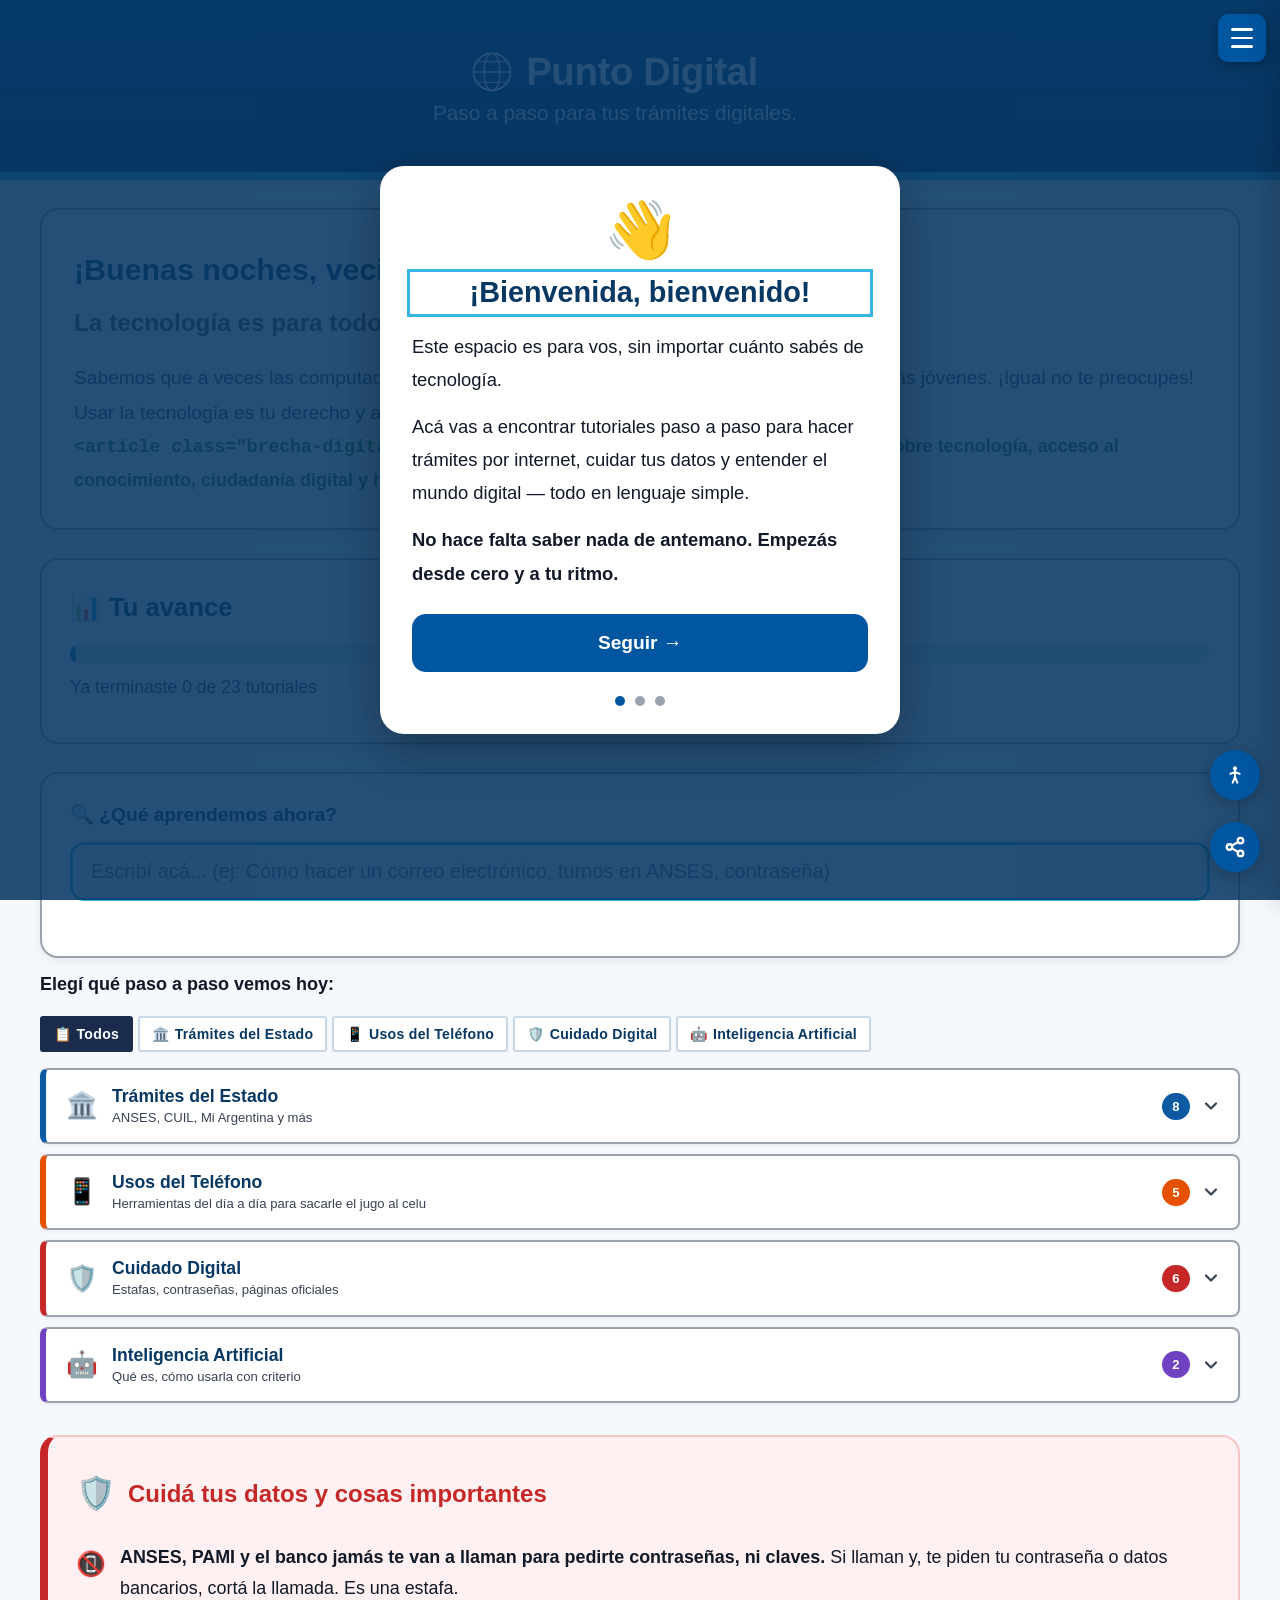
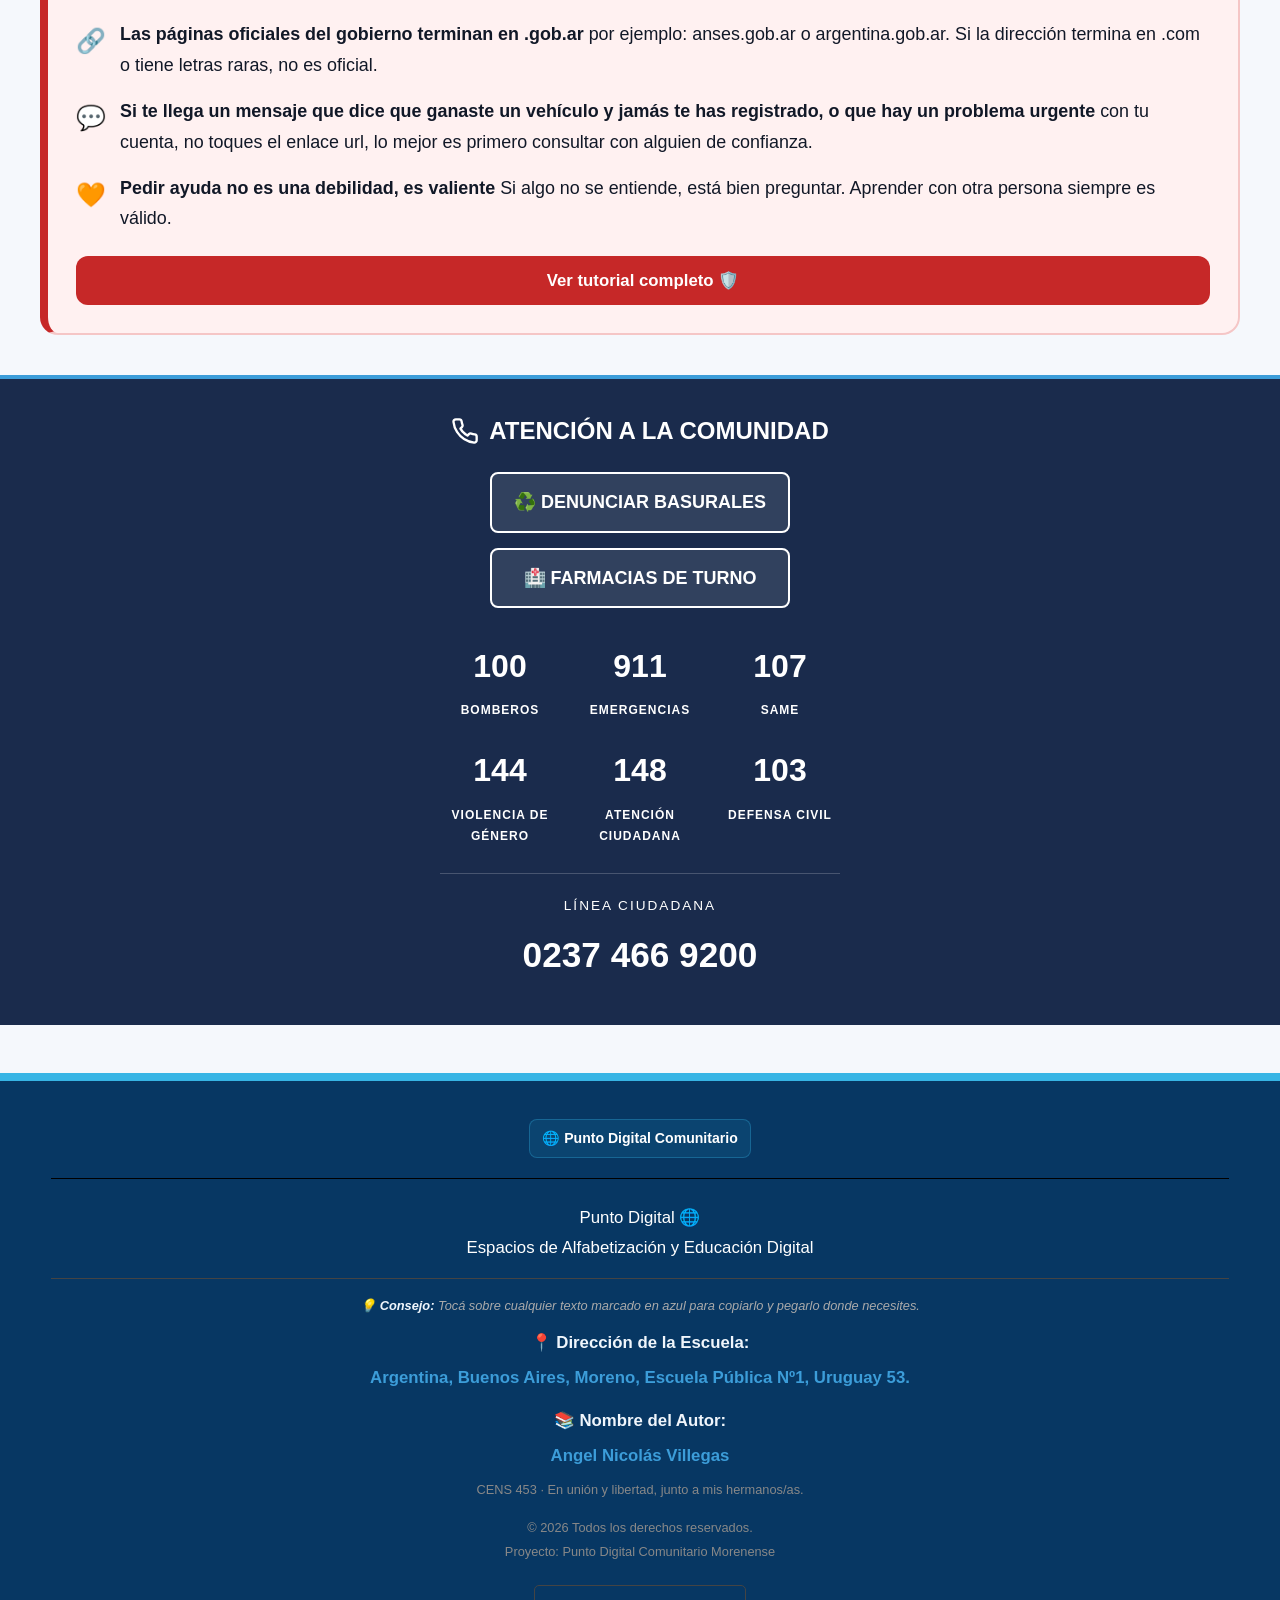
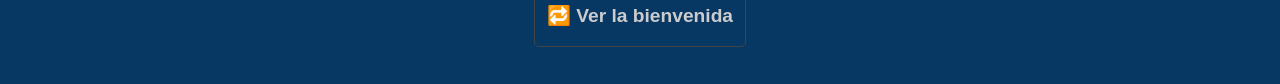
==== commit 51b3b18c: "refactor(accesibilidad): unificar sistema de contraste, optimizar variables CSS y simplificar footer" ====
--- a/index.html
+++ b/index.html
@@ -15,7 +15,7 @@
     <meta property="og:locale"      content="es_AR">
     <meta property="og:type"        content="website">
 
-    <link rel="stylesheet" href="css/style.css">
+    <link rel="stylesheet" href="../css/style.css">
 
     <link rel="manifest" href="manifest.json">
     <link rel="apple-touch-icon" href="./assets/icons/icon-192.png">
@@ -175,38 +175,54 @@
                parecieran que están hechos para los más jóvenes.
                ¡Igual no te preocupes! Usar la tecnología es tu derecho
                y acá te vamos a acompañar y asistir.</p>
-            <!-- ── CTA IA ──────────────────────────────── -->
-            <a href="./html/humanos-ia-aprendices.html"
-               class="cta-ia"
-               aria-label="Descubrí cómo aprender con Inteligencia Artificial">
-
-                <!-- título terminal -->
-                <span class="cta-ia-pre" aria-hidden="true">
-                    <span class="cta-ia-prompt">$</span> init aprendizaje_con_ia<span class="cta-ia-cursor">▋</span>
-                </span>
-
-                <!-- logos IA inline SVG -->
-                <span class="cta-ia-logos" aria-hidden="true">
-                <span class="cta-ia-logo" title="Claude">
-                    <img src="assets/icons/another-icons/AI_Claude_icon.svg" width="22" height="22" alt="Claude" loading="lazy" style="border-radius:6px;">
-                </span>
-
-                <span class="cta-ia-logo" title="Gemini">
-                    <img src="assets/icons/another-icons/AI_Gemini_icon.svg" width="22" height="22" alt="Gemini" loading="lazy">
-                </span>
-
-                <span class="cta-ia-logo" title="ChatGPT">
-                    <img src="assets/icons/another-icons/AI_ChatGPT_icon.svg" width="22" height="22" alt="ChatGPT" loading="lazy" style="border-radius:6px;">
-                </span>
-
+<!-- ── CTA BRECHA DIGITAL ──────────────────────────────── -->
+
+<a href="./brecha-digital/index.html"
+class="cta-brecha"
+aria-label="Leer Brecha Digital">
+
+<!-- etiqueta tipo documento web -->
+<span class="cta-brecha-etiqueta" aria-hidden="true">
+    &lt;article class="brecha-digital"&gt;
 </span>
 
-                <span class="cta-ia-texto">
-                    <span class="cta-ia-titulo">Humanos e IA Aprendices</span>
-                    <span class="cta-ia-sub">Descubrí cómo aprender tecnología con ayuda de la Inteligencia Artificial →</span>
-                </span>
-            </a>
-            <!-- ── /CTA IA ─────────────────────────────── -->
+<!-- iconos -->
+<span class="cta-brecha-iconos" aria-hidden="true">
+
+    <span class="cta-brecha-icono" title="Internet">
+        🌐
+    </span>
+
+    <span class="cta-brecha-icono" title="Educación">
+        📚
+    </span>
+
+    <span class="cta-brecha-icono" title="Tecnología">
+        💻
+    </span>
+
+    <span class="cta-brecha-icono" title="Ciudadanía">
+        🏛️
+    </span>
+
+</span>
+
+<!-- contenido -->
+<span class="cta-brecha-texto">
+
+    <span class="cta-brecha-titulo">
+        Brecha Digital
+    </span>
+
+    <span class="cta-brecha-sub">
+        Una lectura introductoria sobre tecnología, acceso al conocimiento, ciudadanía digital y herramientas para desenvolverse en el mundo conectado →
+    </span>
+
+</span>
+
+</a>
+
+<!-- ── /CTA BRECHA DIGITAL ─────────────────────────────── -->
 
             </section>
 
@@ -378,94 +394,102 @@
 </section>
 
     <footer class="footer" id="pie-pagina" role="contentinfo">
-    <div class="container">
-        <p>Punto Digital🌐<br>
-           Espacios de Alfabetización y Educación Digital</p>
-
-        <div style="margin-top:15px; border-top:1px solid #444; padding-top:15px; font-size:0.9rem;">
-            
-            <p style="font-size: 0.8rem; color: #aaa; margin-bottom: 10px; font-style: italic;">
-                💡 <strong>Consejo:</strong> Tocá sobre cualquier texto marcado en azul para copiarlo y pegarlo donde necesites (mapas, buscadores o conversaciones/chats).
-            </p>
-
-            <p style="margin:8px 0;">
-                📍 <strong>Dirección de la Escuela:</strong><br>
-                <span id="texto-direccion"
-                      style="cursor:pointer; color:#3C9DD9; font-weight:bold; display:block; padding:5px 0;"
-                      title="Tocá para copiar"
-                      aria-label="Argentina, Buenos Aires, Moreno, Escuela Nº1, Uruguay 53.">
-                    Argentina, Buenos Aires, Moreno, Escuela Pública Nº1, Uruguay 53.
-                </span>
-            </p>
-
-            <p style="margin:8px 0;">
-                📚 <strong>Nombre del Autor:</strong><br>
-                <span id="texto-autor"
-                      style="cursor:pointer; color:#3C9DD9; font-weight:bold; display:block; padding:5px 0;"
-                      title="Tocá para copiar el nombre del autor">
-                    Angel Nicolás Villegas
-                </span>
-            </p>            
-
-            <p style="margin-top:15px; font-size:0.8rem; color:#888;">
-                © <span id="anio-actual"></span> Todos los derechos reservados.
-            </p>
-        </div>
-
-        <div style="margin-top:12px;">
-            <button
-                onclick="if(window.PD_Onboarding){window.PD_Onboarding.resetear();window.PD_Onboarding.mostrar();}"
-                style="background:none; border:1px solid #444; border-radius:5px; color:#ccc; cursor:pointer;
-                       font-size:0.85rem; padding:8px 12px; margin-top:10px;"
-                aria-label="Ver nuevamente la bienvenida de la aplicación">
-                🔁 Ver la bienvenida de nuevo
-            </button>
-        </div>
-    </div>
-    </footer>
+  <div class="container">
+
+    <nav class="footer-nav-paginas" aria-label="Navegación principal del sitio">
+      <span class="footer-nav-actual" aria-current="page">
+        🌐 Punto Digital Comunitario
+      </span>
+    </nav>
+
+    <p style="margin-top: 20px;">Punto Digital 🌐<br>
+       Espacios de Alfabetización y Educación Digital</p>
+
+    <div style="margin-top:15px; border-top:1px solid #444; padding-top:15px; font-size:0.9rem; text-align: center;">
+        
+        <p style="font-size: 0.8rem; color: #aaa; margin-bottom: 10px; font-style: italic;">
+            💡 <strong>Consejo:</strong> Tocá sobre cualquier texto marcado en azul para copiarlo y pegarlo donde necesites.
+        </p>
+
+        <p style="margin:8px 0;">
+            📍 <strong>Dirección de la Escuela:</strong><br>
+            <span id="texto-direccion"
+                  style="cursor:pointer; color:#3C9DD9; font-weight:bold; display:block; padding:5px 0;"
+                  title="Tocá para copiar"
+                  aria-label="Argentina, Buenos Aires, Moreno, Escuela Nº1, Uruguay 53.">
+                Argentina, Buenos Aires, Moreno, Escuela Pública Nº1, Uruguay 53.
+            </span>
+        </p>
+
+        <p style="margin:8px 0;">
+            📚 <strong>Nombre del Autor:</strong><br>
+            <span id="texto-autor"
+                  style="cursor:pointer; color:#3C9DD9; font-weight:bold; display:block; padding:5px 0;"
+                  title="Tocá para copiar el nombre del autor">
+                Angel Nicolás Villegas
+            </span>
+            <span style="display:block; font-size:0.8rem; color:#888; margin-top:2px;">
+                CENS 453 · En unión y libertad, junto a mis hermanos/as.
+            </span>
+        </p>            
+
+        <p style="margin-top:15px; font-size:0.8rem; color:#888;">
+            © <span id="anio-actual"></span> Todos los derechos reservados.<br>
+            Proyecto: Punto Digital Comunitario Morenense
+        </p>
+    </div>
+
+    <div style="margin-top:12px; text-align: center;">
+        <button
+            onclick="if(window.PD_Onboarding){window.PD_Onboarding.resetear();window.PD_Onboarding.mostrar();}"
+            style="background:none; border:1px solid #444; border-radius:5px; color:#ccc; cursor:pointer;
+                   font-size:0.85rem; padding:8px 12px; margin-top:10px;"
+            aria-label="Ver nuevamente la bienvenida de la aplicación">
+            🔁 Ver la bienvenida
+        </button>
+    </div>
+  </div>
+</footer>
+
+<button
+    id="btn-compartir-flotante"
+    class="btn-compartir-flotante"
+    aria-label="Compartir esta aplicación">
+    <svg width="24" height="24" viewBox="0 0 24 24"
+        fill="none" stroke="currentColor"
+        stroke-width="2.5" stroke-linecap="round"
+        stroke-linejoin="round" aria-hidden="true">
+        <circle cx="18" cy="5" r="3"></circle>
+        <circle cx="6" cy="12" r="3"></circle>
+        <circle cx="18" cy="19" r="3"></circle>
+        <line x1="8.59" y1="13.51" x2="15.42" y2="17.49"></line>
+        <line x1="15.41" y1="6.51" x2="8.59" y2="10.49"></line>
+    </svg>
+</button>
+
+<button id="btn-volver-arriba"
+    class="btn-volver-arriba"
+    aria-label="Volver al inicio de la página">
+    <svg width="22" height="22" viewBox="0 0 22 22" fill="none"
+         xmlns="http://www.w3.org/2000/svg" aria-hidden="true">
+        <path d="M11 18V4M4 11L11 4L18 11"
+              stroke="white" stroke-width="2.8"
+              stroke-linecap="round" stroke-linejoin="round"/>
+    </svg>
+</button>
 
 <script src="js/storage.js"></script>
 <script src="js/tutoriales.js"></script>
 <script src="js/ui.js"></script>
 <script src="js/components/toast.js"></script>
-
 <script src="js/components/progressBar.js"></script>
 <script src="js/components/tutorialCard.js"></script>
 <script src="js/voice/speech.js"></script>
-
 <script src="js/accesibilidad.js"></script>
 <script src="js/script.js"></script>
 <script src="js/onboarding.js"></script>
 <script src="js/deeplink.js"></script>
-
 <script src="js/pwa.js"></script>
-  
-    <button
-        id="btn-compartir-flotante"
-        class="btn-compartir-flotante"
-        aria-label="Compartir esta aplicación">
-    <svg width="24" height="24" viewBox="0 0 24 24"
-        fill="none" stroke="currentColor"
-        stroke-width="2.5" stroke-linecap="round"
-        stroke-linejoin="round" aria-hidden="true">
-    <circle cx="18" cy="5" r="3"></circle>
-    <circle cx="6" cy="12" r="3"></circle>
-    <circle cx="18" cy="19" r="3"></circle>
-    <line x1="8.59" y1="13.51" x2="15.42" y2="17.49"></line>
-    <line x1="15.41" y1="6.51" x2="8.59" y2="10.49"></line>
-    </svg>
-    </button>
-
-    <button id="btn-volver-arriba"
-        class="btn-volver-arriba"
-        aria-label="Volver al inicio de la página">
-        <svg width="22" height="22" viewBox="0 0 22 22" fill="none"
-             xmlns="http://www.w3.org/2000/svg" aria-hidden="true">
-            <path d="M11 18V4M4 11L11 4L18 11"
-                  stroke="white" stroke-width="2.8"
-                  stroke-linecap="round" stroke-linejoin="round"/>
-        </svg>
-    </button>
 
 </body>
 </html>
--- a/css/style.css
+++ b/css/style.css
@@ -2,43 +2,49 @@
    PUNTO DIGITAL COMUNITARIO MORENENSE — v2
    Institucional Argentina · Accesibilidad extrema · 2026
 ========================================================= */
-
 :root {
-    /* ── Paleta institucional ────────────────────────── */
-    --azul-arg:    #0B5AA2;
-    --azul-oscuro: #073763;
-    --celeste-arg: #37B5E5;
-    --fondo:       #F5F8FC;
-    --blanco:      #FFFFFF;
-    --texto:       #1F2937;
-    --texto-suave: #374151;
-    --gris-borde:  #D7E1EA;
-    --verde:       #198754;
-    --amarillo:    #FFF3CD;
-    --amarillo-txt:#664D03;
-    --rojo:        #C62828;
-    --shadow:      0 3px 10px rgba(0,0,0,.07);
-    --radius:      18px;
-    --espacio:     clamp(16px, 3vw, 32px);
-
-    /* ── Escala tipográfica controlada ───────────────── */
-    /* JS solo cambia --fs-scale. Todo lo demás escala junto. */
+    /* ── PALETA INSTITUCIONAL (Optimizada) ──────────────────────── */
+    --azul-arg:      #0056a1; /* Oscurecido para mejor contraste */
+    --azul-oscuro:   #073763;
+    --celeste-arg:   #37B5E5;
+    --fondo:         #F5F8FC;
+    --blanco:        #FFFFFF;
+    --texto:         #111827; /* Negro muy oscuro (Legibilidad total) */
+    --texto-suave:   #374151; /* Gris oscuro (Asegura contraste) */
+    --gris-borde:    #9ca3af; /* Gris marcado (Para ver bien los bordes) */
+    
+    /* ── PALETA DE APOYO ────────────────────────────────────────── */
+    --verde:         #198754;
+    --amarillo:      #FFF3CD;
+    --amarillo-txt:  #664D03;
+    --rojo:          #C62828;
+    
+    /* ── EFECTOS Y ESPACIADO ────────────────────────────────────── */
+    --shadow:        0 3px 10px rgba(0,0,0,.07);
+    --radius:        18px;
+    --espacio:       clamp(16px, 3vw, 32px);
+
+    /* ── ESCALA TIPOGRÁFICA ─────────────────────────────────────── */
     --fs-scale: 1;
-    --fs-xs:   calc(0.82rem  * var(--fs-scale));
-    --fs-sm:   calc(0.95rem  * var(--fs-scale));
-    --fs-md:   calc(1.1rem   * var(--fs-scale));
-    --fs-lg:   calc(1.25rem  * var(--fs-scale));
-    --fs-xl:   calc(1.5rem   * var(--fs-scale));
-    --fs-2xl:  calc(1.9rem   * var(--fs-scale));
-    --fs-3xl:  calc(2.3rem   * var(--fs-scale));
-
-    /* Tamaños fijos que NUNCA escalan (iconos / UI chrome) */
+    --fs-xs:    calc(0.82rem  * var(--fs-scale));
+    --fs-sm:    calc(0.95rem  * var(--fs-scale));
+    --fs-md:    calc(1.1rem   * var(--fs-scale));
+    --fs-lg:    calc(1.25rem  * var(--fs-scale));
+    --fs-xl:    calc(1.5rem   * var(--fs-scale));
+    --fs-2xl:   calc(1.9rem   * var(--fs-scale));
+    --fs-3xl:   calc(2.3rem   * var(--fs-scale));
+
+    /* ── UI CHROME (Tamaños fijos) ──────────────────────────────── */
     --icon-sm: 18px;
     --icon-md: 22px;
     --icon-lg: 28px;
     --btn-fab: 50px;
-}
-
+
+    /* ── VARIABLES ALTO CONTRASTE (Solo activas con clase .modo-contraste) */
+    --hc-bg:     #000000;
+    --hc-texto:  #FFFFFF;
+    --hc-accent: #FFFF00;
+}
 /* ── Reset ─────────────────────────────────────────────── */
 *, *::before, *::after { margin:0; padding:0; box-sizing:border-box; }
 html { scroll-behavior:smooth; }
@@ -2820,13 +2826,13 @@
 }
 
 .cta-ia:hover {
-    border-color: #63dc96;
+    border-color: #007c34;
     box-shadow: 0 0 18px rgba(99,220,150,.22), 0 4px 16px rgba(0,0,0,.3);
     transform: translateY(-2px);
 }
 .cta-ia:hover::before { left: 100%; }
 .cta-ia:focus {
-    outline: 3px solid #63dc96;
+    outline: 3px solid #007430;
     outline-offset: 3px;
 }
 .cta-ia:active { transform: translateY(0); }
@@ -2836,7 +2842,7 @@
     font-family: 'Courier New', Courier, monospace;
     font-size: .78rem;
     font-weight: bold;
-    color: #63dc96;
+    color: #00421c;
     white-space: nowrap;
     display: block;
     letter-spacing: .03em;
@@ -3017,13 +3023,13 @@
     margin-bottom: 24px;
   }
 
-  .hero-firma {
+.hero-firma {
     font-size: .9rem;
-    opacity: .7;
-    border-top: 1px solid rgba(255,255,255,.2);
+    color: rgba(0,0,0,.65);
+    border-top: 1px solid rgba(0,0,0,.12);
     padding-top: 14px;
     margin-top: 14px;
-  }
+}
 
   /* ══════════════════════════════════════
      CONTENEDOR GENERAL
@@ -3125,49 +3131,47 @@
   }
   .seccion p:last-child { margin-bottom: 0; }
 
-  /* ── Cita en primera persona ── */
-  .cita-personal {
-    background: var(--azul-osc);
-    color: #e8f0f8;
-    border-radius: 12px;
-    padding: 20px 24px;
-    margin: 20px 0;
-    font-size: clamp(.95rem, 2.2vw, 1.1rem);
-    line-height: 1.75;
-    font-style: italic;
+/* ── Cita en primera persona ───────────────────────────── */
+
+.cita-personal {
     position: relative;
-  }
-  .cita-personal::before {
-    content: '"';
+    margin: 28px 0;
+    padding: 18px 24px 18px 28px;
+
+    background: #f8fbfd;
+
+    border-left: 5px solid var(--celeste);
+    border-radius: 0 12px 12px 0;
+
+    color: #374151;
+
+    font-family: "Caveat", cursive;
+    font-size: clamp(1.15rem, 2.8vw, 1.45rem);
+    line-height: 1.8;
+
+    box-shadow: 0 2px 10px rgba(0,0,0,.04);
+}
+
+.cita-personal::before {
+    content: "“";
+
     position: absolute;
-    top: -4px; left: 14px;
-    font-size: 3.5rem;
+    top: -8px;
+    left: 10px;
+
+    font-size: 3.8rem;
+    line-height: 1;
+
     color: var(--celeste);
-    line-height: 1;
-    font-style: normal;
-    opacity: .7;
-  }
-  .cita-personal p { color: inherit; padding-top: 16px; }
-
-  /* ── Definición en bloque ── */
-  .def-bloque {
-    border-left: 6px solid var(--celeste);
-    padding: 14px 18px;
-    background: #EAF6FD;
-    border-radius: 0 10px 10px 0;
-    margin: 16px 0;
-  }
-  .def-bloque strong {
-    display: block;
-    color: var(--azul-osc);
-    font-size: 1rem;
-    margin-bottom: 5px;
-  }
-  .def-bloque span {
-    color: var(--suave);
-    font-size: .95rem;
-    line-height: 1.7;
-  }
+    opacity: .25;
+
+    font-family: Georgia, serif;
+}
+
+.cita-personal p {
+    margin: 0;
+    color: inherit;
+}
 
   /* ── Alerta / nota ── */
   .alerta {
@@ -3319,17 +3323,17 @@
   /* ── Sección personal: fondo oscuro ── */
   .seccion.personal {
     background: var(--azul-osc);
-    color: #e0ecf8;
+    color: #000000;
     border-color: #1a4d80;
   }
   .seccion.personal .seccion-titulo { border-color: rgba(55,181,229,.3); }
   .seccion.personal .seccion-titulo h2 { color: var(--celeste); }
-  .seccion.personal p { color: #c8ddf0; }
+  .seccion.personal p { color: #000000; }
   .seccion.personal .seccion-num { background: var(--celeste); color: var(--azul-osc); }
 
   /* ── Preguntas del programa de radio ── */
   .radio-bloque {
-    background: #F0F4F8;
+    background: #000000;
     border-radius: 12px;
     padding: 20px 22px;
     margin: 18px 0;
@@ -3348,14 +3352,14 @@
   /* ── Footer ── */
   footer {
     background: var(--azul-osc);
-    color: #cdd9e8;
+    color: #000000;
     text-align: center;
     padding: 36px 20px;
     border-top: 6px solid var(--celeste);
     font-size: .88rem;
     line-height: 1.8;
   }
-  footer strong { color: white; }
+  footer strong { color: rgb(0, 0, 0); }
 
   /* ── Responsive ── */
   @media (max-width: 600px) {
@@ -3452,7 +3456,7 @@
 
 .hero-bajada {
   font-size: clamp(.95rem, 2.4vw, 1.1rem);
-  color: #8b949e;
+  color: #000000;
   max-width: 620px;
   line-height: 1.7;
   margin-bottom: 26px;
@@ -3504,7 +3508,7 @@
   padding-bottom: 14px;
   border-bottom: 2px solid var(--borde);
 }
-.seccion.dark .seccion-header { border-color: #30363d; }
+.seccion.dark .seccion-header { border-color: #ffffff; }
 
 .seccion-num {
   background: var(--azul); color: white;
@@ -3513,7 +3517,7 @@
   display: flex; align-items: center; justify-content: center;
   flex-shrink: 0;
 }
-.seccion.dark .seccion-num { background: var(--t-green); color: #0d1117; }
+.seccion.dark .seccion-num { background: var(--t-green); color: #84ace9; }
 
 .seccion-header h2 {
   font-size: clamp(1.05rem, 2.8vw, 1.4rem);
@@ -3753,11 +3757,11 @@
     gap: 8px;
     margin-bottom: 24px;
     padding-bottom: 20px;
-    border-bottom: 1px solid rgba(255,255,255,.12);
+    border-bottom: 1px solid rgb(0, 0, 0);
 }
 
 .footer-nav-btn {
-    color: #c8d8e8;
+    color: #3C9DD9;
     text-decoration: none;
     font-size: .88rem;
     font-weight: bold;
@@ -3866,4 +3870,979 @@
 
 .header-titulo-btn:hover .header-logo-svg {
     filter: drop-shadow(0 0 10px rgba(0, 204, 255, 0.45));
+}
+
+.header-titulo-btn:hover .header-logo-svg{
+    filter:drop-shadow(0 0 10px rgba(0,204,255,.4));
+    transform:scale(1.06);
+}
+
+.header-logo-svg{
+    display:block;
+    transform-origin:center;
+    animation:globo-flotar 4s ease-in-out infinite;
+    transition:
+        transform .25s ease,
+        filter .25s ease;
+}
+
+.cta-brecha-etiqueta{
+    color:#2e7d32;
+    font-family:monospace;
+}
+
+.cta-brecha-titulo{
+    color:#145a32;
+}
+
+.cta-brecha-sub{
+    color:#356859;
+}
+
+.header h1 {
+    margin: 0;
+}
+
+.hero-firma {
+    margin-top: 12px;
+    font-size: .85rem;
+    opacity: .65;
+    color: rgba(255,255,255,.75);
+}
+
+/* ── Inclusión / Exclusión Digital ───────────────────── */
+
+.def-bloque {
+margin: 24px 0;
+padding: 22px 24px;
+
+background: #ffffff;
+
+border: 1px solid rgba(0,0,0,.08);
+border-radius: 14px;
+
+box-shadow: 0 2px 12px rgba(0,0,0,.04);
+
+}
+
+.def-bloque h3 {
+margin: 0 0 10px;
+
+font-size: 1.05rem;
+font-weight: 700;
+
+letter-spacing: .02em;
+
+}
+
+.def-bloque p {
+margin: 0;
+
+
+color: #4b5563;
+
+line-height: 1.8;
+font-size: .98rem;
+
+}
+
+.def-bloque.inclusion {
+border-left: 6px solid #22c55e;
+}
+
+.def-bloque.inclusion h3 {
+color: #15803d;
+}
+
+.def-bloque.exclusion {
+border-left: 6px solid #ef4444;
+}
+
+.def-bloque.exclusion h3 {
+color: #b91c1c;
+}
+
+/* ── Concepto clave ─────────────────────────────────── */
+
+.concepto-clave {
+margin: 28px 0;
+
+padding: 16px 20px;
+
+background: #f8fafc;
+
+border-radius: 12px;
+
+font-size: 1rem;
+line-height: 1.8;
+
+color: #334155;
+
+text-align: center;
+
+font-weight: 500;
+
+}
+body {
+    background: var(--fondo);
+    color: var(--texto);
+}
+p,
+li,
+span,
+label,
+strong {
+    color: inherit;
+}
+/* ==================================================
+HUMANOS E IA APRENDICES
+TIMELINE TECNOLÓGICA
+================================================== */
+
+.timeline{
+position:relative;
+max-width:900px;
+margin:48px auto;
+padding:20px 0;
+}
+
+/* línea central */
+
+.timeline::before{
+content:"";
+position:absolute;
+top:0;
+bottom:0;
+left:50%;
+width:4px;
+transform:translateX(-50%);
+background:linear-gradient(
+to bottom,
+#37B5E5,
+#0B5AA2
+);
+border-radius:999px;
+}
+
+/* bloque */
+
+.tl-item{
+position:relative;
+width:calc(50% - 40px);
+padding:22px;
+margin-bottom:32px;
+
+
+background:#ffffff;
+border:1px solid rgba(11,90,162,.12);
+
+border-radius:16px;
+
+box-shadow:
+    0 10px 30px rgba(0,0,0,.05);
+
+transition:
+    transform .25s ease,
+    box-shadow .25s ease;
+
+
+}
+
+/* alternancia */
+
+.tl-item:nth-child(odd){
+margin-right:auto;
+}
+
+.tl-item:nth-child(even){
+margin-left:auto;
+}
+
+/* nodo */
+
+.tl-item::before{
+content:"";
+position:absolute;
+top:28px;
+width:16px;
+height:16px;
+border-radius:50%;
+
+
+background:var(--celeste-arg);
+
+box-shadow:
+    0 0 0 5px rgba(55,181,229,.15),
+    0 0 20px rgba(55,181,229,.45);
+
+
+}
+
+.tl-item:nth-child(odd)::before{
+right:-48px;
+}
+
+.tl-item:nth-child(even)::before{
+left:-48px;
+}
+
+/* año */
+
+.tl-año{
+display:inline-block;
+
+
+font-size:.82rem;
+font-weight:800;
+
+letter-spacing:.08em;
+text-transform:uppercase;
+
+color:var(--azul-arg);
+
+margin-bottom:8px;
+
+
+}
+
+/* título */
+
+.tl-titulo{
+font-size:1.2rem;
+font-weight:800;
+
+
+color:var(--texto);
+
+margin-bottom:10px;
+
+
+}
+
+/* descripción */
+
+.tl-desc{
+color:var(--texto-suave);
+line-height:1.8;
+}
+
+/* hover */
+
+.tl-item:hover{
+transform:translateY(-4px);
+
+
+box-shadow:
+    0 16px 40px rgba(0,0,0,.08);
+
+
+}
+
+/* ==================================================
+MOBILE
+================================================== */
+
+@media (max-width:768px){
+
+.timeline::before{
+    left:20px;
+}
+
+.tl-item{
+    width:calc(100% - 55px);
+    margin-left:55px !important;
+    margin-right:0 !important;
+}
+
+.tl-item::before{
+    left:-43px !important;
+    right:auto !important;
+}
+
+}
+
+/* ==================================================
+NOTA DE APRENDIZAJE
+================================================== */
+
+.nota-aprendizaje{
+margin:48px 0 12px;
+
+
+padding:24px 28px;
+
+background:
+    linear-gradient(
+        135deg,
+        rgba(55,181,229,.08),
+        rgba(11,90,162,.03)
+    );
+
+border-left:6px solid var(--celeste-arg);
+
+border-radius:0 16px 16px 0;
+
+box-shadow:
+    0 8px 24px rgba(0,0,0,.04);
+
+
+}
+
+.nota-aprendizaje strong{
+display:block;
+
+
+margin-bottom:12px;
+
+font-size:1.05rem;
+font-weight:800;
+
+color:var(--azul-oscuro);
+
+letter-spacing:.02em;
+
+
+}
+
+.nota-aprendizaje p{
+margin:0;
+
+
+color:var(--texto);
+
+line-height:1.85;
+
+font-size:1rem;
+
+
+}
+
+.nota-aprendizaje::before{
+content:"💡";
+display:block;
+
+margin-bottom:10px;
+
+font-size:1.4rem;
+
+
+}
+
+/* Hover suave */
+
+.nota-aprendizaje:hover{
+transform:translateY(-2px);
+
+
+transition:
+    transform .25s ease,
+    box-shadow .25s ease;
+
+box-shadow:
+    0 12px 28px rgba(0,0,0,.07);
+
+
+}
+
+/* Mobile */
+
+@media (max-width:768px){
+
+
+.nota-aprendizaje{
+    padding:18px 20px;
+}
+
+.nota-aprendizaje strong{
+    font-size:1rem;
+}
+
+.nota-aprendizaje p{
+    font-size:.95rem;
+    line-height:1.8;
+}
+
+
+}
+
+/* ─────────────────────────────────────────────
+   SECCIONES OSCURAS
+───────────────────────────────────────────── */
+
+.seccion-dark{
+    background:#0f172a;
+    color:#e5edf5;
+    border-radius:18px;
+    padding:32px;
+    margin:32px 0;
+    border:1px solid rgba(255,255,255,.08);
+}
+
+.seccion-dark p{
+    color:#d6e2ee;
+}
+
+.seccion-dark .seccion-num{
+    background:var(--celeste-arg);
+    color:#fff;
+}
+
+.seccion-dark h2{
+    color:#fff;
+}
+
+.seccion-dark .nota-aprendizaje{
+    background:rgba(55,181,229,.08);
+    border-left:4px solid var(--celeste-arg);
+}
+
+/* ==================================================
+EVOLUCIÓN DIGITAL
+================================================== */
+
+.evolucion-digital{
+max-width:800px;
+margin:32px auto;
+}
+
+.ed-paso{
+display:flex;
+gap:18px;
+align-items:flex-start;
+
+
+padding:18px;
+
+background:#ffffff;
+
+border:1px solid rgba(11,90,162,.12);
+border-radius:14px;
+
+box-shadow:
+    0 6px 18px rgba(0,0,0,.04);
+
+opacity:0;
+transform:translateY(20px);
+
+animation:aparecerPaso .6s ease forwards;
+
+}
+
+.ed-paso:nth-child(1){animation-delay:.1s;}
+.ed-paso:nth-child(3){animation-delay:.2s;}
+.ed-paso:nth-child(5){animation-delay:.3s;}
+.ed-paso:nth-child(7){animation-delay:.4s;}
+.ed-paso:nth-child(9){animation-delay:.5s;}
+.ed-paso:nth-child(11){animation-delay:.6s;}
+
+.ed-icono{
+font-size:2rem;
+flex-shrink:0;
+}
+
+.ed-contenido h4{
+margin-bottom:6px;
+color:var(--azul-arg);
+}
+
+.ed-contenido p{
+margin:0;
+color:var(--texto-suave);
+line-height:1.7;
+}
+
+.ed-dato{
+display:inline-block;
+margin-top:8px;
+
+background:#EAF6FD;
+color:var(--azul-oscuro);
+
+padding:4px 10px;
+border-radius:999px;
+
+font-size:.85rem;
+font-weight:700;
+
+}
+
+.ed-flecha{
+text-align:center;
+font-size:1.8rem;
+color:var(--celeste-arg);
+margin:8px 0;
+
+animation:flotarFlecha 2s ease-in-out infinite;
+
+}
+
+@keyframes aparecerPaso{
+to{
+opacity:1;
+transform:translateY(0);
+}
+}
+
+@keyframes flotarFlecha{
+0%,100%{
+transform:translateY(0);
+}
+
+
+50%{
+    transform:translateY(4px);
+}
+
+
+}
+
+/* ==================================================
+EXPLORADOR DE ARCHIVOS EDUCATIVO
+================================================== */
+
+.estructura-archivos{
+position:relative;
+
+
+padding:24px;
+
+background:#0f172a;
+
+border:1px solid rgba(255,255,255,.08);
+
+border-radius:18px;
+
+overflow:hidden;
+
+
+}
+
+.estructura-archivos::before{
+content:"Explorador de Archivos";
+
+
+display:block;
+
+margin-bottom:18px;
+
+color:#8b949e;
+
+font-size:.8rem;
+
+text-transform:uppercase;
+
+letter-spacing:.12em;
+
+font-weight:700;
+
+
+}
+
+/* ───────────────────────── */
+
+.terminal-linea{
+position:relative;
+
+
+display:flex;
+align-items:center;
+gap:12px;
+
+min-height:36px;
+
+padding:6px 0;
+
+opacity:0;
+
+transform:translateY(12px);
+
+animation:archivo-aparece .45s ease forwards;
+
+
+}
+
+/* escalonado */
+
+.terminal-linea:nth-child(2){animation-delay:.05s;}
+.terminal-linea:nth-child(3){animation-delay:.10s;}
+.terminal-linea:nth-child(4){animation-delay:.15s;}
+.terminal-linea:nth-child(5){animation-delay:.20s;}
+.terminal-linea:nth-child(6){animation-delay:.25s;}
+.terminal-linea:nth-child(7){animation-delay:.30s;}
+.terminal-linea:nth-child(8){animation-delay:.35s;}
+.terminal-linea:nth-child(9){animation-delay:.40s;}
+.terminal-linea:nth-child(10){animation-delay:.45s;}
+.terminal-linea:nth-child(11){animation-delay:.50s;}
+
+/* ───────────────────────── */
+
+.terminal-comentario{
+color:#8b949e;
+
+
+font-style:italic;
+
+margin-bottom:8px;
+
+
+}
+
+/* ───────────────────────── */
+
+.nivel-1{
+padding-left:24px;
+}
+
+.nivel-2{
+padding-left:60px;
+}
+
+/* línea vertical */
+
+.nivel-1::before,
+.nivel-2::before{
+content:"";
+
+
+position:absolute;
+
+left:12px;
+top:-6px;
+bottom:-6px;
+
+width:2px;
+
+background:rgba(55,181,229,.25);
+
+
+}
+
+.nivel-2::before{
+left:42px;
+}
+
+/* ───────────────────────── */
+
+.t-fn{
+color:#58a6ff;
+
+
+font-weight:700;
+
+
+}
+
+.t-str{
+color:#7ee787;
+
+
+font-weight:600;
+
+
+}
+
+.t-com{
+color:#8b949e;
+
+
+font-size:.85rem;
+
+
+}
+
+.t-kw{
+color:#d2a8ff;
+
+
+font-weight:700;
+
+
+}
+
+.t-plain{
+color:#e6edf3;
+}
+
+/* ───────────────────────── */
+
+.nivel-1:hover,
+.nivel-2:hover{
+background:rgba(255,255,255,.04);
+
+
+border-radius:8px;
+
+transition:all .2s ease;
+
+}
+
+/* ───────────────────────── */
+
+@keyframes archivo-aparece{
+
+from{
+    opacity:0;
+    transform:translateY(12px);
+}
+
+to{
+    opacity:1;
+    transform:translateY(0);
+}
+
+}
+
+/* ───────────────────────── */
+
+@media (max-width:768px){
+
+.estructura-archivos{
+    padding:18px;
+}
+
+.terminal-linea{
+    gap:8px;
+    min-height:32px;
+}
+
+.nivel-1{
+    padding-left:16px;
+}
+
+.nivel-2{
+    padding-left:32px;
+}
+
+.nivel-2::before{
+    left:22px;
+}
+
+.t-com{
+    display:none;
+}
+
+}
+
+/* ───────────────────────── */
+
+@media (max-width:480px){
+
+.estructura-archivos{
+    font-size:.9rem;
+}
+
+.t-str,
+.t-fn{
+    word-break:break-word;
+}
+
+}
+
+/* --- ESTILO TERMINAL PUNTO DIGITAL --- */
+.terminal-contenedor {
+  background: #1e1e1e; /* Color oscuro tipo editor de código */
+  color: #dcdcdc;
+  padding: 24px;
+  border-radius: var(--radius);
+  margin: 24px 0;
+  border: 1px solid var(--gris-borde);
+  overflow-x: auto; /* IMPORTANTE: Habilita el scroll horizontal si es muy largo */
+  box-shadow: var(--shadow);
+}
+
+.terminal-bloque {
+  font-family: 'Courier New', Courier, monospace;
+  font-size: 0.95rem;
+  line-height: 1.7;
+  margin: 0;
+  white-space: pre-wrap;    /* Esto es lo que evita que se corte a lo ancho */
+  word-wrap: break-word;    /* Asegura que las líneas largas salten de renglón */
+  display: block;
+}
+
+/* Colores internos para que parezca código real */
+.t-com { color: #6a9955; }  /* Comentarios verdes */
+.t-val { color: #b5cea8; }  /* Números/Valores */
+.t-str { color: #ce9178; }  /* Strings/Texto */
+.t-plain { color: #d4d4d4; } /* Texto normal */
+
+/* Aseguramos que la nota destaque con la identidad de la web */
+.nota {
+  padding: 1.25rem;
+  border-left: 4px solid #e3b341;
+  background: #161b22;
+  color: #8b949e;
+  border-radius: 0 4px 4px 0;
+  margin-top: 1rem;
+}
+
+.nota strong {
+  color: #e3b341;
+  display: block;
+  margin-bottom: 0.5rem;
+}
+
+/* 1. Mejorar legibilidad del texto general en secciones oscuras */
+.seccion.dark p {
+  color: #c9d1d9; /* Un gris mucho más claro y legible que #8b949e */
+  line-height: 1.7; /* Un poco más de aire para mejorar la lectura */
+}
+
+/* 2. Corregir el contraste del número de sección en modo dark */
+.seccion.dark .seccion-num {
+  background: var(--t-green); 
+  color: #0d1117; /* Texto oscuro sobre fondo claro (t-green) es mucho más legible */
+  font-weight: 800; /* Un poco más de peso para que destaque */
+}
+
+/* 3. Asegurar que el título dentro de la sección oscura sea bien visible */
+.seccion.dark .seccion-header h2 {
+  color: #ffffff; /* Blanco puro para máxima jerarquía */
+}
+
+/* 4. Ajuste para la nota (si la nota se sigue viendo apagada) */
+.seccion.dark .nota {
+  background: #1f242c; /* Un gris un poco más claro que el fondo de la sección para dar contraste */
+  border-left: 4px solid var(--t-green); /* Usamos la variable t-green para coherencia */
+  color: #e6edf3;
+}
+
+/* ==========================================================
+   SECCIÓN IA (S5) — Tarjetas y Grilla Integradas
+   ========================================================== */
+
+.ia-contenedor .ia-grid {
+  display: grid;
+  grid-template-columns: repeat(auto-fit, minmax(240px, 1fr));
+  gap: 16px;
+  margin: 24px 0;
+}
+
+.ia-contenedor .ia-card {
+  display: flex;
+  flex-direction: column;
+  padding: 22px;
+  border-radius: 14px;
+  border: 2px solid var(--gris-borde);
+  background: #ffffff;
+  transition: transform 0.2s ease, box-shadow 0.2s ease, border-color 0.2s ease;
+}
+
+.ia-contenedor .ia-card:hover {
+  transform: translateY(-4px);
+  box-shadow: 0 8px 24px rgba(11, 90, 162, 0.12); /* Sombra suave con azul-arg */
+  border-color: var(--celeste-arg);
+}
+
+.ia-contenedor .ia-card-header {
+  display: flex;
+  align-items: center;
+  gap: 14px;
+  margin-bottom: 14px;
+}
+
+/* Contenedor del logo con fondo neutro */
+.ia-contenedor .ia-card-logo {
+  width: 44px;
+  height: 44px;
+  display: flex;
+  align-items: center;
+  justify-content: center;
+  background: #f8fafc;
+  border-radius: 10px;
+  border: 1px solid var(--gris-borde);
+  flex-shrink: 0;
+}
+
+.ia-contenedor .ia-card-logo img {
+  width: 24px;
+  height: 24px;
+  object-fit: contain;
+  display: block;
+}
+
+.ia-contenedor .ia-card-titulo {
+  display: flex;
+  flex-direction: column;
+}
+
+.ia-contenedor .ia-card-nombre {
+  font-weight: 900;
+  color: var(--azul-oscuro);
+  font-size: 1.15rem;
+  line-height: 1.2;
+}
+
+.ia-contenedor .ia-card-sub {
+  font-size: 0.85rem;
+  color: var(--texto-suave);
+}
+
+.ia-contenedor .ia-card-desc {
+  font-size: 0.95rem;
+  line-height: 1.6;
+  color: var(--texto);
+  margin-bottom: 20px;
+  flex-grow: 1; /* Empuja el enlace siempre hacia abajo */
+}
+
+.ia-contenedor .ia-card-link {
+  font-weight: bold;
+  color: var(--azul-arg);
+  text-decoration: none;
+  font-size: 0.95rem;
+  display: inline-block;
+  transition: color 0.15s;
+}
+
+.ia-contenedor .ia-card-link:hover {
+  color: var(--azul-oscuro);
+  text-decoration: underline;
+}
+
+/* ── Alto contraste: Tarjetas IA ───────────────────────── */
+html.modo-alto-contraste .ia-contenedor .ia-card {
+  background: #000 !important;
+  border-color: #FFD700 !important;
+}
+html.modo-alto-contraste .ia-contenedor .ia-card-nombre,
+html.modo-alto-contraste .ia-contenedor .ia-card-desc {
+  color: #fff !important;
+}
+html.modo-alto-contraste .ia-contenedor .ia-card-link {
+  color: #FFD700 !important;
+}
+html.modo-alto-contraste .ia-contenedor .ia-card-logo {
+  background: #111 !important;
+  border-color: #FFD700 !important;
+}
+
+/* --- TEMA ALTO CONTRASTE (WCAG AAA) --- */
+.modo-contraste {
+    background-color: var(--hc-bg) !important;
+    color: var(--hc-texto) !important;
+}
+
+.modo-contraste * {
+    border-color: var(--hc-texto) !important;
+    color: var(--hc-texto) !important;
+}
+
+.modo-contraste a {
+    color: var(--hc-accent) !important;
+    text-decoration: underline !important;
+}
+
+/* Mejora obligatoria para la navegación con teclado */
+:focus-visible {
+    outline: 3px solid var(--celeste-arg) !important;
+    outline-offset: 2px;
+}
+/* Asegura que los enlaces y botones sean visibles al navegar con tabulador */
+a:focus-visible, 
+button:focus-visible, 
+input:focus-visible {
+    outline: 3px solid #ffcc00; /* Contraste alto */
+    outline-offset: 2px;
+    background-color: rgba(255, 255, 0, 0.1);
 }
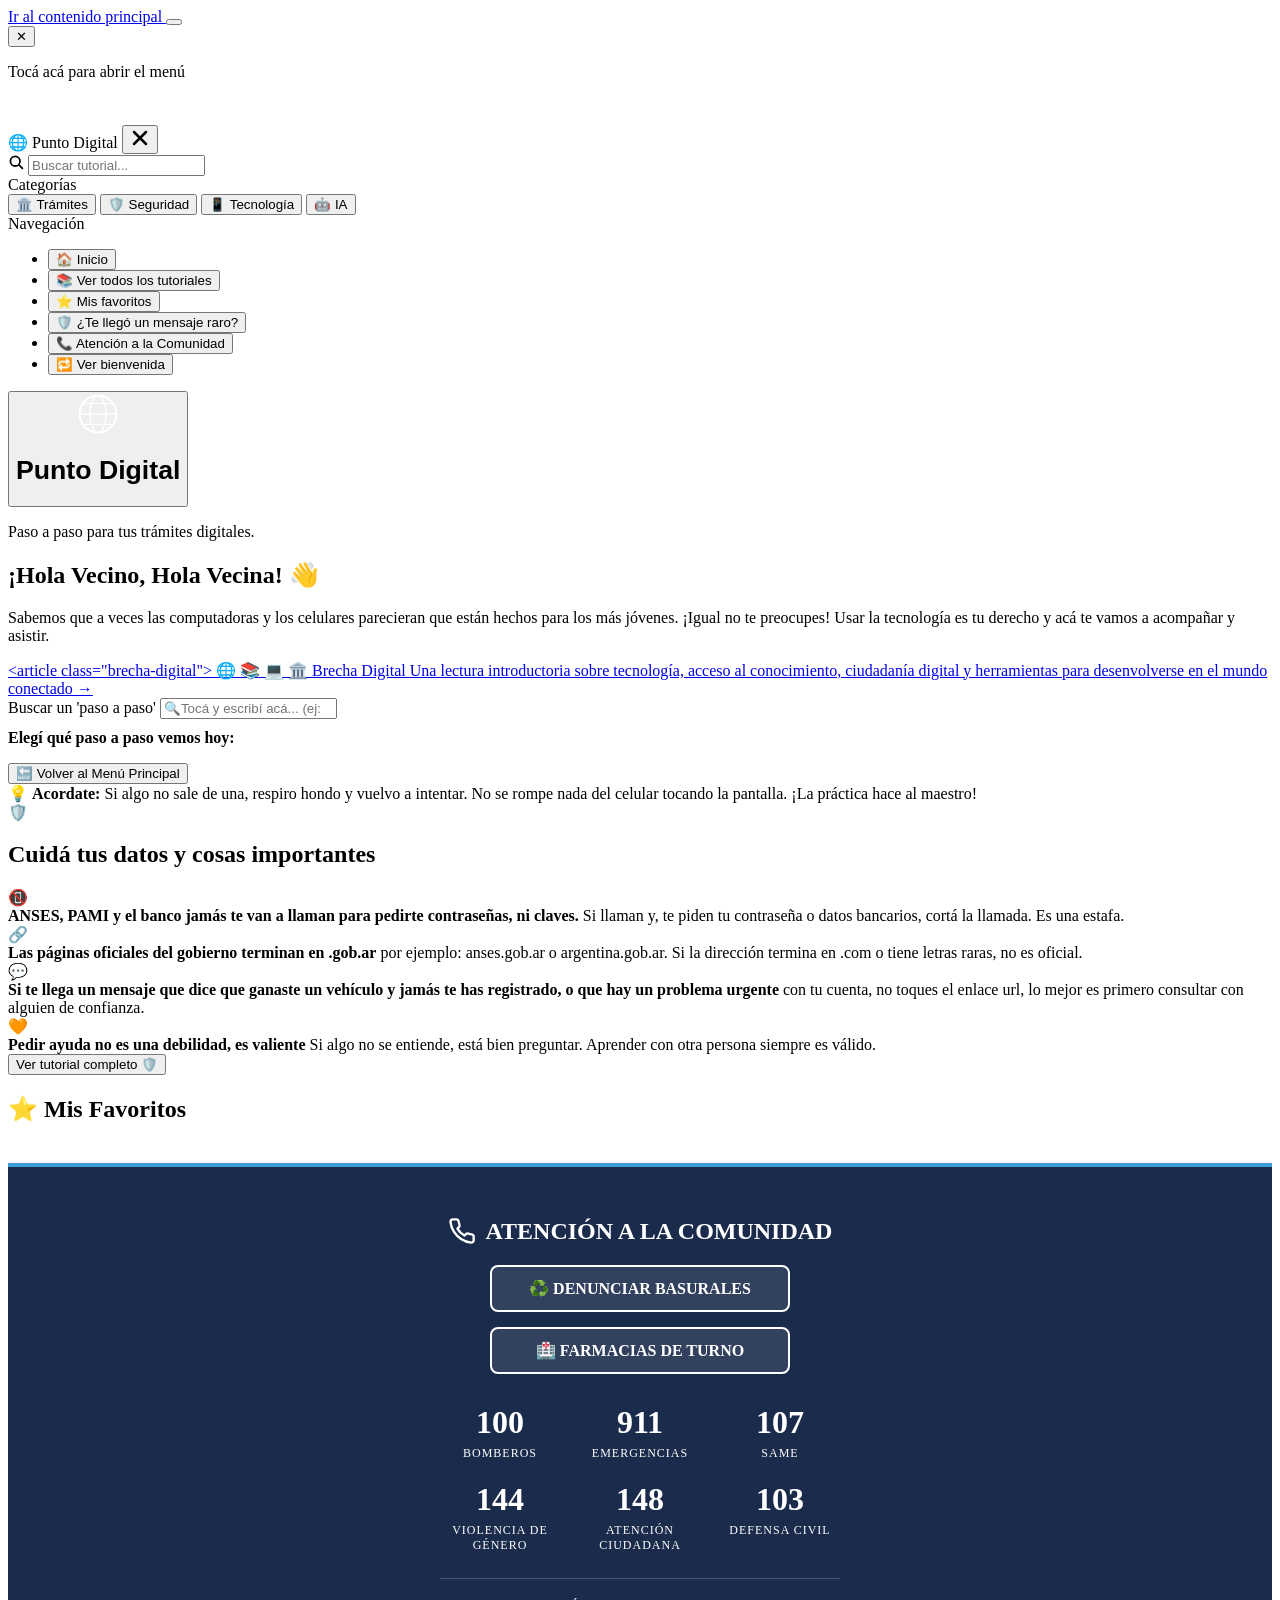
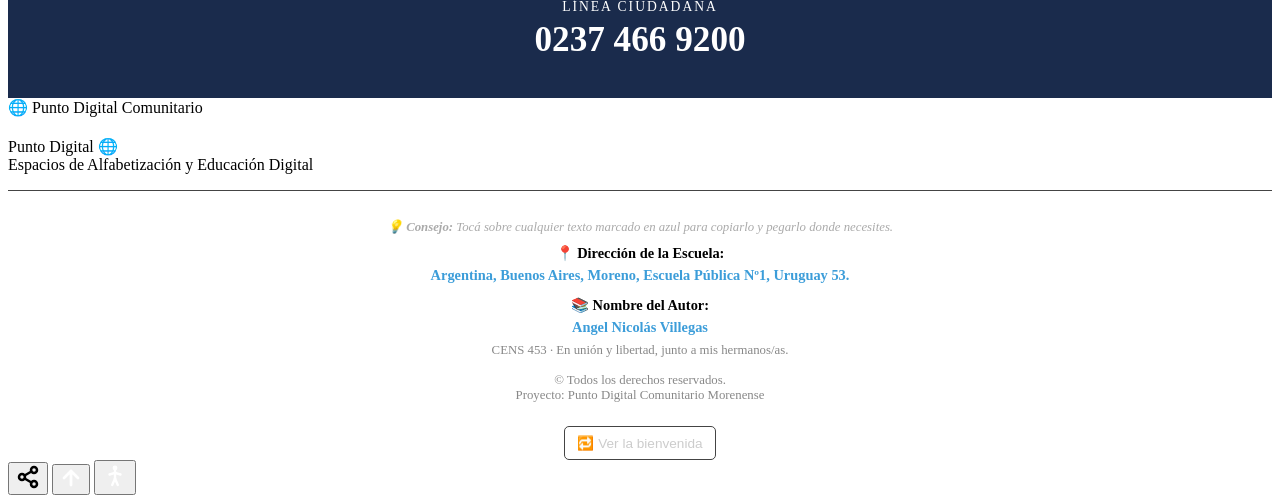
==== commit e29fc473: "Reinicio de repositorio: subida limpia de archivos locales" ====
--- a/index.html
+++ b/index.html
@@ -15,7 +15,7 @@
     <meta property="og:locale"      content="es_AR">
     <meta property="og:type"        content="website">
 
-    <link rel="stylesheet" href="../css/style.css">
+    <link rel="stylesheet" href="css/style.css">
 
     <link rel="manifest" href="manifest.json">
     <link rel="apple-touch-icon" href="./assets/icons/icon-192.png">
@@ -228,13 +228,13 @@
 
         <section class="seccion-buscador" aria-label="Buscar tutoriales">
             <label for="input-buscador" class="label-buscador">
-                🔍 ¿Qué aprendemos ahora?
+                Buscar un 'paso a paso'
             </label>
             <input
                 type="search"
                 id="input-buscador"
                 class="input-buscador"
-                placeholder="Escribí acá... (ej: Cómo hacer un correo electrónico, turnos en ANSES, contraseña)"
+                placeholder="🔍Tocá y escribí acá... (ej: Cómo hacer un correo electrónico, turnos en ANSES, contraseña)"
                 autocomplete="off"
                 aria-label="Buscar entre los tutoriales disponibles"
                 spellcheck="false">
--- a/css/style.css
+++ b/css/style.css
@@ -1,3 +1,13 @@
+<<<<<<< HEAD
+/*========style.css======
+    DISEÑO PUNTO DIGITAL MORENENSE
+  ======================= */
+:root {
+    /* PALETA */
+    --azul-arg:      #0056a1; 
+    
+    /* Oscurecido para mejor contraste */
+=======
 /* =========================================================
    PUNTO DIGITAL COMUNITARIO MORENENSE — v2
    Institucional Argentina · Accesibilidad extrema · 2026
@@ -5,6 +15,7 @@
 :root {
     /* ── PALETA INSTITUCIONAL (Optimizada) ──────────────────────── */
     --azul-arg:      #0056a1; /* Oscurecido para mejor contraste */
+>>>>>>> 8230700b7d26817c0737ce86af4f707d9dca87c7
     --azul-oscuro:   #073763;
     --celeste-arg:   #37B5E5;
     --fondo:         #F5F8FC;
@@ -13,18 +24,30 @@
     --texto-suave:   #374151; /* Gris oscuro (Asegura contraste) */
     --gris-borde:    #9ca3af; /* Gris marcado (Para ver bien los bordes) */
     
+<<<<<<< HEAD
+    /* PALETA DE APOYO */
+=======
     /* ── PALETA DE APOYO ────────────────────────────────────────── */
+>>>>>>> 8230700b7d26817c0737ce86af4f707d9dca87c7
     --verde:         #198754;
     --amarillo:      #FFF3CD;
     --amarillo-txt:  #664D03;
     --rojo:          #C62828;
     
+<<<<<<< HEAD
+    /* EFECTOS Y ESPACIADO */
+=======
     /* ── EFECTOS Y ESPACIADO ────────────────────────────────────── */
+>>>>>>> 8230700b7d26817c0737ce86af4f707d9dca87c7
     --shadow:        0 3px 10px rgba(0,0,0,.07);
     --radius:        18px;
     --espacio:       clamp(16px, 3vw, 32px);
 
+<<<<<<< HEAD
+    /* ESCALA TIPOGRÁFICA */
+=======
     /* ── ESCALA TIPOGRÁFICA ─────────────────────────────────────── */
+>>>>>>> 8230700b7d26817c0737ce86af4f707d9dca87c7
     --fs-scale: 1;
     --fs-xs:    calc(0.82rem  * var(--fs-scale));
     --fs-sm:    calc(0.95rem  * var(--fs-scale));
@@ -34,18 +57,30 @@
     --fs-2xl:   calc(1.9rem   * var(--fs-scale));
     --fs-3xl:   calc(2.3rem   * var(--fs-scale));
 
+<<<<<<< HEAD
+    /* UI CHROME (Tamaños fijos) */
+=======
     /* ── UI CHROME (Tamaños fijos) ──────────────────────────────── */
+>>>>>>> 8230700b7d26817c0737ce86af4f707d9dca87c7
     --icon-sm: 18px;
     --icon-md: 22px;
     --icon-lg: 28px;
     --btn-fab: 50px;
+<<<<<<< HEAD
+    /* VARIABLES ALTO CONTRASTE (Solo activas con clase .modo-contraste) */
+=======
 
     /* ── VARIABLES ALTO CONTRASTE (Solo activas con clase .modo-contraste) */
+>>>>>>> 8230700b7d26817c0737ce86af4f707d9dca87c7
     --hc-bg:     #000000;
     --hc-texto:  #FFFFFF;
     --hc-accent: #FFFF00;
 }
+<<<<<<< HEAD
+/* Reset */
+=======
 /* ── Reset ─────────────────────────────────────────────── */
+>>>>>>> 8230700b7d26817c0737ce86af4f707d9dca87c7
 *, *::before, *::after { margin:0; padding:0; box-sizing:border-box; }
 html { scroll-behavior:smooth; }
 body {
@@ -58,8 +93,12 @@
     min-height: 100vh;
     -webkit-text-size-adjust: 100%;
 }
+<<<<<<< HEAD
+/* Skip Link */
+=======
 
 /* ── Skip Link ─────────────────────────────────────────── */
+>>>>>>> 8230700b7d26817c0737ce86af4f707d9dca87c7
 .skip-link {
     position:absolute; top:-100px; left:10px;
     background:var(--azul-arg); color:white;
@@ -68,10 +107,17 @@
 }
 .skip-link:focus { top:10px; }
 
+<<<<<<< HEAD
+/* Contenedor */
+.container { width:95%; max-width:1200px; margin:auto; }
+
+/* Header */
+=======
 /* ── Contenedor ────────────────────────────────────────── */
 .container { width:95%; max-width:1200px; margin:auto; }
 
 /* ── Header ────────────────────────────────────────────── */
+>>>>>>> 8230700b7d26817c0737ce86af4f707d9dca87c7
 .header {
     background: linear-gradient(180deg, var(--azul-arg), var(--azul-oscuro));
     color:white; padding:40px 20px;
@@ -369,8 +415,21 @@
 html[data-fs="+2"] { --fs-scale: 1.32; }
 
 /* Aplicar la escala al cuerpo del texto (no a iconos ni UI) */
+<<<<<<< HEAD
+/* Ejemplo para corregir el body en la sección de Humanos e IA */
+body {
+  background: var(--fondo);
+  color: var(--texto);
+  font-family: Arial, Helvetica, sans-serif;
+  /* Multiplicar por var(--fs-scale) le devuelve la vida al panel de accesibilidad */
+  font-size: calc(clamp(15px, 3.5vw, 18px) * var(--fs-scale));
+  line-height: 1.8;
+  -webkit-text-size-adjust: 100%;
+}
+=======
 body { font-size: calc(clamp(18px, 4.2vw, 22px) * var(--fs-scale)); }
 
+>>>>>>> 8230700b7d26817c0737ce86af4f707d9dca87c7
 /* Botones de texto usan la escala — pero el PADDING no escala para no deformar */
 .btn-menu    { font-size: var(--fs-md) !important; }
 .btn-accion  { font-size: var(--fs-sm) !important; }
@@ -383,6 +442,47 @@
 .drawer-item { font-size: var(--fs-md) !important; }
 
 /* Iconos y FABs — SIEMPRE tamaño fijo, no escalan */
+<<<<<<< HEAD
+/* ==========================================================
+   RESPLANDOR METÁLICO PARA EL BOTÓN HAMBURGUESA
+   ========================================================== */
+@keyframes latido-metalico {
+    0%   { box-shadow: 0 0 5px rgba(55, 181, 229, 0.3), inset 0 1px 2px rgba(255, 255, 255, 0.3); }
+    50%  { box-shadow: 0 0 15px rgba(55, 181, 229, 0.9), inset 0 1px 6px rgba(255, 255, 255, 0.7); }
+    100% { box-shadow: 0 0 5px rgba(55, 181, 229, 0.3), inset 0 1px 2px rgba(255, 255, 255, 0.3); }
+}
+
+.btn-hamburger {
+    /* Mantenemos tu posicionamiento original... */
+    position: fixed;
+    top: var(--hamburger-top);
+    right: 14px;
+    z-index: 10001;
+    width: 48px;
+    height: 48px;
+    border-radius: 10px;
+    cursor: pointer;
+    display: flex;
+    flex-direction: column;
+    align-items: center;
+    justify-content: center;
+    gap: 6px;
+    padding: 10px;
+    min-height: auto !important;
+    transition: background .18s, transform .15s;
+    
+    /* NUEVO: Textura metálica y animación */
+    background: linear-gradient(135deg, var(--azul-arg), var(--azul-oscuro));
+    border: 1px solid rgba(255, 255, 255, 0.25);
+    animation: latido-metalico 2.5s infinite ease-in-out;
+}
+
+/* Apagamos el brillo cuando el menú ya está abierto para no distraer */
+.btn-hamburger.ham-abierto {
+    animation: none;
+    background: var(--azul-oscuro);
+    box-shadow: 0 3px 12px rgba(0, 0, 0, .28);
+=======
 .btn-hamburger,
 .btn-compartir-flotante,
 #btn-acc-flotante,
@@ -405,6 +505,7 @@
     height: var(--icon-md) !important;
     flex-shrink: 0;
     display: block;
+>>>>>>> 8230700b7d26817c0737ce86af4f707d9dca87c7
 }
 
 /* ── ALTO CONTRASTE — regla única y completa ──────────── */
@@ -2454,6 +2555,46 @@
     border-top: 1px solid var(--gris-borde);
     border-bottom: 1px solid var(--gris-borde);
 }
+<<<<<<< HEAD
+/* 1. Reset base para SPA */
+html, body {
+    margin: 0;
+    padding: 0;
+    width: 100%;
+    /* Quitamos el overflow:hidden del body para permitir el scroll natural */
+    overflow-x: hidden; 
+}
+
+/* 2. El envoltorio del buscador debe ser un ciudadano educado */
+.drawer-buscador-wrap {
+    display: flex;
+    align-items: center;
+    width: 90%;
+    max-width: 500px;
+    margin: 20px auto; /* Centrado y con margen */
+    border: 2px solid #555;
+    border-radius: 8px;
+    background: #fff;
+    /* Quitamos overflow: hidden de acá para que no corte nada */
+}
+
+/* 3. El buscador ocupa el espacio restante */
+.drawer-buscador-input {
+    flex: 1;
+    border: none;
+    padding: 15px;
+    font-size: 16px; /* 16px evita que el iPhone haga zoom al tocar */
+    outline: none;
+    width: 100%;
+    min-width: 0; 
+}
+
+.drawer-buscador-label {
+    padding-left: 10px;
+    display: flex;
+    align-items: center;
+}
+=======
 
 /* Buscador */
 .drawer-buscador-wrap {
@@ -2464,6 +2605,7 @@
     border-bottom: 1px solid var(--gris-borde);
 }
 
+>>>>>>> 8230700b7d26817c0737ce86af4f707d9dca87c7
 .drawer-buscador-label {
     color: var(--texto-suave);
     flex-shrink: 0;
@@ -2939,6 +3081,18 @@
   *, *::before, *::after { margin: 0; padding: 0; box-sizing: border-box; }
   html { scroll-behavior: smooth; }
 
+<<<<<<< HEAD
+  /* Ejemplo para corregir el body en la sección de Humanos e IA */
+body {
+  background: var(--fondo);
+  color: var(--texto);
+  font-family: Arial, Helvetica, sans-serif;
+  /* Multiplicar por var(--fs-scale) le devuelve la vida al panel de accesibilidad */
+  font-size: calc(clamp(15px, 3.5vw, 18px) * var(--fs-scale));
+  line-height: 1.8;
+  -webkit-text-size-adjust: 100%;
+}
+=======
   body {
     background: var(--fondo);
     color: var(--texto);
@@ -2948,6 +3102,7 @@
     -webkit-text-size-adjust: 100%;
   }
 
+>>>>>>> 8230700b7d26817c0737ce86af4f707d9dca87c7
   /* ── Skip link ── */
   .skip { position: absolute; top: -60px; left: 10px; background: var(--azul);
     color: #fff; padding: 8px 14px; border-radius: 8px; font-weight: bold;
@@ -4845,4 +5000,716 @@
     outline: 3px solid #ffcc00; /* Contraste alto */
     outline-offset: 2px;
     background-color: rgba(255, 255, 0, 0.1);
+<<<<<<< HEAD
+}
+/* =========================================================
+   1. ANIMACIÓN DEL CORAZÓN (Bienvenida / Tooltip)
+   ========================================================= */
+.corazon-latido {
+    display: inline-block;
+    color: #e53935; /* Rojo vibrante y accesible */
+    font-size: 1.1em;
+    transform-origin: center;
+    /* Llama a la animación creada abajo, dura 1.6s y se repite infinito */
+    animation: latidoComunitario 1.6s infinite ease-in-out;
+}
+
+@keyframes latidoComunitario {
+    0%   { transform: scale(1); }
+    14%  { transform: scale(1.25); }
+    28%  { transform: scale(1); }
+    42%  { transform: scale(1.25); }
+    70%  { transform: scale(1); }
+    100% { transform: scale(1); } /* Cierra el ciclo suavemente */
+}
+
+/* =========================================================
+   2. ACCESIBILIDAD Y ALTO CONTRASTE (Onboarding / Primera Visita)
+   ========================================================= */
+
+/* Ajuste de contraste para textos descriptivos */
+#overlay-onboarding .onb-texto {
+    color: #1a1a1a; /* Gris muy oscuro (casi negro) para pasar pruebas de contraste (ratio > 4.5:1) */
+    font-size: 1.1rem;
+    line-height: 1.5;
+}
+
+/* Títulos en negro puro para máxima legibilidad */
+#overlay-onboarding .onb-titulo {
+    color: #000000; 
+    margin-bottom: 10px;
+}
+/* =========================================================
+   3. NAVEGACIÓN POR TECLADO (Focus Trap y Outline)
+   ========================================================= */
+
+/* Muestra un borde azul claro y definido cuando un usuario navega usando 
+   la tecla TAB. Es vital para que las personas que no usan mouse o pantalla
+   táctil sepan exactamente dónde están parados.
+*/
+.onb-btn-foco:focus, 
+#overlay-onboarding [tabindex="-1"]:focus {
+    outline: 3px solid #0056b3; /* Azul estándar de accesibilidad web */
+    outline-offset: 3px;        /* Separa el borde un poquito del elemento */
+    border-radius: 4px;         /* Suaviza las puntas del borde del foco */
+}
+
+/* Evitamos que el outline se vea feo si el usuario hace clic con el mouse (solo teclado) */
+.onb-btn-foco:focus:not(:focus-visible),
+#overlay-onboarding [tabindex="-1"]:focus:not(:focus-visible) {
+    outline: none;
+}
+/* 1. Forzamos al contenedor del buscador a no pasarse NUNCA del ancho de la pantalla */
+#seccion-buscador {
+    width: 90% !important;        /* Ocupa el 90% del ancho disponible */
+    margin: 10px auto !important; /* Centrado y con margen externo */
+    padding: 0 !important;        /* Cero padding extra para evitar desbordes */
+    max-width: 500px;             /* Que no se estire demasiado en tablets/PC */
+    overflow: hidden;             /* Esconde cualquier cosa que quiera salirse */
+}
+
+/* 2. El campo de texto debe ser un ciudadano ejemplar */
+#input-buscador {
+    width: 100% !important;       /* Ocupa el 100% de SU contenedor (#seccion-buscador) */
+    display: block;               /* Evita problemas de alineación */
+    box-sizing: border-box;       /* ESTO ES LO MÁS IMPORTANTE: hace que padding no agrande el ancho */
+    padding: 15px;                /* Espaciado interno cómodo */
+    border: 2px solid #555;
+    border-radius: 8px;
+}
+
+/* 3. Aseguramos que el cuerpo no se mueva lateralmente */
+body {
+    overflow-x: hidden !important; /* Corta radicalmente cualquier desborde lateral */
+    width: 100vw;                  /* Limita el ancho al 100% del viewport */
+    margin: 0;
+}
+/* 1. Eliminamos cualquier desborde global de raíz */
+html, body {
+    margin: 0;
+    padding: 0;
+    width: 100%;
+    overflow-x: hidden !important; /* Corta CUALQUIER cosa que intente irse a la derecha */
+    position: relative;
+}
+
+/* 2. El contenedor del buscador es ahora una "caja cerrada" */
+#seccion-buscador {
+    width: 92% !important;        /* Un poco menos que el 100% para que no roce los bordes */
+    max-width: 500px;
+    margin: 15px auto !important; /* Centrado perfecto */
+    padding: 0 !important;
+    display: block;
+    box-sizing: border-box !important;
+}
+
+/* 3. El input se adapta al contenedor sin sobresalir */
+#input-buscador {
+    width: 100% !important;
+    max-width: 100%;
+    padding: 15px !important;
+    border: 2px solid #555;
+    border-radius: 8px;
+    box-sizing: border-box !important; /* Esto evita que el padding sume ancho extra */
+    outline: none;
+}
+/* Asegura que el contenedor no tenga desbordes */
+.drawer-buscador-wrap {
+    width: 90% !important;
+    max-width: 500px;
+    margin: 15px auto !important;
+    display: flex !important; /* Usamos flexbox para alinear icono e input */
+    align-items: center;
+    border: 2px solid #555;
+    border-radius: 8px;
+    background: #fff;
+    overflow: hidden; /* Esto corta cualquier cosa que quiera salirse */
+    box-sizing: border-box !important;
+}
+/* El input ahora vive DENTRO del flexbox y no puede empujar nada */
+.drawer-buscador-input {
+    flex: 1; /* Ocupa el espacio restante */
+    border: none !important;
+    padding: 12px 10px !important;
+    outline: none !important;
+    width: 100% !important;
+    min-width: 0; /* Crucial: permite que el input se encoja si es necesario */
+    font-size: 1rem;
+    box-sizing: border-box !important;
+}
+/* El label del icono debe tener un tamaño fijo */
+.drawer-buscador-label {
+    padding: 0 10px;
+    display: flex;
+    align-items: center;
+    flex-shrink: 0; /* Evita que el icono se comprima */
+}
+
+/* La seguridad final para que nada se escape del body */
+body {
+    overflow-x: hidden !important; 
+    width: 100vw !important;
+    position: relative;
+}
+/* Aseguramos que el header ocupe el ancho total pero su contenido se centre */
+header, .header-tutorial {
+    display: flex;            /* Activa la magia de alineación */
+    justify-content: center;  /* Centra horizontalmente */
+    align-items: center;      /* Centra verticalmente */
+    width: 100%;              /* Ocupa todo el ancho */
+    padding: 15px 0;          /* Aire arriba y abajo */
+    position: relative;
+    box-sizing: border-box;
+}
+
+/* Si tenés un botón o logo dentro, asegurate de que no rompa el centrado */
+.btn-volver {
+    position: absolute;       /* Lo sacamos del flujo para que no afecte el centrado */
+    left: 15px;               /* Lo pegamos a la izquierda */
+    text-decoration: none;
+    /* ... resto de tus estilos ... */
+}
+/* SECCIÓN IX, REFLEXIÓN PERSONAL */
+.seccion-reflexion {
+max-width: 900px;
+margin: 0 auto;
+}
+.seccion-reflexion p {
+font-size: clamp(1rem, 2vw, 1.08rem);
+line-height: 1.95;
+color: var(--texto);
+margin-bottom: 1.35rem;
+}
+/* CITA DESTACADA */
+.cita-reflexion-destacada {
+position: relative;
+margin: 2.5rem 0;
+padding: 1.8rem 1.8rem 1.8rem 2.2rem;
+background: linear-gradient(
+    180deg,
+    rgba(55,181,229,.06),
+    rgba(55,181,229,.02)
+);
+border-left: 5px solid var(--celeste);
+border-radius: 0 14px 14px 0;
+}
+.cita-reflexion-destacada::before {
+content: "“";
+position: absolute;
+top: -18px;
+left: 10px;
+font-size: 4rem;
+font-weight: 900;
+line-height: 1;
+color: rgba(55,181,229,.25);
+}
+.cita-reflexion-destacada p {
+margin: 0;
+font-style: italic;
+color: var(--texto);
+}
+.cita-reflexion-destacada strong {
+display: block;
+margin-bottom: .8rem;
+color: var(--azul-arg);
+font-style: normal;
+font-weight: 700;
+}
+/* BLOQUE DE PREGUNTAS*/
+.radio-resonancias {
+margin-top: 3rem;
+padding-top: 2rem;
+border-top: 1px solid rgba(11,90,162,.15);
+}
+.radio-resonancias-titulo {
+margin-bottom: 1.5rem;
+font-size: .82rem;
+letter-spacing: .12em;
+text-transform: uppercase;
+color: var(--celeste);
+font-weight: 800;
+}
+/* TARJETAS DE PREGUNTAS */
+.radio-pregunta {
+background: #f8fbfd;
+border: 1px solid rgba(55,181,229,.18);
+border-radius: 14px;
+padding: 18px 20px;
+margin-bottom: 14px;
+transition:
+    transform .25s ease,
+    border-color .25s ease,
+    box-shadow .25s ease;
+}
+.radio-pregunta:hover {
+transform: translateY(-2px);
+border-color: rgba(55,181,229,.45);
+box-shadow:
+    0 10px 25px rgba(0,0,0,.05);
+}
+.radio-label {
+display: inline-block;
+margin-bottom: .7rem;
+padding: 5px 10px;
+font-size: .74rem;
+font-weight: 700;
+border-radius: 999px;
+background: rgba(55,181,229,.12);
+color: var(--azul-arg);
+}
+.radio-pregunta p {
+margin: 0;
+line-height: 1.8;
+}
+/* CIERRE */
+.cierre-reflexion {
+margin-top: 2.5rem;
+padding-top: 1.5rem;
+border-top: 1px dashed rgba(11,90,162,.2);
+font-size: 1.05rem;
+line-height: 1.9;
+color: var(--texto-suave);
+}
+/* MÓVILES */
+@media (max-width: 768px) {
+.cita-reflexion-destacada {
+    padding: 1.2rem 1.2rem 1.2rem 1.4rem;
+}
+.cita-reflexion-destacada::before {
+    font-size: 3rem;
+    top: -10px;
+}
+.radio-pregunta {
+    padding: 16px;
+}
+/* Quita el punto/flecha nativo de details/summary en todos los navegadores */
+summary {
+    list-style: none;
+}
+summary::-webkit-details-marker {
+    display: none;
+}
+
+/* Si estás usando botones o listas para las categorías, aseguramos limpiar el estilo */
+.categoria-btn, .tab-item {
+    list-style-type: none;
+    background-image: none; /* Por si quedó algún residuo */
+}
+
+.vista-tutorial {
+    position: fixed;
+    top: 0;
+    left: 0;
+    width: 100%;
+    height: 100%;
+    background-color: #ffffff; /* Evita que se transparente la Home atrás */
+    z-index: 1000;
+    overflow-y: auto;
+    padding-top: 70px; /* Espacio para que el botón de volver arriba no pise nada */
+}
+
+/* Ocultar definitivamente barras de progreso, contador de pasos y botones internos del tutorial */
+.barra-progreso, 
+.progreso-contenedor,
+.contador-pasos, 
+.paso-contador,
+.btn-compartir, 
+.btn-compartir-gris,
+.btn-marcar-listo, 
+.btn-guardar-favorito, 
+.btn-favorito,
+.btn-leer-voz-alta {
+    display: none !important;
+    visibility: hidden !important;
+    opacity: 0 !important;
+    pointer-events: none !important;
+}
+
+/* ========================
+   PATCH — Brecha Digital: escala tipográfica + alto contraste
+
+/* 2. Conectar .seccion p al sistema --fs-scale para que el control +/- funcione */
+.seccion p,
+.seccion p:last-child {
+    font-size: calc(clamp(0.95rem, 2.2vw, 1.08rem) * var(--fs-scale)) !important;
+}
+
+/* 3. Conectar .cita-personal al sistema --fs-scale y asegurar Caveat */
+.cita-personal {
+    font-family: 'Caveat', cursive !important;
+    font-size: calc(clamp(1.1rem, 2.8vw, 1.4rem) * var(--fs-scale)) !important;
+}
+
+/* 4. Conectar títulos de sección al sistema de escala */
+.seccion-titulo h2,
+.seccion-header h2 {
+    font-size: calc(clamp(1.05rem, 2.8vw, 1.4rem) * var(--fs-scale)) !important;
+}
+
+/* 5. Alto contraste — cobertura completa para brecha-digital.html */
+html.modo-alto-contraste .seccion,
+html.modo-alto-contraste .seccion.dark {
+    background: #111 !important;
+    border-color: #FFD700 !important;
+    color: #fff !important;
+}
+
+html.modo-alto-contraste .seccion p,
+html.modo-alto-contraste .seccion.dark p {
+    color: #fff !important;
+}
+
+html.modo-alto-contraste .seccion-titulo,
+html.modo-alto-contraste .seccion-header {
+    border-color: #444 !important;
+}
+
+html.modo-alto-contraste .seccion-titulo h2,
+html.modo-alto-contraste .seccion-header h2,
+html.modo-alto-contraste .seccion-num {
+    color: #FFD700 !important;
+    background: #000 !important;
+}
+
+html.modo-alto-contraste .cita-personal {
+    background: #000 !important;
+    border-left-color: #FFD700 !important;
+    color: #fff !important;
+}
+
+html.modo-alto-contraste .cita-personal p { color: #fff !important; }
+html.modo-alto-contraste .cita-personal::before { color: #FFD700 !important; }
+
+html.modo-alto-contraste .alerta {
+    background: #1a1400 !important;
+    color: #FFD700 !important;
+    border-left-color: #FFD700 !important;
+}
+
+html.modo-alto-contraste .triple-card {
+    background: #111 !important;
+    border-color: #FFD700 !important;
+}
+html.modo-alto-contraste .triple-card h3 { color: #FFD700 !important; }
+html.modo-alto-contraste .triple-card p  { color: #fff !important; }
+
+html.modo-alto-contraste .barrio-bloque {
+    background: #000 !important;
+    border-color: #FFD700 !important;
+}
+html.modo-alto-contraste .barrio-bloque p { color: #fff !important; }
+html.modo-alto-contraste .barrio-titulo   { color: #FFD700 !important; }
+
+html.modo-alto-contraste .def-bloque {
+    background: #111 !important;
+    border-color: #FFD700 !important;
+}
+html.modo-alto-contraste .def-bloque p,
+html.modo-alto-contraste .def-bloque strong { color: #fff !important; }
+
+html.modo-alto-contraste .nav-indice,
+html.modo-alto-contraste .indice {
+    background: #000 !important;
+    border-color: #FFD700 !important;
+}
+html.modo-alto-contraste .nav-indice a,
+html.modo-alto-contraste .indice a { color: #FFD700 !important; }
+html.modo-alto-contraste .nav-indice h2,
+html.modo-alto-contraste .indice h2 { color: #FFD700 !important; }
+
+html.modo-alto-contraste table         { border-color: #FFD700 !important; }
+html.modo-alto-contraste thead th      { background: #000 !important; color: #FFD700 !important; }
+html.modo-alto-contraste tbody tr:nth-child(even) { background: #1a1a1a !important; }
+html.modo-alto-contraste tbody tr:nth-child(odd)  { background: #111 !important; }
+html.modo-alto-contraste tbody td      { color: #fff !important; border-color: #333 !important; }
+html.modo-alto-contraste tbody td:first-child { color: #FFD700 !important; }
+
+html.modo-alto-contraste .lista-consec li { color: #fff !important; }
+html.modo-alto-contraste .lista-consec .ico { background: #FFD700 !important; color: #000 !important; }
+
+html.modo-alto-contraste .contenedor { background: #111 !important; }
+
+html.modo-alto-contraste .cita-reflexion-destacada {
+    background: #000 !important;
+    border-left-color: #FFD700 !important;
+}
+html.modo-alto-contraste .cita-reflexion-destacada p,
+html.modo-alto-contraste .cita-reflexion-destacada strong { color: #fff !important; }
+
+html.modo-alto-contraste .radio-pregunta {
+    background: #111 !important;
+    border-color: #FFD700 !important;
+}
+html.modo-alto-contraste .radio-pregunta p  { color: #fff !important; }
+html.modo-alto-contraste .radio-label       { color: #FFD700 !important; background: #000 !important; }
+html.modo-alto-contraste .cierre-reflexion  { color: #ccc !important; border-color: #444 !important; }
+/* ==========================================================
+   FIX: ALTO CONTRASTE PARA HUMANOS E IA APRENDICES
+   ========================================================== */
+/* Línea de tiempo */
+html.modo-alto-contraste .tl-item { background: #000 !important; border-color: #FFD700 !important; box-shadow: none !important; }
+html.modo-alto-contraste .tl-item::before { background: #000 !important; box-shadow: 0 0 0 2px #FFD700 !important; }
+html.modo-alto-contraste .timeline::before { background: #FFD700 !important; }
+html.modo-alto-contraste .tl-año { color: #FFD700 !important; }
+html.modo-alto-contraste .tl-titulo, 
+html.modo-alto-contraste .tl-desc { color: #fff !important; }
+
+/* Notas y Citas */
+html.modo-alto-contraste .nota-aprendizaje, 
+html.modo-alto-contraste .cita { background: #111 !important; border-left-color: #FFD700 !important; }
+html.modo-alto-contraste .nota-aprendizaje strong, 
+html.modo-alto-contraste .cita::before { color: #FFD700 !important; }
+html.modo-alto-contraste .nota-aprendizaje p, 
+html.modo-alto-contraste .cita p { color: #fff !important; }
+
+/* Bloques de Terminal y Código */
+html.modo-alto-contraste .estructura-archivos, 
+html.modo-alto-contraste .terminal-contenedor, 
+html.modo-alto-contraste .terminal-bloque { background: #000 !important; border-color: #FFD700 !important; color: #fff !important; }
+html.modo-alto-contraste .terminal-contenedor pre { background: transparent !important; }
+html.modo-alto-contraste .t-kw, 
+html.modo-alto-contraste .t-fn, 
+html.modo-alto-contraste .t-str, 
+html.modo-alto-contraste .t-val, 
+html.modo-alto-contraste .t-plain { color: #FFD700 !important; }
+html.modo-alto-contraste .t-com { color: #aaa !important; }
+
+/* Evolución Digital */
+html.modo-alto-contraste .ed-paso { background: #000 !important; border-color: #FFD700 !important; }
+html.modo-alto-contraste .ed-contenido h4, 
+html.modo-alto-contraste .ed-flecha { color: #FFD700 !important; }
+html.modo-alto-contraste .ed-dato { background: #222 !important; border: 1px solid #FFD700 !important; color: #FFD700 !important; }
+html.modo-alto-contraste .ed-contenido p { color: #fff !important; }
+
+/* Tarjetas de Recursos Open Source */
+html.modo-alto-contraste .recurso-card { background: #000 !important; border-color: #FFD700 !important; }
+html.modo-alto-contraste .recurso-nombre { color: #FFD700 !important; }
+html.modo-alto-contraste .recurso-desc { color: #fff !important; }
+html.modo-alto-contraste .recurso-tag { background: #222 !important; color: #FFD700 !important; }
+
+/* ==========================================================
+   FIX GLOBAL: TEXTOS DESCRIPTIVOS BAJO TÍTULOS EN ALTO CONTRASTE
+   ========================================================== */
+/* Forzar a blanco puro todos los párrafos, listas y textos descriptivos 
+   para que contrasten perfectamente debajo de los títulos amarillos */
+html.modo-alto-contraste p,
+html.modo-alto-contraste small,
+html.modo-alto-contraste li,
+html.modo-alto-contraste section div,
+html.modo-alto-contraste .texto-suave {
+    color: #ffffff !important;
+}
+
+/* ==========================================================
+   FIX: SELECTOR DE TUTORIALES Y CATEGORÍAS (ALTO CONTRASTE)
+   ========================================================== */
+/* Forzar fondo negro, texto claro y bordes amarillos en cualquier elemento de categoría o pestañas */
+html.modo-alto-contraste .tab,
+html.modo-alto-contraste .tab-btn,
+html.modo-alto-contraste .btn-tab,
+html.modo-alto-contraste .categoria-card,
+html.modo-alto-contraste .categoria-btn,
+html.modo-alto-contraste [class*="tab"],
+html.modo-alto-contraste [class*="categoria"],
+html.modo-alto-contraste .btn-reciente-item {
+    background: #000000 !important;
+    border: 2px solid #FFD700 !important;
+    color: #ffffff !important;
+}
+
+/* Forzar que los nombres de las categorías (Trámites del Capital Humano, Usos del Celular, etc.) brillen en amarillo */
+html.modo-alto-contraste [class*="categoria"] strong,
+html.modo-alto-contraste [class*="categoria"] h2,
+html.modo-alto-contraste [class*="categoria"] h3,
+html.modo-alto-contraste [class*="categoria"] h4,
+html.modo-alto-contraste [class*="tab"] strong,
+html.modo-alto-contraste .categoria-titulo,
+html.modo-alto-contraste .tab-titulo {
+    color: #FFD700 !important;
+}
+
+/* Forzar que las descripciones de abajo (ANSES, CUIL..., Herramientas del día a día...) pasen a blanco puro */
+html.modo-alto-contraste [class*="categoria"] p,
+html.modo-alto-contraste [class*="categoria"] span,
+html.modo-alto-contraste [class*="tab"] p,
+html.modo-alto-contraste [class*="tab"] span,
+html.modo-alto-contraste .categoria-descripcion,
+html.modo-alto-contraste .tab-descripcion {
+    color: #ffffff !important;
+}
+
+/* Inversión de color limpia para cuando una pestaña o botón de categoría esté ACTIVO o seleccionado */
+html.modo-alto-contraste .tab.activo,
+html.modo-alto-contraste .tab-btn.active,
+html.modo-alto-contraste [class*="tab"][class*="activo"],
+html.modo-alto-contraste [class*="categoria"][class*="activo"] {
+    background: #FFD700 !important;
+    color: #000000 !important;
+}
+
+html.modo-alto-contraste .tab.activo *,
+html.modo-alto-contraste .tab-btn.active *,
+html.modo-alto-contraste [class*="tab"][class*="activo"] * {
+    color: #000000 !important;
+}
+/* ==========================================================
+   CORRECCIÓN DEFINITIVA: CATEGORÍAS Y SELECTORES EN ALTO CONTRASTE
+   ========================================================== */
+
+/* 1. Fondo negro y borde amarillo para todas las tarjetas, pestañas y botones de categoría */
+html.modo-alto-contraste .tab,
+html.modo-alto-contraste .tab-btn,
+html.modo-alto-contraste .btn-tab,
+html.modo-alto-contraste .categoria-card,
+html.modo-alto-contraste .categoria-btn,
+html.modo-alto-contraste [class*="tab"],
+html.modo-alto-contraste [class*="categoria"],
+html.modo-alto-contraste .btn-reciente-item {
+    background: #000000 !important;
+    border: 2px solid #FFD700 !important;
+    color: #ffffff !important;
+}
+
+/* 2. Títulos principales dentro de las categorías/pestañas en AMARILLO */
+html.modo-alto-contraste [class*="categoria"] strong,
+html.modo-alto-contraste [class*="categoria"] h2,
+html.modo-alto-contraste [class*="categoria"] h3,
+html.modo-alto-contraste [class*="categoria"] h4,
+html.modo-alto-contraste [class*="tab"] strong,
+html.modo-alto-contraste .categoria-titulo,
+html.modo-alto-contraste .tab-titulo,
+html.modo-alto-contraste [class*="btn"] strong {
+    color: #FFD700 !important;
+}
+
+/* 3. Textos descriptivos de ABAJO (subtítulos, descripciones, párrafos secundarios o etiquetas chicas) en BLANCO PURO */
+html.modo-alto-contraste [class*="categoria"] p,
+html.modo-alto-contraste [class*="categoria"] span,
+html.modo-alto-contraste [class*="categoria"] small,
+html.modo-alto-contraste [class*="categoria"] div,
+html.modo-alto-contraste [class*="tab"] p,
+html.modo-alto-contraste [class*="tab"] span,
+html.modo-alto-contraste [class*="tab"] small,
+html.modo-alto-contraste .categoria-descripcion,
+html.modo-alto-contraste .tab-descripcion,
+html.modo-alto-contraste [class*="btn"] span,
+html.modo-alto-contraste [class*="btn"] small {
+    color: #ffffff !important;
+    opacity: 1 !important; /* Anula cualquier opacidad o transparencia heredada */
+}
+
+/* 4. Selector de seguridad: fuerza un color claro base en cualquier elemento interno */
+html.modo-alto-contraste .tab-btn *,
+html.modo-alto-contraste .categoria-card *,
+html.modo-alto-contraste [class*="categoria"] * {
+    color: #ffffff;
+}
+
+/* Re-forzar el amarillo únicamente en los textos resaltados o títulos internos */
+html.modo-alto-contraste .tab-btn strong,
+html.modo-alto-contraste .categoria-card strong,
+html.modo-alto-contraste [class*="categoria"] strong,
+html.modo-alto-contraste [class*="categoria"] b {
+    color: #FFD700 !important;
+}
+
+/* 5. Comportamiento cuando la pestaña o categoría está ACTIVA o SELECCIONADA (Inversión limpia) */
+html.modo-alto-contraste .tab.activo,
+html.modo-alto-contraste .tab-btn.active,
+html.modo-alto-contraste .tab-btn.activo,
+html.modo-alto-contraste [class*="tab"][class*="activo"],
+html.modo-alto-contraste [class*="categoria"][class*="activo"] {
+    background: #FFD700 !important;
+    color: #000000 !important;
+}
+
+/* Si está activo, todo su texto interno (títulos y descripciones) pasa a negro absoluto para garantizar el contraste */
+html.modo-alto-contraste .tab.activo *,
+html.modo-alto-contraste .tab-btn.active *,
+html.modo-alto-contraste .tab-btn.activo *,
+html.modo-alto-contraste [class*="tab"][class*="activo"] *,
+html.modo-alto-contraste [class*="categoria"][class*="activo"] * {
+    color: #000000 !important;
+}
+/* ==========================================================
+   SOLUCIÓN DEFINITIVA: RECONFIGURACIÓN DEL ROOT Y ESTILOS DINÁMICOS
+   ========================================================== */
+
+/* 1. Redefinición de las variables del :root para Alto Contraste */
+html.modo-alto-contraste {
+    --fondo: #000000 !important;
+    --blanco: #000000 !important;
+    --texto: #ffffff !important;
+    --texto-suave: #ffffff !important;
+    --gris-borde: #FFD700 !important;
+    --azul-arg: #000000 !important;
+    --azul-oscuro: #000000 !important;
+    --celeste-arg: #FFD700 !important;
+}
+
+/* 2. Escudo contra estilos inline inyectados por JS (ui.js) en el Selector de Tutoriales */
+html.modo-alto-contraste .tab,
+html.modo-alto-contraste .tab-btn,
+html.modo-alto-contraste .btn-tab,
+html.modo-alto-contraste .categoria-card,
+html.modo-alto-contraste .categoria-btn,
+html.modo-alto-contraste [class*="tab"],
+html.modo-alto-contraste [class*="categoria"],
+html.modo-alto-contraste .btn-reciente-item,
+html.modo-alto-contraste [style*="background"] {
+    background-color: #000000 !important;
+    background: #000000 !important;
+    color: #ffffff !important;
+    border: 3px solid #FFD700 !important;
+}
+
+/* 3. Forzar títulos principales internos en Amarillo brillante */
+html.modo-alto-contraste [class*="categoria"] strong,
+html.modo-alto-contraste [class*="categoria"] h2,
+html.modo-alto-contraste [class*="categoria"] h3,
+html.modo-alto-contraste [class*="categoria"] h4,
+html.modo-alto-contraste [class*="tab"] strong,
+html.modo-alto-contraste .categoria-titulo,
+html.modo-alto-contraste .tab-titulo,
+html.modo-alto-contraste button strong,
+html.modo-alto-contraste .btn-reciente-item strong {
+    color: #FFD700 !important;
+}
+
+/* 4. Forzar descripciones (subtextos inyectados) en Blanco puro con opacidad total */
+html.modo-alto-contraste [class*="categoria"] p,
+html.modo-alto-contraste [class*="categoria"] span,
+html.modo-alto-contraste [class*="categoria"] small,
+html.modo-alto-contraste [class*="tab"] p,
+html.modo-alto-contraste [class*="tab"] span,
+html.modo-alto-contraste [class*="tab"] small,
+html.modo-alto-contraste .categoria-descripcion,
+html.modo-alto-contraste .tab-descripcion,
+html.modo-alto-contraste button span,
+html.modo-alto-contraste button small {
+    color: #ffffff !important;
+    opacity: 1 !important; /* Anula la atenuación que vuelve invisibles las letras */
+}
+
+/* 5. Inversión de color perfecta para cuando la pestaña o categoría está SELECCIONADA o ACTIVA */
+html.modo-alto-contraste .tab.activo,
+html.modo-alto-contraste .tab-btn.active,
+html.modo-alto-contraste .tab-btn.activo,
+html.modo-alto-contraste [class*="tab"][class*="activo"],
+html.modo-alto-contraste [class*="categoria"][class*="activo"] {
+    background-color: #FFD700 !important;
+    background: #FFD700 !important;
+    color: #000000 !important;
+    border-color: #ffffff !important;
+}
+
+/* Asegurar que todo texto interno del elemento activo pase a negro absoluto */
+html.modo-alto-contraste .tab.activo *,
+html.modo-alto-contraste .tab-btn.active *,
+html.modo-alto-contraste .tab-btn.activo *,
+html.modo-alto-contraste [class*="tab"][class*="activo"] *,
+html.modo-alto-contraste [class*="categoria"][class*="activo"] * {
+    color: #000000 !important;
+=======
+>>>>>>> 8230700b7d26817c0737ce86af4f707d9dca87c7
 }
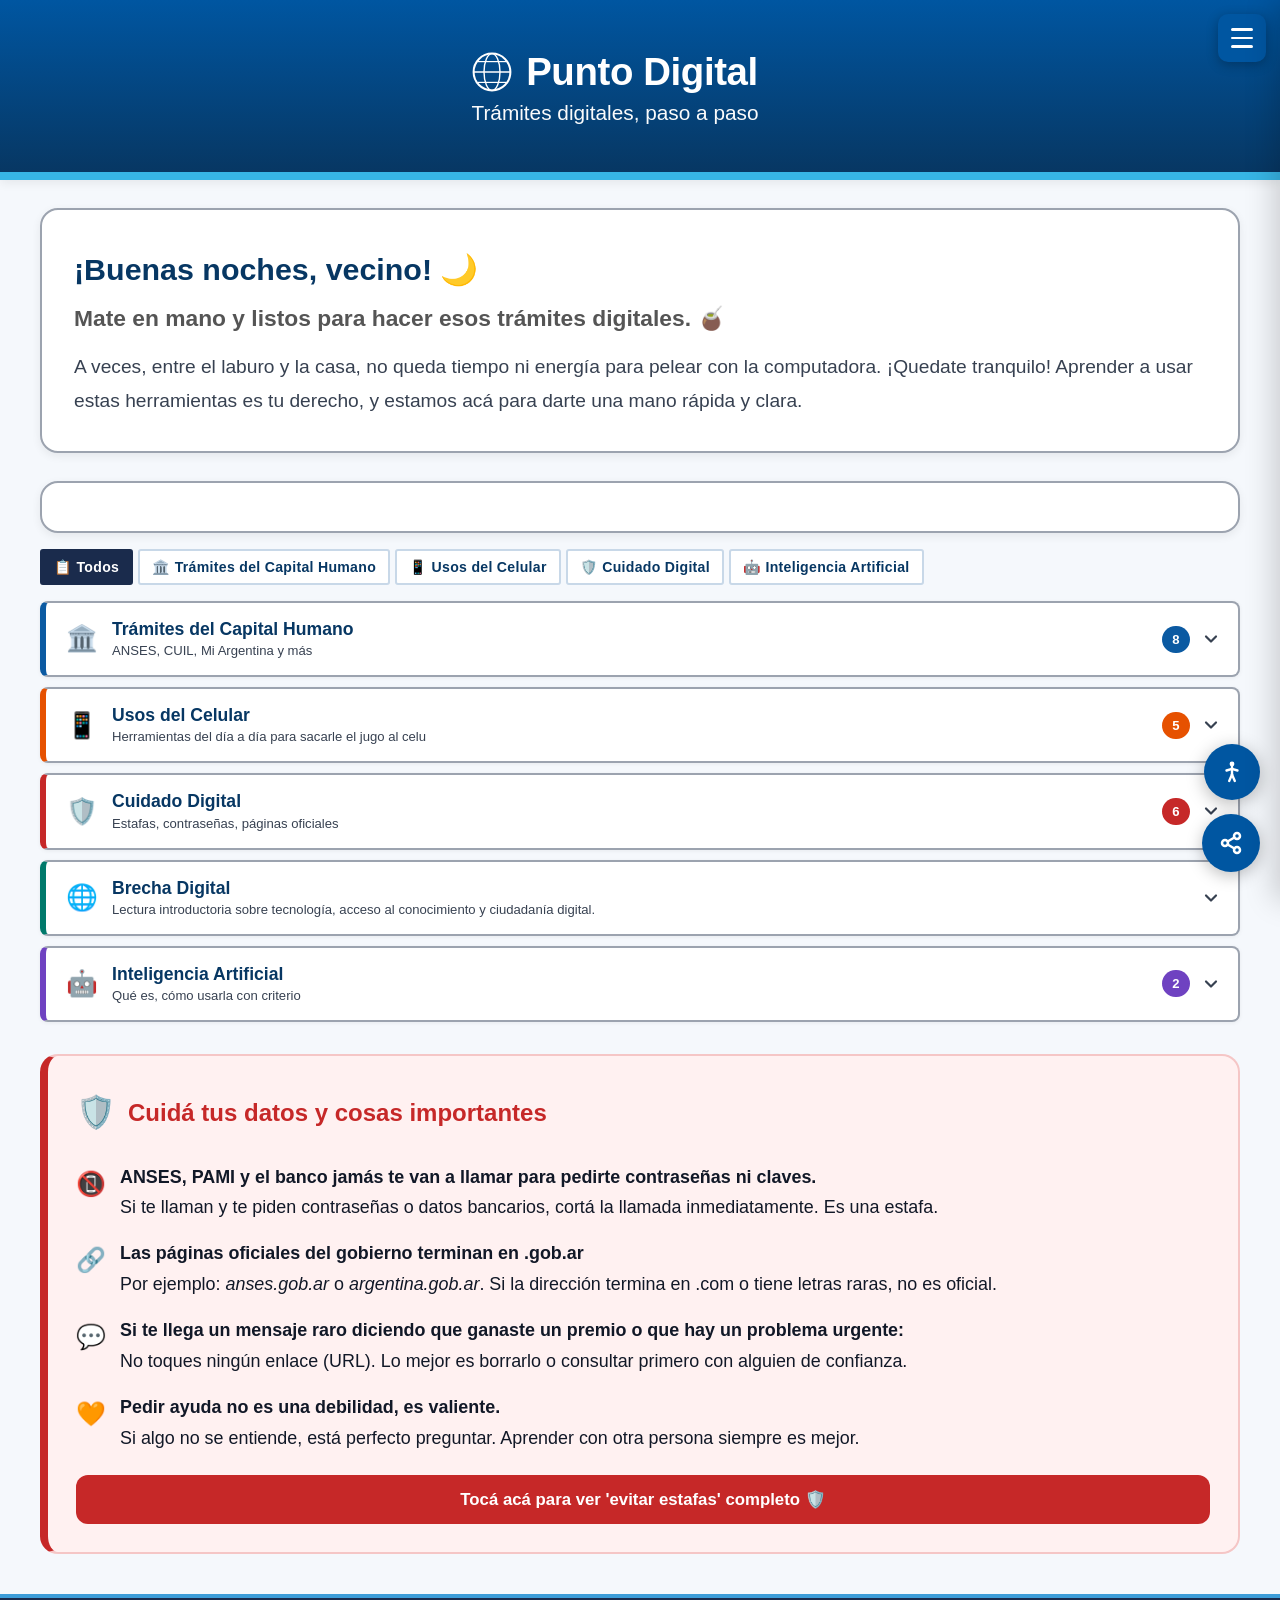
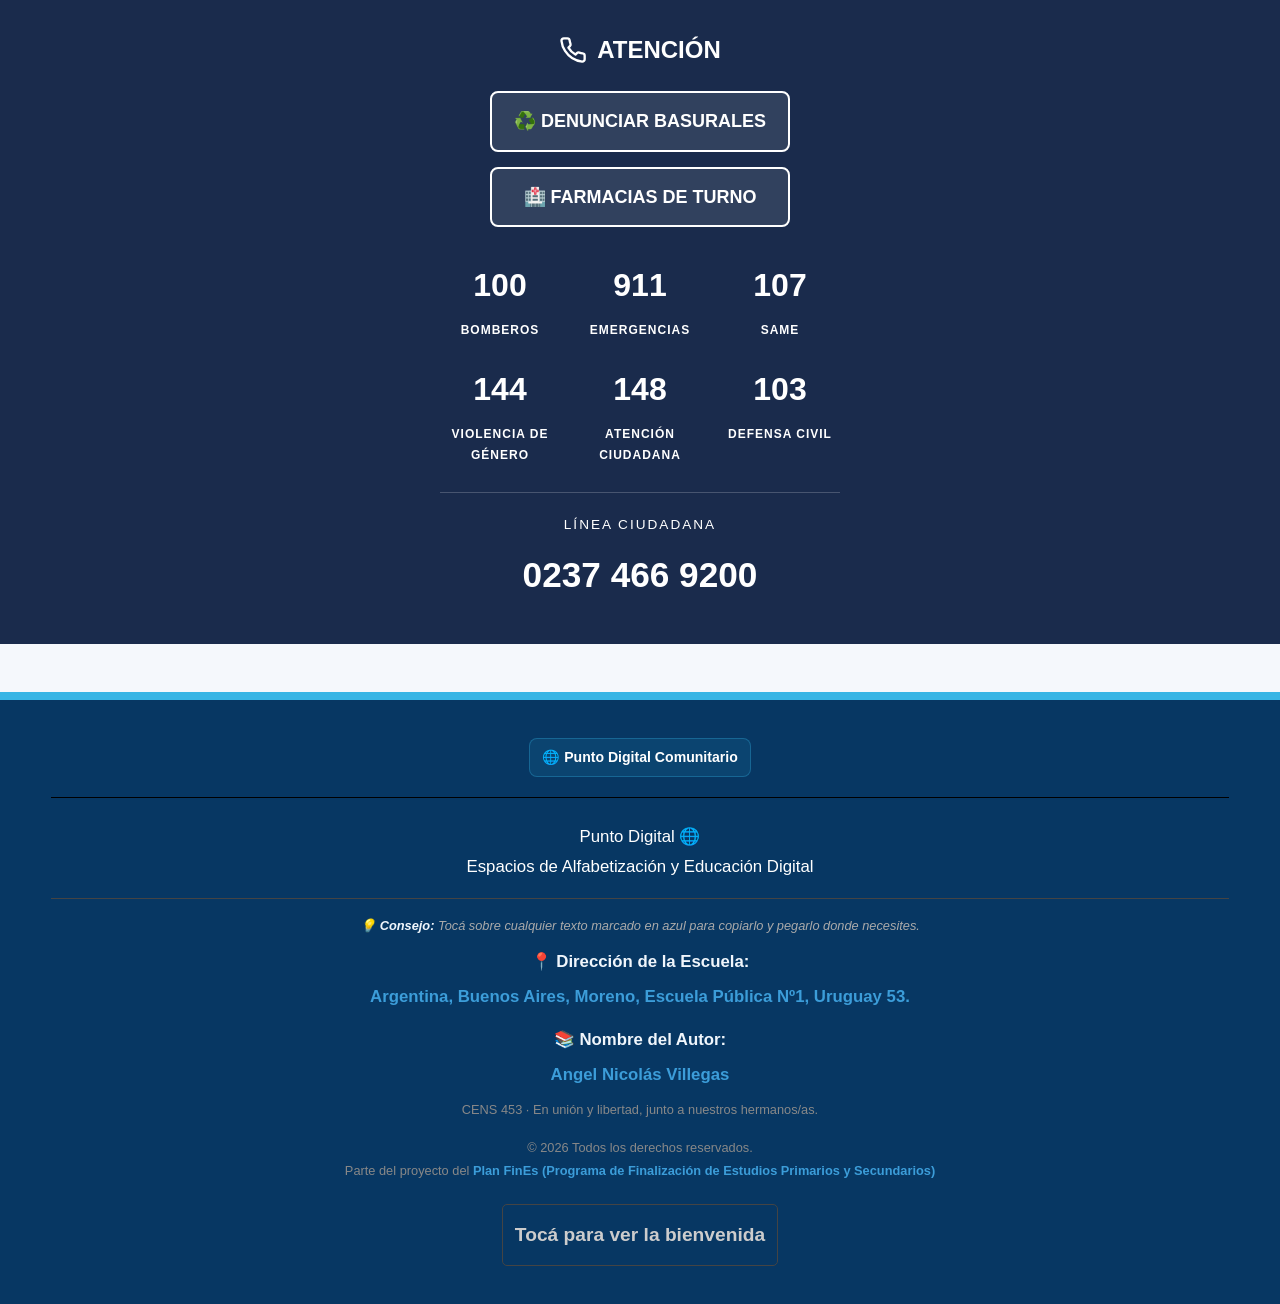
==== commit 96cf145b: "Reparación de estructura y conflictos" ====
--- a/index.html
+++ b/index.html
@@ -4,31 +4,26 @@
     <meta charset="UTF-8">
     <meta name="viewport" content="width=device-width, initial-scale=1.0, maximum-scale=5.0, viewport-fit=cover">
     <meta name="theme-color" content="#0B5AA2">
-
     <title>Punto Digital</title>
-    <meta name="description" content="Tutoriales paso a paso para trámites digitales, ANSES, cuidado del celular y uso de tecnología para toda la comunidad.">
-
+    <meta name="description" content="Paso a paso para hacer trámites">
     <meta property="og:title"       content="Punto Digital Comunitario Morenense">
-    <meta property="og:description" content="Aprendé a usar tu celu sin miedo. Trámites, seguridad y tutoriales paso a paso.">
+    <meta property="og:description" content="Paso a paso para hacer trámites.">
     <meta property="og:image"       content="https://angel-digitalizando.github.io/punto-digital/assets/icons/icon-512.png">
     <meta property="og:url"         content="https://angel-digitalizando.github.io/punto-digital/">
     <meta property="og:locale"      content="es_AR">
     <meta property="og:type"        content="website">
-
+    <!-- Enlaces externos para usar en esta página web - Punto Digital -->
     <link rel="stylesheet" href="css/style.css">
-
     <link rel="manifest" href="manifest.json">
     <link rel="apple-touch-icon" href="./assets/icons/icon-192.png">
-    
     <link rel="icon" type="image/png" sizes="192x192" href="./assets/icons/icon-192.png">
+    <link rel="preconnect" href="https://fonts.googleapis.com">
+    <link rel="preconnect" href="https://fonts.gstatic.com" crossorigin>
+    <link href="https://fonts.googleapis.com/css2?family=Caveat:wght@400;600&display=swap" rel="stylesheet">
 </head>
 <body>
-
-    <a href="#contenido-principal" class="skip-link">
-        Ir al contenido principal
-    </a>
-
-    <!-- ── Botón Hamburguesa (fijo, esquina superior derecha) ── -->
+    <a href="#contenido-principal" class="skip-link">Tocá para ir al Inicio</a>
+    <!-- Botón Hamburguesa (fijo, esquina superior derecha) -->
     <button
         id="btn-hamburger"
         class="btn-hamburger"
@@ -39,7 +34,6 @@
         <span class="hamburger-linea"></span>
         <span class="hamburger-linea"></span>
     </button>
-
     <!-- ── Consejo de herramienta 'menú' por primera vez ── -->
     <div id="tooltip-nav" class="tooltip-nav" role="tooltip" aria-hidden="true">
         <button class="tooltip-cerrar" aria-label="Cerrar sugerencia" id="btn-cerrar-tooltip">✕</button>
@@ -64,18 +58,17 @@
             </svg>
         </div>
     </div>
-
-    <!-- ── Drawer de navegación ── -->
+<!-- Drawer de navegación -->
     <div id="drawer-overlay" class="drawer-overlay" aria-hidden="true"></div>
     <nav id="drawer-nav"
          class="drawer-nav"
          role="navigation"
          aria-label="Menú principal de navegación"
          aria-hidden="true">
-
-        <!-- Cabecera del drawer -->
+<!-- Cabecera del drawer -->
         <div class="drawer-header">
-            <span class="drawer-titulo">🌐 Punto Digital</span>
+            <span class="drawer-titulo">Navegador
+            </span>
             <button id="btn-cerrar-drawer"
                     class="drawer-btn-cerrar"
                     aria-label="Cerrar menú de navegación">
@@ -85,8 +78,7 @@
                 </svg>
             </button>
         </div>
-
-        <!-- Buscador interno -->
+<!-- Buscador interno -->
         <div class="drawer-buscador-wrap">
             <label for="drawer-buscador-input" class="drawer-buscador-label">
                 <svg width="16" height="16" viewBox="0 0 20 20" fill="none" aria-hidden="true">
@@ -97,36 +89,36 @@
             <input type="search"
                    id="drawer-buscador-input"
                    class="drawer-buscador-input"
-                   placeholder="Buscar tutorial..."
+                   placeholder="Escribir acá..."
                    autocomplete="off"
                    spellcheck="false"
                    aria-label="Buscar tutorial en el menú"/>
         </div>
-
         <!-- Resultados del buscador (se llenan por JS) -->
         <ul id="drawer-resultados"
             class="drawer-resultados"
             role="list"
             aria-label="Resultados de búsqueda"
             style="display:none"></ul>
-
         <!-- Filtros rápidos por categoría -->
         <div class="drawer-seccion-titulo">Categorías</div>
         <div class="drawer-cats" role="group" aria-label="Filtrar por categoría">
             <button class="drawer-cat-btn" data-cat="tramites">🏛️ Trámites</button>
             <button class="drawer-cat-btn" data-cat="cuidado">🛡️ Seguridad</button>
             <button class="drawer-cat-btn" data-cat="usos_tecnologia">📱 Tecnología</button>
-            <button class="drawer-cat-btn" data-cat="inteligencia_artificial">🤖 IA</button>
+            <button class="drawer-cat-btn" data-cat="inteligencia_artificial">🤖 Inteligencia Artificial</button>
         </div>
-
-        <!-- Navegación principal -->
-        <div class="drawer-seccion-titulo">Navegación</div>
+        <!-- Navegador principal -->
+        <div class="drawer-seccion-titulo">Tocá entre estas opciones para Navegar:</div>
         <ul class="drawer-lista" role="list">
             <li><button class="drawer-item" data-accion="inicio">
-                🏠 <span>Inicio</span>
+                🌐 <span>Inicio del Punto Digital</span>
+            </button></li>
+            <li><button class="drawer-item" data-accion="onboarding">
+                👋<span>Introducción</span>
             </button></li>
             <li><button class="drawer-item" data-accion="tutoriales">
-                📚 <span>Ver todos los tutoriales</span>
+                📚 <span>Paso a paso</span>
             </button></li>
             <li><button class="drawer-item" data-accion="favoritos">
                 ⭐ <span>Mis favoritos</span>
@@ -135,15 +127,10 @@
                 🛡️ <span>¿Te llegó un mensaje raro?</span>
             </button></li>
             <li><button class="drawer-item" data-accion="atencion">
-                📞 <span>Atención a la Comunidad</span>
-            </button></li>
-            <li><button class="drawer-item" data-accion="onboarding">
-                🔁 <span>Ver bienvenida</span>
+                📞 <span>Atención</span>
             </button></li>
         </ul>
-
     </nav>
-
     <header class="header" role="banner">
     <div class="container">
         <button
@@ -163,234 +150,117 @@
             </span>
             <h1>Punto Digital</h1>
         </button>
-        <p>Paso a paso para tus trámites digitales.</p>
+        <p>Trámites digitales, paso a paso</p>
     </div>
 </header>
-
     <main class="container" id="contenido-principal" role="main">
-
         <section id="introduccion" class="intro" aria-label="Introducción">
             <h2>¡Hola Vecino, Hola Vecina! 👋</h2>
             <p>Sabemos que a veces las computadoras y los celulares
                parecieran que están hechos para los más jóvenes.
                ¡Igual no te preocupes! Usar la tecnología es tu derecho
                y acá te vamos a acompañar y asistir.</p>
-<!-- ── CTA BRECHA DIGITAL ──────────────────────────────── -->
-
-<a href="./brecha-digital/index.html"
-class="cta-brecha"
-aria-label="Leer Brecha Digital">
-
-<!-- etiqueta tipo documento web -->
-<span class="cta-brecha-etiqueta" aria-hidden="true">
-    &lt;article class="brecha-digital"&gt;
-</span>
-
-<!-- iconos -->
-<span class="cta-brecha-iconos" aria-hidden="true">
-
-    <span class="cta-brecha-icono" title="Internet">
-        🌐
-    </span>
-
-    <span class="cta-brecha-icono" title="Educación">
-        📚
-    </span>
-
-    <span class="cta-brecha-icono" title="Tecnología">
-        💻
-    </span>
-
-    <span class="cta-brecha-icono" title="Ciudadanía">
-        🏛️
-    </span>
-
-</span>
-
-<!-- contenido -->
-<span class="cta-brecha-texto">
-
-    <span class="cta-brecha-titulo">
-        Brecha Digital
-    </span>
-
-    <span class="cta-brecha-sub">
-        Una lectura introductoria sobre tecnología, acceso al conocimiento, ciudadanía digital y herramientas para desenvolverse en el mundo conectado →
-    </span>
-
-</span>
-
-</a>
-
-<!-- ── /CTA BRECHA DIGITAL ─────────────────────────────── -->
-
-            </section>
-
-        <section class="seccion-buscador" aria-label="Buscar tutoriales">
-            <label for="input-buscador" class="label-buscador">
-                Buscar un 'paso a paso'
-            </label>
-            <input
-                type="search"
-                id="input-buscador"
-                class="input-buscador"
-                placeholder="🔍Tocá y escribí acá... (ej: Cómo hacer un correo electrónico, turnos en ANSES, contraseña)"
-                autocomplete="off"
-                aria-label="Buscar entre los tutoriales disponibles"
-                spellcheck="false">
-            <div id="contador-resultados"
-                 class="contador-resultados"
-                 aria-live="polite"
-                 role="status"></div>
-        </section>
-
-        <p style="margin-top:10px;"> <strong>Elegí qué paso a paso vemos hoy:</strong></p>
-
+    </section>
         <nav id="menu-tutoriales"
              class="grid-menu"
-             aria-label="Menú de tutoriales disponibles">
+             aria-label="Menú de pasos a pasos disponibles">
         </nav>
-
-        <section id="zona-tutorial"
-                 class="tutorial-container oculto"
-                 aria-label="Tutorial paso a paso">
-
-            <button class="btn-volver"
-                    id="btn-volver"
-                    aria-label="Volver al menú principal de tutoriales">
-                🔙 Volver al Menú Principal
-            </button>
-
-            <div id="contenido-dinamico" tabindex="-1"></div>
-
-            <div class="alerta-tranquilidad" role="note">
-                💡 <strong>Acordate:</strong> Si algo no sale
-                de una, respiro hondo y vuelvo a intentar. No se
-                rompe nada del celular tocando la pantalla.
-                ¡La práctica hace al maestro!
-            </div>
-        </section>
-
-        <section class="banner-seguridad" aria-label="Cuidado digital — información importante">
+    <section class="banner-seguridad" aria-label="Cuidado digital — información importante">
             <div class="banner-seg-header">
                 <span class="banner-seg-icono" aria-hidden="true">🛡️</span>
                 <h2 class="banner-seg-titulo">Cuidá tus datos y cosas importantes</h2>
             </div>
-
+            
             <div class="banner-seg-items">
-
                 <div class="banner-seg-item">
                     <span class="banner-seg-emoji" aria-hidden="true">📵</span>
                     <div>
-                        <strong>ANSES, PAMI y el banco jamás te van a llaman para pedirte contraseñas, ni claves.</strong>
-                        Si llaman y, te piden tu contraseña o datos bancarios, cortá la llamada.
-                        Es una estafa.
+                        <strong>ANSES, PAMI y el banco jamás te van a llamar para pedirte contraseñas ni claves.</strong><br>
+                        Si te llaman y te piden contraseñas o datos bancarios, cortá la llamada inmediatamente. Es una estafa.
                     </div>
                 </div>
-
+                
                 <div class="banner-seg-item">
                     <span class="banner-seg-emoji" aria-hidden="true">🔗</span>
                     <div>
-                        <strong>Las páginas oficiales del gobierno terminan en .gob.ar</strong>
-                         por ejemplo: anses.gob.ar o argentina.gob.ar.
-                        Si la dirección termina en .com o tiene letras raras, no es oficial.
+                        <strong>Las páginas oficiales del gobierno terminan en .gob.ar</strong><br>
+                        Por ejemplo: <em>anses.gob.ar</em> o <em>argentina.gob.ar</em>. Si la dirección termina en .com o tiene letras raras, no es oficial.
                     </div>
                 </div>
-
+                
                 <div class="banner-seg-item">
                     <span class="banner-seg-emoji" aria-hidden="true">💬</span>
                     <div>
-                        <strong>Si te llega un mensaje que dice que ganaste un vehículo y jamás te has registrado, o que hay un problema urgente</strong>
-                        con tu cuenta, no toques el enlace url, lo mejor es primero consultar con alguien de confianza.
+                        <strong>Si te llega un mensaje raro diciendo que ganaste un premio o que hay un problema urgente:</strong><br>
+                        No toques ningún enlace (URL). Lo mejor es borrarlo o consultar primero con alguien de confianza.
                     </div>
                 </div>
-
+                
                 <div class="banner-seg-item">
                     <span class="banner-seg-emoji" aria-hidden="true">🧡</span>
                     <div>
-                        <strong>Pedir ayuda no es una debilidad, es valiente</strong>
-                        Si algo no se entiende, está bien preguntar.
-                        Aprender con otra persona siempre es válido.
+                        <strong>Pedir ayuda no es una debilidad, es valiente.</strong><br>
+                        Si algo no se entiende, está perfecto preguntar. Aprender con otra persona siempre es mejor.
                     </div>
                 </div>
-
             </div>
-
+            
             <button class="banner-seg-btn"
                     onclick="if(window.mostrarTutorial){window.mostrarTutorial('mensajes_raros');}"
                     aria-label="Ver tutorial completo sobre mensajes sospechosos">
-                Ver tutorial completo 🛡️
+                Tocá acá para ver 'evitar estafas' completo 🛡️
             </button>
         </section>
 
-        <section id="seccion-favoritos"
-                    class="seccion-favoritos oculto"
-                    aria-label="Tus tutoriales guardados">
-                <h2 class="favoritos-titulo">⭐ Mis Favoritos</h2>
-                <div id="contenedor-favoritos"></div>
+        <section id="seccion-favoritos" class="seccion-favoritos oculto" aria-label="Tus tutoriales guardados">
+            <h2 class="favoritos-titulo">⭐ Mis Favoritos</h2>
+            <div id="contenedor-favoritos"></div>
         </section>
-
     </main>
-
 <section id="atencion-comunidad" style="background-color: #1a2b4c; color: white; padding: 30px 15px; text-align: center; border-top: 4px solid #3C9DD9; margin-top: 40px;">
-    
     <h2 style="font-size: 1.5rem; margin-bottom: 20px; display: flex; align-items: center; justify-content: center; gap: 10px;">
-        <svg width="28" height="28" viewBox="0 0 24 24" fill="none" stroke="currentColor" stroke-width="2" stroke-linecap="round" stroke-linejoin="round"><path d="M22 16.92v3a2 2 0 0 1-2.18 2 19.79 19.79 0 0 1-8.63-3.07 19.5 19.5 0 0 1-6-6 19.79 19.79 0 0 1-3.07-8.67A2 2 0 0 1 4.11 2h3a2 2 0 0 1 2 1.72 12.84 12.84 0 0 0 .7 2.81 2 2 0 0 1-.45 2.11L8.09 9.91a16 16 0 0 0 6 6l1.27-1.27a2 2 0 0 1 2.11-.45 12.84 12.84 0 0 0 2.81.7A2 2 0 0 1 22 16.92z"></path></svg>
-        ATENCIÓN A LA COMUNIDAD
+        <svg width="28" height="28" viewBox="0 0 24 24" fill="none" stroke="currentColor" stroke-width="2" stroke-linecap="round" stroke-linejoin="round"><path d="M22 16.92v3a2 2 0 0 1-2.18 2 19.79 19.79 0 0 1-8.63-3.07 19.5 19.5 0 0 1-6-6 19.79 19.79 0 0 1-3.07-8.67A2 2 0 0 1 4.11 2h3a2 2 0 0 1 2 1.72 12.84 12.84 0 0 0 .7 2.81 2 2 0 0 1-.45 2.11L8.09 9.91a16 16 0 0 0 6 6l1.27-1.27a2 2 0 0 1 2.11-.45 12.84 12.84 0 0 0 2.81.7A2 2 0 0 1 22 16.92z"></path></svg>ATENCIÓN
     </h2>
-
-    <div style="display: flex; flex-direction: column; gap: 15px; max-width: 300px; margin: 0 auto 30px auto;">
-        
-        <a href="https://moreno.gob.ar/atencion-ciudadano-reclamos-web-basurales.php" target="_blank" rel="noopener noreferrer" style="background: rgba(255,255,255,0.1); border: 2px solid white; color: white; padding: 12px; border-radius: 8px; text-decoration: none; font-weight: bold; display: flex; align-items: center; justify-content: center; gap: 10px;">
+    <div style="display: flex; flex-direction: column; gap: 15px; max-width: 300px; margin: 0 auto 30px auto;"><a href="https://moreno.gob.ar/atencion-ciudadano-reclamos-web-basurales.php" target="_blank" rel="noopener noreferrer" style="background: rgba(255,255,255,0.1); border: 2px solid white; color: white; padding: 12px; border-radius: 8px; text-decoration: none; font-weight: bold; display: flex; align-items: center; justify-content: center; gap: 10px;">
             ♻️ DENUNCIAR BASURALES
         </a>
-        
         <a href="https://farmap.com.ar/moreno" target="_blank" rel="noopener noreferrer" style="background: rgba(255,255,255,0.1); border: 2px solid white; color: white; padding: 12px; border-radius: 8px; text-decoration: none; font-weight: bold; display: flex; align-items: center; justify-content: center; gap: 10px;">
             🏥 FARMACIAS DE TURNO
         </a>
         
     </div>
-
     <div style="display: grid; grid-template-columns: repeat(3, 1fr); gap: 20px; max-width: 400px; margin: 0 auto; padding-bottom: 25px; border-bottom: 1px solid rgba(255,255,255,0.2);">
-        
         <a href="tel:100" style="color: white; text-decoration: none;">
             <div style="font-size: 2rem; font-weight: 900;">100</div>
             <div style="font-size: 0.75rem; letter-spacing: 1px; margin-top: 5px;">BOMBEROS</div>
         </a>
-        
         <a href="tel:911" style="color: white; text-decoration: none;">
             <div style="font-size: 2rem; font-weight: 900;">911</div>
             <div style="font-size: 0.75rem; letter-spacing: 1px; margin-top: 5px;">EMERGENCIAS</div>
         </a>
-        
         <a href="tel:107" style="color: white; text-decoration: none;">
             <div style="font-size: 2rem; font-weight: 900;">107</div>
             <div style="font-size: 0.75rem; letter-spacing: 1px; margin-top: 5px;">SAME</div>
         </a>
-        
         <a href="tel:144" style="color: white; text-decoration: none;">
             <div style="font-size: 2rem; font-weight: 900;">144</div>
             <div style="font-size: 0.75rem; letter-spacing: 1px; margin-top: 5px;">VIOLENCIA DE GÉNERO</div>
         </a>
-        
         <a href="tel:148" style="color: white; text-decoration: none;">
             <div style="font-size: 2rem; font-weight: 900;">148</div>
             <div style="font-size: 0.75rem; letter-spacing: 1px; margin-top: 5px;">ATENCIÓN CIUDADANA</div>
         </a>
-        
         <a href="tel:103" style="color: white; text-decoration: none;">
             <div style="font-size: 2rem; font-weight: 900;">103</div>
             <div style="font-size: 0.75rem; letter-spacing: 1px; margin-top: 5px;">DEFENSA CIVIL</div>
         </a>
     </div>
-
     <div style="margin-top: 20px;">
         <p style="font-size: 0.85rem; letter-spacing: 2px; margin-bottom: 5px;">LÍNEA CIUDADANA</p>
         <a href="tel:02374669200" style="font-size: 2.2rem; font-weight: bold; color: white; text-decoration: none; display: block; margin-bottom: 8px;">
             0237 466 9200
         </a>
     </div>
-
 </section>
 
     <footer class="footer" id="pie-pagina" role="contentinfo">
@@ -429,13 +299,13 @@
                 Angel Nicolás Villegas
             </span>
             <span style="display:block; font-size:0.8rem; color:#888; margin-top:2px;">
-                CENS 453 · En unión y libertad, junto a mis hermanos/as.
+                CENS 453 · En unión y libertad, junto a nuestros hermanos/as.
             </span>
         </p>            
 
         <p style="margin-top:15px; font-size:0.8rem; color:#888;">
             © <span id="anio-actual"></span> Todos los derechos reservados.<br>
-            Proyecto: Punto Digital Comunitario Morenense
+            Parte del proyecto del <a href="https://fines.educacion.gob.ar/#" style="color:#3C9DD9; text-decoration: none;">Plan FinEs (Programa de Finalización de Estudios Primarios y Secundarios)</a>
         </p>
     </div>
 
@@ -445,7 +315,7 @@
             style="background:none; border:1px solid #444; border-radius:5px; color:#ccc; cursor:pointer;
                    font-size:0.85rem; padding:8px 12px; margin-top:10px;"
             aria-label="Ver nuevamente la bienvenida de la aplicación">
-            🔁 Ver la bienvenida
+            Tocá para ver la bienvenida
         </button>
     </div>
   </div>
@@ -490,6 +360,5 @@
 <script src="js/onboarding.js"></script>
 <script src="js/deeplink.js"></script>
 <script src="js/pwa.js"></script>
-
 </body>
 </html>
--- a/css/style.css
+++ b/css/style.css
@@ -1,4 +1,3 @@
-<<<<<<< HEAD
 /*========style.css======
     DISEÑO PUNTO DIGITAL MORENENSE
   ======================= */
@@ -7,15 +6,6 @@
     --azul-arg:      #0056a1; 
     
     /* Oscurecido para mejor contraste */
-=======
-/* =========================================================
-   PUNTO DIGITAL COMUNITARIO MORENENSE — v2
-   Institucional Argentina · Accesibilidad extrema · 2026
-========================================================= */
-:root {
-    /* ── PALETA INSTITUCIONAL (Optimizada) ──────────────────────── */
-    --azul-arg:      #0056a1; /* Oscurecido para mejor contraste */
->>>>>>> 8230700b7d26817c0737ce86af4f707d9dca87c7
     --azul-oscuro:   #073763;
     --celeste-arg:   #37B5E5;
     --fondo:         #F5F8FC;
@@ -24,30 +14,18 @@
     --texto-suave:   #374151; /* Gris oscuro (Asegura contraste) */
     --gris-borde:    #9ca3af; /* Gris marcado (Para ver bien los bordes) */
     
-<<<<<<< HEAD
     /* PALETA DE APOYO */
-=======
-    /* ── PALETA DE APOYO ────────────────────────────────────────── */
->>>>>>> 8230700b7d26817c0737ce86af4f707d9dca87c7
     --verde:         #198754;
     --amarillo:      #FFF3CD;
     --amarillo-txt:  #664D03;
     --rojo:          #C62828;
     
-<<<<<<< HEAD
     /* EFECTOS Y ESPACIADO */
-=======
-    /* ── EFECTOS Y ESPACIADO ────────────────────────────────────── */
->>>>>>> 8230700b7d26817c0737ce86af4f707d9dca87c7
     --shadow:        0 3px 10px rgba(0,0,0,.07);
     --radius:        18px;
     --espacio:       clamp(16px, 3vw, 32px);
 
-<<<<<<< HEAD
     /* ESCALA TIPOGRÁFICA */
-=======
-    /* ── ESCALA TIPOGRÁFICA ─────────────────────────────────────── */
->>>>>>> 8230700b7d26817c0737ce86af4f707d9dca87c7
     --fs-scale: 1;
     --fs-xs:    calc(0.82rem  * var(--fs-scale));
     --fs-sm:    calc(0.95rem  * var(--fs-scale));
@@ -57,30 +35,17 @@
     --fs-2xl:   calc(1.9rem   * var(--fs-scale));
     --fs-3xl:   calc(2.3rem   * var(--fs-scale));
 
-<<<<<<< HEAD
     /* UI CHROME (Tamaños fijos) */
-=======
-    /* ── UI CHROME (Tamaños fijos) ──────────────────────────────── */
->>>>>>> 8230700b7d26817c0737ce86af4f707d9dca87c7
     --icon-sm: 18px;
     --icon-md: 22px;
     --icon-lg: 28px;
     --btn-fab: 50px;
-<<<<<<< HEAD
     /* VARIABLES ALTO CONTRASTE (Solo activas con clase .modo-contraste) */
-=======
-
-    /* ── VARIABLES ALTO CONTRASTE (Solo activas con clase .modo-contraste) */
->>>>>>> 8230700b7d26817c0737ce86af4f707d9dca87c7
     --hc-bg:     #000000;
     --hc-texto:  #FFFFFF;
     --hc-accent: #FFFF00;
 }
-<<<<<<< HEAD
 /* Reset */
-=======
-/* ── Reset ─────────────────────────────────────────────── */
->>>>>>> 8230700b7d26817c0737ce86af4f707d9dca87c7
 *, *::before, *::after { margin:0; padding:0; box-sizing:border-box; }
 html { scroll-behavior:smooth; }
 body {
@@ -93,12 +58,7 @@
     min-height: 100vh;
     -webkit-text-size-adjust: 100%;
 }
-<<<<<<< HEAD
 /* Skip Link */
-=======
-
-/* ── Skip Link ─────────────────────────────────────────── */
->>>>>>> 8230700b7d26817c0737ce86af4f707d9dca87c7
 .skip-link {
     position:absolute; top:-100px; left:10px;
     background:var(--azul-arg); color:white;
@@ -107,17 +67,10 @@
 }
 .skip-link:focus { top:10px; }
 
-<<<<<<< HEAD
 /* Contenedor */
 .container { width:95%; max-width:1200px; margin:auto; }
 
 /* Header */
-=======
-/* ── Contenedor ────────────────────────────────────────── */
-.container { width:95%; max-width:1200px; margin:auto; }
-
-/* ── Header ────────────────────────────────────────────── */
->>>>>>> 8230700b7d26817c0737ce86af4f707d9dca87c7
 .header {
     background: linear-gradient(180deg, var(--azul-arg), var(--azul-oscuro));
     color:white; padding:40px 20px;
@@ -415,7 +368,6 @@
 html[data-fs="+2"] { --fs-scale: 1.32; }
 
 /* Aplicar la escala al cuerpo del texto (no a iconos ni UI) */
-<<<<<<< HEAD
 /* Ejemplo para corregir el body en la sección de Humanos e IA */
 body {
   background: var(--fondo);
@@ -426,10 +378,6 @@
   line-height: 1.8;
   -webkit-text-size-adjust: 100%;
 }
-=======
-body { font-size: calc(clamp(18px, 4.2vw, 22px) * var(--fs-scale)); }
-
->>>>>>> 8230700b7d26817c0737ce86af4f707d9dca87c7
 /* Botones de texto usan la escala — pero el PADDING no escala para no deformar */
 .btn-menu    { font-size: var(--fs-md) !important; }
 .btn-accion  { font-size: var(--fs-sm) !important; }
@@ -442,7 +390,6 @@
 .drawer-item { font-size: var(--fs-md) !important; }
 
 /* Iconos y FABs — SIEMPRE tamaño fijo, no escalan */
-<<<<<<< HEAD
 /* ==========================================================
    RESPLANDOR METÁLICO PARA EL BOTÓN HAMBURGUESA
    ========================================================== */
@@ -482,30 +429,6 @@
     animation: none;
     background: var(--azul-oscuro);
     box-shadow: 0 3px 12px rgba(0, 0, 0, .28);
-=======
-.btn-hamburger,
-.btn-compartir-flotante,
-#btn-acc-flotante,
-.btn-volver-arriba {
-    width: var(--btn-fab) !important;
-    height: var(--btn-fab) !important;
-    min-height: auto !important;
-    font-size: 0 !important; /* el contenido es SVG, no texto */
-}
-.btn-hamburger { width: 48px !important; height: 48px !important; }
-.hamburger-linea { width: 22px; height: 2.5px; } /* nunca cambia */
-
-.btn-hamburger svg,
-.btn-compartir-flotante svg,
-#btn-acc-flotante svg,
-.btn-volver-arriba svg,
-.drawer-btn-cerrar svg,
-.acc-btn-cerrar svg {
-    width: var(--icon-md) !important;
-    height: var(--icon-md) !important;
-    flex-shrink: 0;
-    display: block;
->>>>>>> 8230700b7d26817c0737ce86af4f707d9dca87c7
 }
 
 /* ── ALTO CONTRASTE — regla única y completa ──────────── */
@@ -2555,7 +2478,6 @@
     border-top: 1px solid var(--gris-borde);
     border-bottom: 1px solid var(--gris-borde);
 }
-<<<<<<< HEAD
 /* 1. Reset base para SPA */
 html, body {
     margin: 0;
@@ -2594,18 +2516,6 @@
     display: flex;
     align-items: center;
 }
-=======
-
-/* Buscador */
-.drawer-buscador-wrap {
-    display: flex;
-    align-items: center;
-    gap: 10px;
-    padding: 14px 18px 10px;
-    border-bottom: 1px solid var(--gris-borde);
-}
-
->>>>>>> 8230700b7d26817c0737ce86af4f707d9dca87c7
 .drawer-buscador-label {
     color: var(--texto-suave);
     flex-shrink: 0;
@@ -3066,11 +2976,6 @@
 html.modo-alto-contraste .cta-ia-pre    { color: #FFD700 !important; }
 html.modo-alto-contraste .cta-ia-prompt { color: #fff !important; }
 html.modo-alto-contraste .cta-ia-cursor { color: #FFD700 !important; }
-
-
-
-
-
 /* ==========================================================
    BRECHA DIGITAL — estilos específicos
    brecha-digital/index.html → usa ../style.css como base
@@ -3081,7 +2986,6 @@
   *, *::before, *::after { margin: 0; padding: 0; box-sizing: border-box; }
   html { scroll-behavior: smooth; }
 
-<<<<<<< HEAD
   /* Ejemplo para corregir el body en la sección de Humanos e IA */
 body {
   background: var(--fondo);
@@ -3092,17 +2996,6 @@
   line-height: 1.8;
   -webkit-text-size-adjust: 100%;
 }
-=======
-  body {
-    background: var(--fondo);
-    color: var(--texto);
-    font-family: Arial, Helvetica, sans-serif;
-    font-size: clamp(16px, 3.8vw, 19px);
-    line-height: 1.8;
-    -webkit-text-size-adjust: 100%;
-  }
-
->>>>>>> 8230700b7d26817c0737ce86af4f707d9dca87c7
   /* ── Skip link ── */
   .skip { position: absolute; top: -60px; left: 10px; background: var(--azul);
     color: #fff; padding: 8px 14px; border-radius: 8px; font-weight: bold;
@@ -5000,7 +4893,6 @@
     outline: 3px solid #ffcc00; /* Contraste alto */
     outline-offset: 2px;
     background-color: rgba(255, 255, 0, 0.1);
-<<<<<<< HEAD
 }
 /* =========================================================
    1. ANIMACIÓN DEL CORAZÓN (Bienvenida / Tooltip)
@@ -5710,6 +5602,4 @@
 html.modo-alto-contraste [class*="tab"][class*="activo"] *,
 html.modo-alto-contraste [class*="categoria"][class*="activo"] * {
     color: #000000 !important;
-=======
->>>>>>> 8230700b7d26817c0737ce86af4f707d9dca87c7
 }
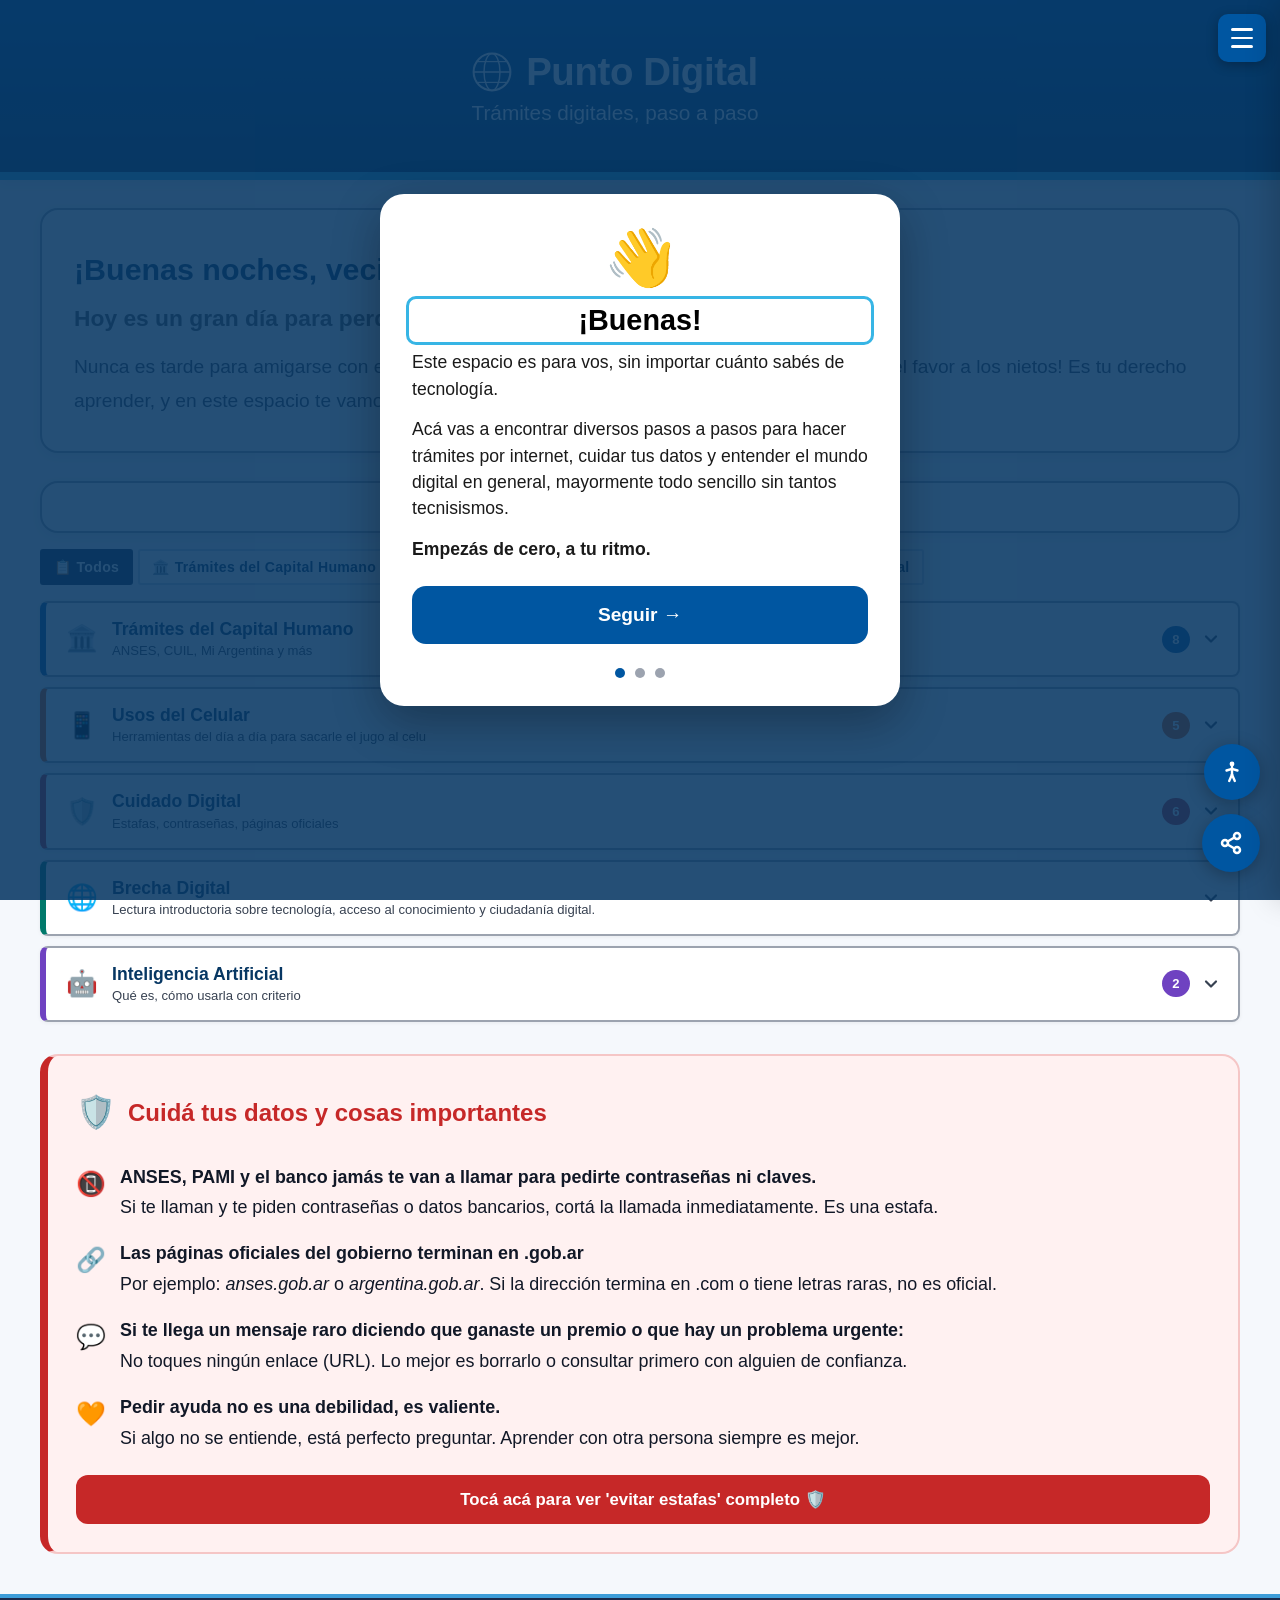
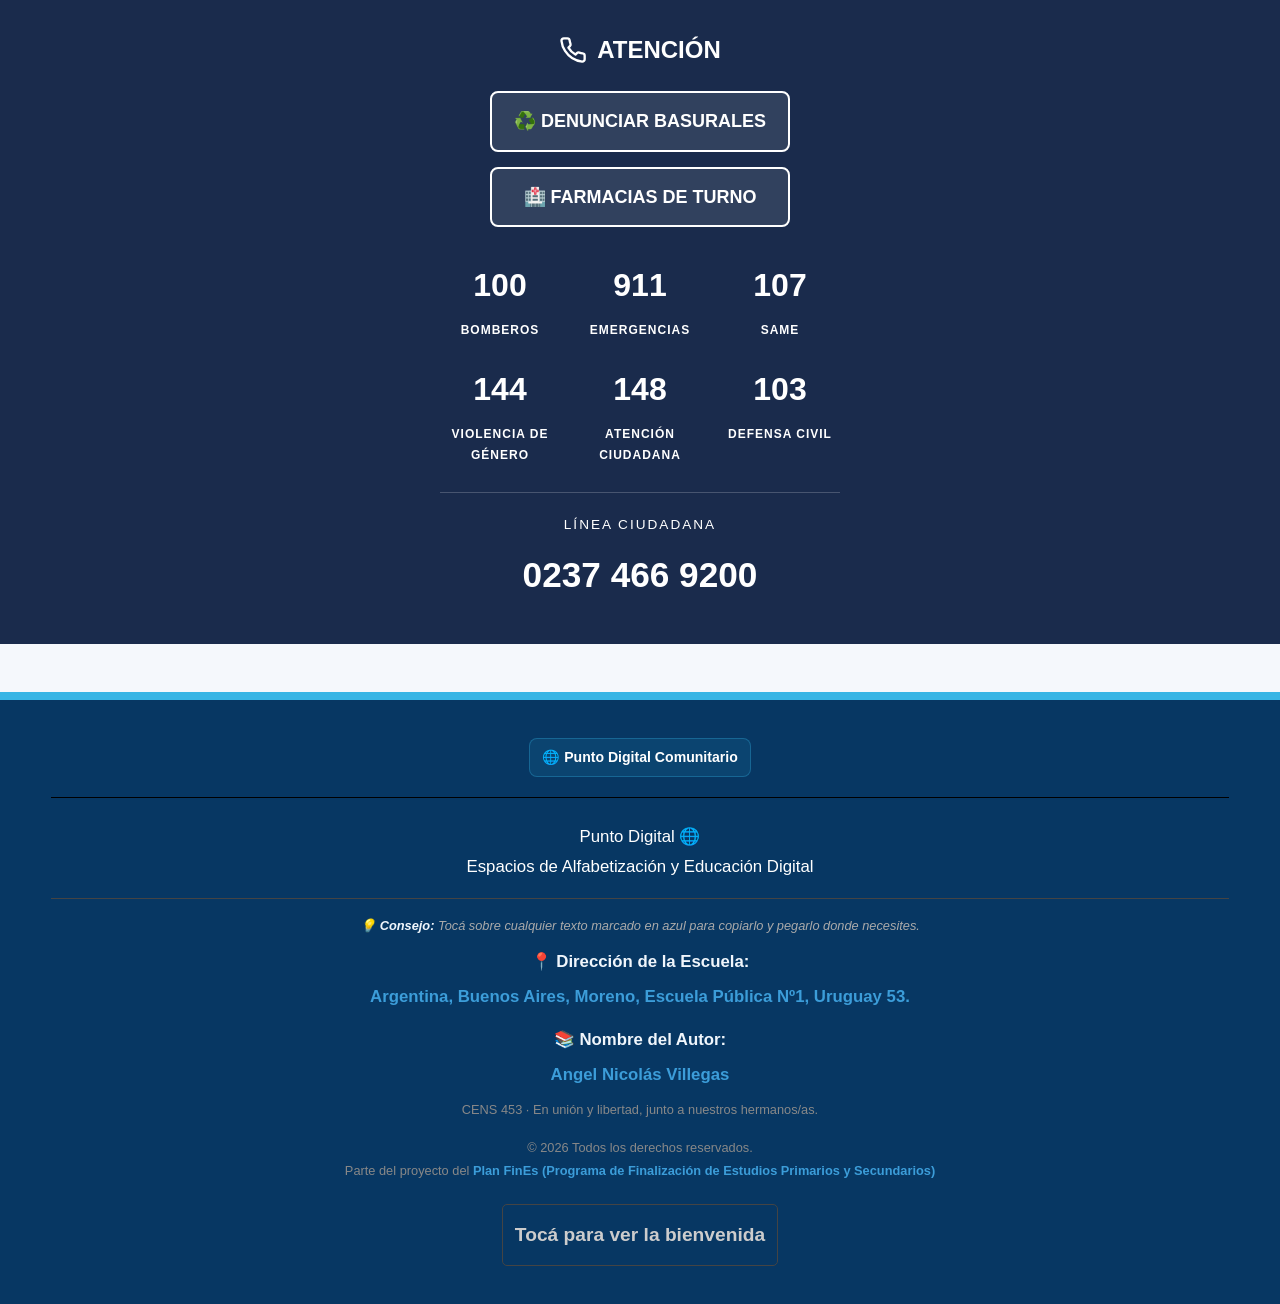
==== commit 556d7547: "Corregí [.." ====
--- a/index.html
+++ b/index.html
@@ -109,7 +109,7 @@
             <button class="drawer-cat-btn" data-cat="inteligencia_artificial">🤖 Inteligencia Artificial</button>
         </div>
         <!-- Navegador principal -->
-        <div class="drawer-seccion-titulo">Tocá entre estas opciones para Navegar:</div>
+        <div class="drawer-seccion-titulo">Tocá entre éstas opciones para abrir:</div>
         <ul class="drawer-lista" role="list">
             <li><button class="drawer-item" data-accion="inicio">
                 🌐 <span>Inicio del Punto Digital</span>
--- a/css/style.css
+++ b/css/style.css
@@ -5602,4 +5602,199 @@
 html.modo-alto-contraste [class*="tab"][class*="activo"] *,
 html.modo-alto-contraste [class*="categoria"][class*="activo"] * {
     color: #000000 !important;
+}
+/* Agregá esto a tu CSS principal */
+.texto-copiable {
+    cursor: pointer;
+    color: #3C9DD9;
+    font-weight: bold;
+    display: block;
+    padding: 5px 0;
+}
+.footer-detalles {
+    margin-top: 15px; 
+    border-top: 1px solid #444; 
+    padding-top: 15px; 
+    text-align: center;
+}
+.footer-consejo {
+    font-size: 0.8rem; 
+    color: #aaa; 
+    font-style: italic;
+}
+.btn-secundario {
+    background: none; 
+    border: 1px solid #444; 
+    border-radius: 5px; 
+    color: #ccc; 
+    cursor: pointer;
+    font-size: 0.85rem; 
+    padding: 8px 12px;
+}
+.texto-punto-digital {
+    font-weight: bold;
+    font-size: 1.2rem;
+    color: #ffffff; /* Color blanco puro */
+    /* El text-shadow crea el efecto resplandecedor simulando luz */
+    text-shadow: 
+        0 0 4px rgba(255, 255, 255, 0.8),
+        0 0 8px rgba(255, 255, 255, 0.6),
+        0 0 12px rgba(255, 255, 255, 0.4);
+}
+/* --- ESTILOS PARA LAS TARJETAS DE IA Y BOTONES --- */
+.ia-grid {
+    display: grid;
+    grid-template-columns: repeat(auto-fit, minmax(250px, 1fr));
+    gap: 1.5rem;
+    margin-top: 1.5rem;
+}
+
+.ia-card {
+    background: #2a2a2a; /* Fondo oscuro de la tarjeta */
+    border-radius: 12px;
+    padding: 1.5rem;
+    display: flex;
+    flex-direction: column;
+    border: 1px solid rgba(255, 255, 255, 0.1);
+}
+
+.ia-card-desc {
+    flex-grow: 1; /* Esto asegura que el botón siempre quede pegado abajo */
+    margin-bottom: 1.5rem;
+}
+
+/* 🔥 Acá arreglamos los botones celestes rotos */
+.ia-card-link {
+    display: block;
+    width: 100%;
+    text-align: center;
+    background-color: #0B5AA2; /* El azul de tus botones flotantes */
+    color: #ffffff !important; /* Blanco forzado para que el texto se lea */
+    padding: 12px;
+    border-radius: 8px;
+    text-decoration: none;
+    font-weight: bold;
+    transition: background-color 0.3s ease, transform 0.2s ease;
+}
+
+.ia-card-link:hover {
+    background-color: #08427b; /* Azul un poco más oscuro al tocarlo */
+    transform: translateY(-2px); /* Pequeño efecto de elevación */
+}
+/* --- ESTILOS MODO ALTO CONTRASTE --- */
+
+/* Forzamos los colores cuando el usuario activa la accesibilidad */
+.modo-alto-contraste .seccion-num,
+.modo-alto-contraste .subtitulo-ia {
+    color: #FFFF00 !important; /* Amarillo brillante forzado */
+}
+.titulo-brillante {
+    background: linear-gradient(90deg, #ffffff 0%, #a8c0ff 50%, #ffffff 100%);
+    background-size: 200% auto;
+    color: transparent;
+    -webkit-background-clip: text;
+    background-clip: text;
+    animation: brillo-texto 3s linear infinite;
+    text-shadow: 0 0 20px rgba(168, 192, 255, 0.4);
+}
+
+@keyframes brillo-texto {
+    to {
+        background-position: 200% center;
+    }
+}
+.visor-btn-cerrar svg {
+    width: 24px;
+    height: 24px;
+    display: block;
+}
+
+/* --- BOTÓN CERRAR DEL VISOR DE CATEGORÍAS --- */
+
+/* Estilo normal */
+.visor-btn-cerrar {
+    background: transparent;
+    border: none;
+    font-size: 2.5rem; /* Tamaño bien grande para que la X sea visible */
+    color: #0B5AA2; /* El azul principal de tu aplicación */
+    cursor: pointer;
+    line-height: 1;
+    padding: 0 10px;
+    display: inline-flex;
+    align-items: center;
+    justify-content: center;
+}
+
+/* Modo Alto Contraste */
+.modo-alto-contraste .visor-btn-cerrar {
+    color: #FFFF00 !important; /* Amarillo brillante forzado */
+    background-color: #000000; /* Fondo negro para que el amarillo resalte al máximo (opcional) */
+    border-radius: 5px;
+}
+/* --- BOTÓN DE CERRAR CORREGIDO --- */
+
+.visor-btn-cerrar {
+    /* Reseteo de estilos para asegurar visibilidad */
+    background: transparent;
+    border: none;
+    cursor: pointer;
+    padding: 10px;
+    
+    /* Estilos del texto (&times;) */
+    font-size: 2.5rem; /* Tamaño grande y claro */
+    font-weight: bold;
+    color: #0B5AA2;    /* Color azul por defecto */
+    line-height: 1;
+    
+    /* Centrado */
+    display: inline-flex;
+    align-items: center;
+    justify-content: center;
+    
+    /* Transición suave */
+    transition: all 0.2s ease;
+}
+
+.visor-btn-cerrar:hover {
+    background-color: rgba(11, 90, 162, 0.1);
+    border-radius: 50%;
+}
+
+/* --- MODO ALTO CONTRASTE --- */
+/* Esta regla fuerza el color amarillo y el fondo negro cuando el modo está activo */
+.modo-alto-contraste .visor-btn-cerrar {
+    color: #FFFF00 !important; /* Amarillo brillante */
+    background-color: #000000 !important; /* Fondo negro para que resalte */
+    border: 2px solid #FFFF00 !important; /* Borde amarillo para mayor claridad */
+}
+/* --- CORRECCIÓN PARA EL BOTÓN DE CIERRE --- */
+
+.visor-btn-cerrar {
+    /* Le damos tamaño físico al botón para que sea visible y clickeable */
+    width: 44px !important;
+    height: 44px !important;
+    
+    /* Centramos el contenido (&times;) */
+    display: inline-flex !important;
+    align-items: center !important;
+    justify-content: center !important;
+    
+    /* Estilos del texto */
+    font-size: 32px !important;
+    font-weight: bold !important;
+    color: #0B5AA2 !important; /* El azul de tu app */
+    background: transparent !important;
+    border: none !important;
+    cursor: pointer !important;
+    padding: 0 !important;
+    margin-left: auto !important; /* Empuja el botón a la derecha en el header */
+}
+
+/* --- MODO ALTO CONTRASTE --- */
+/* Esto fuerza que el amarillo resalte sobre negro */
+.modo-alto-contraste .visor-btn-cerrar {
+    color: #FFFF00 !important;       /* Amarillo brillante */
+    background-color: #000000 !important; 
+    border: 2px solid #FFFF00 !important; /* Borde para que se vea el recuadro */
+    border-radius: 5px !important;
 }
